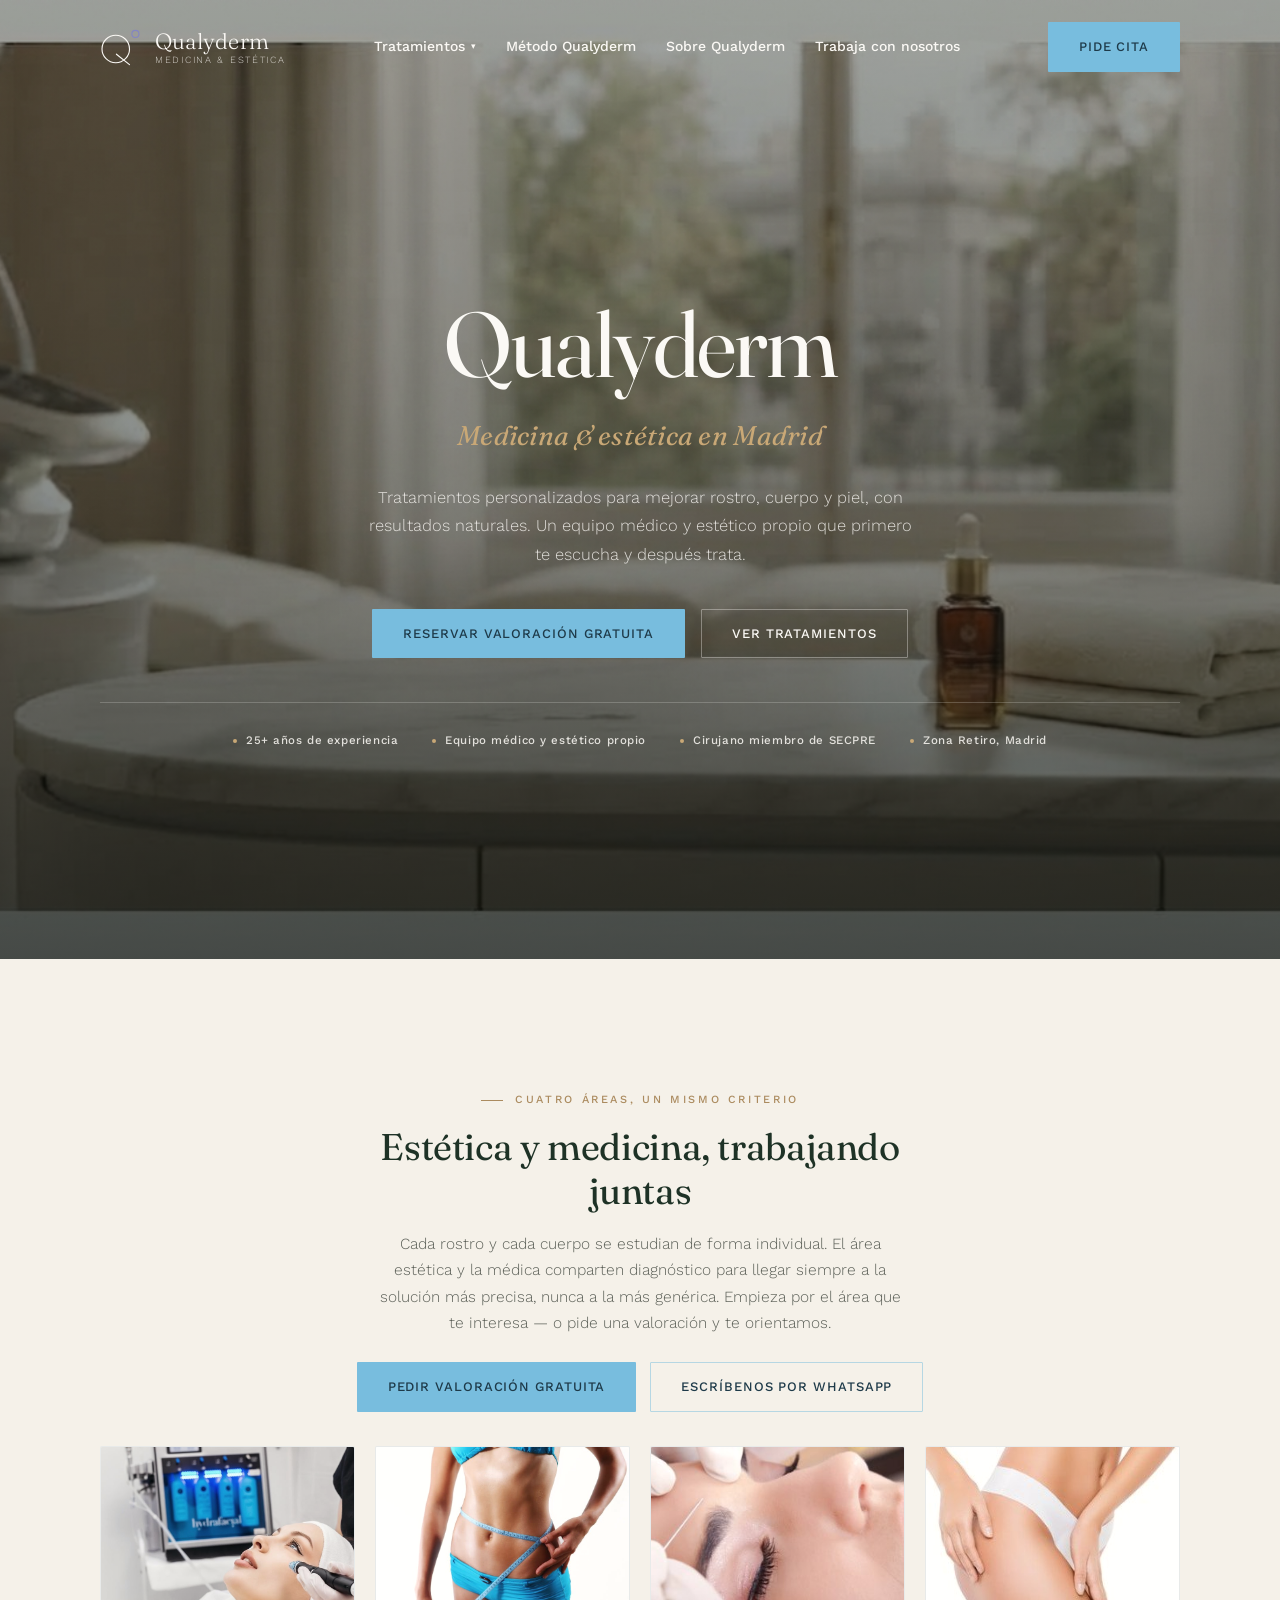
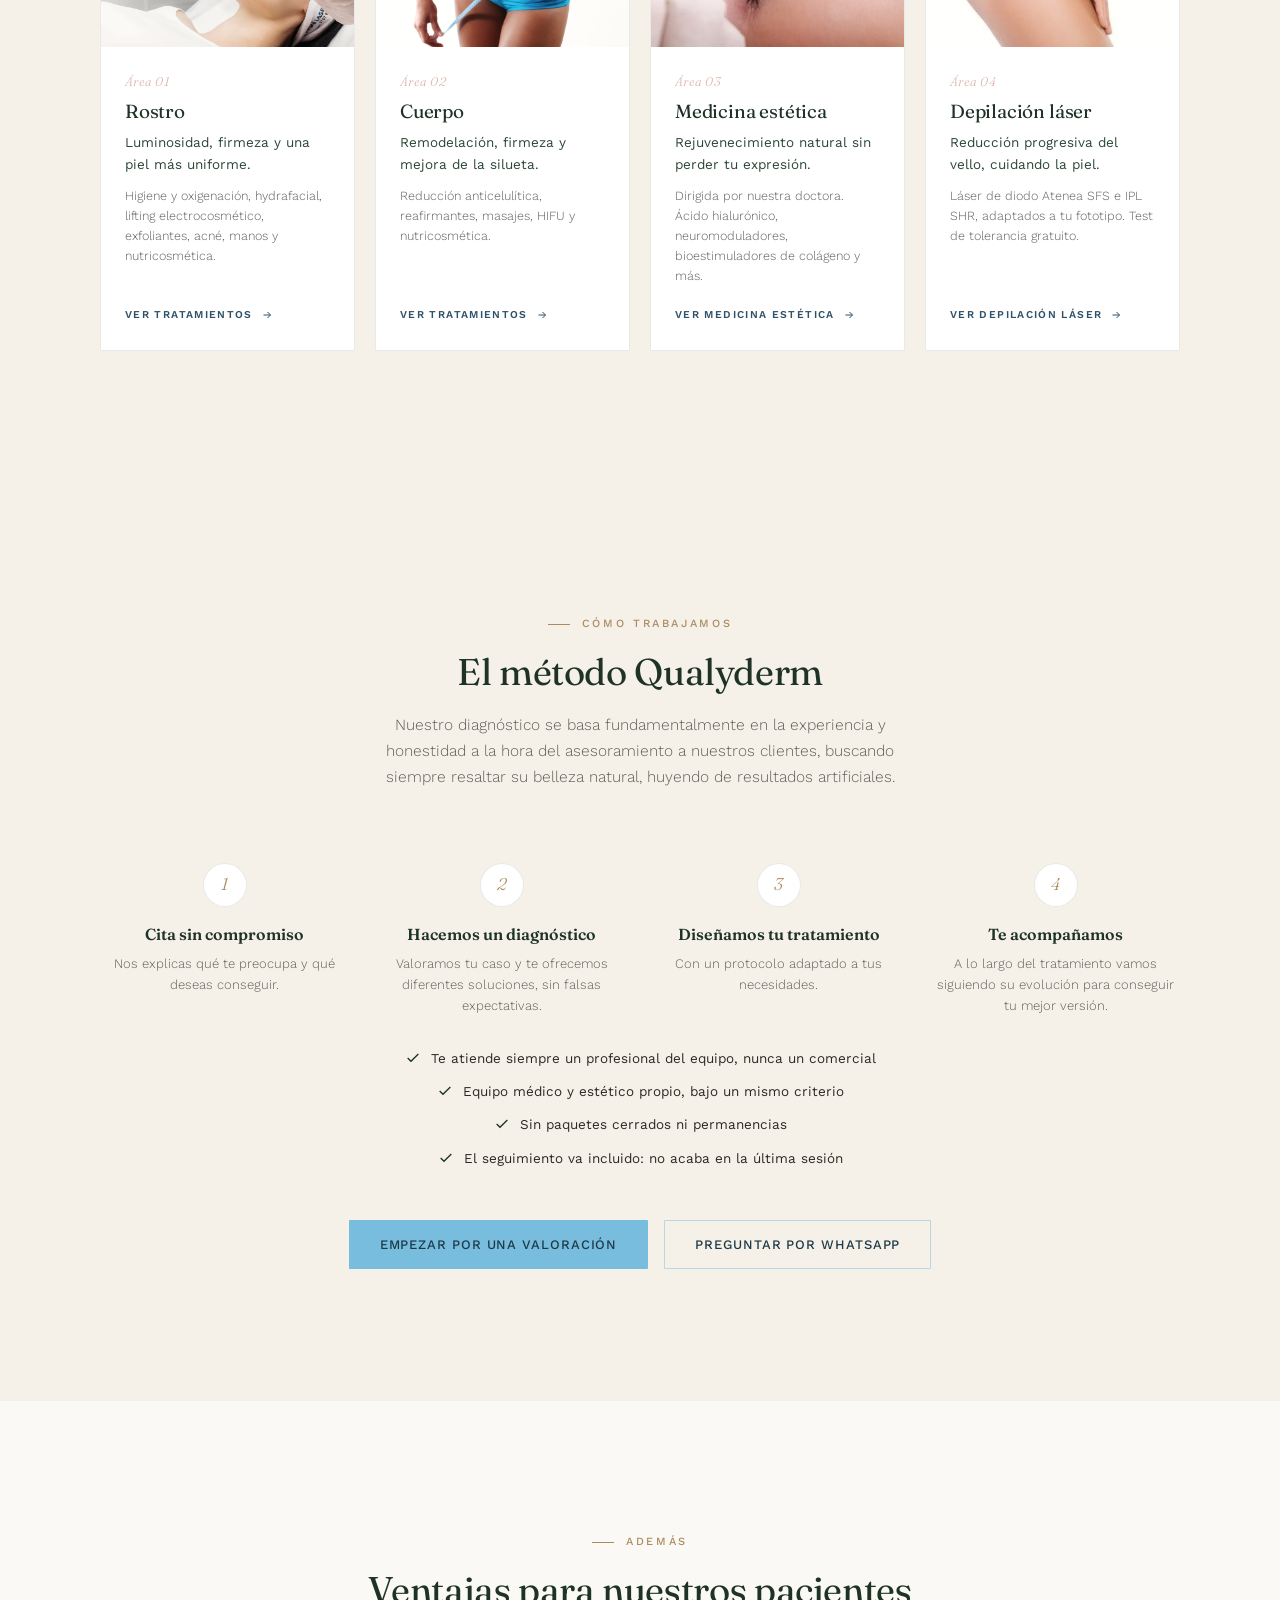
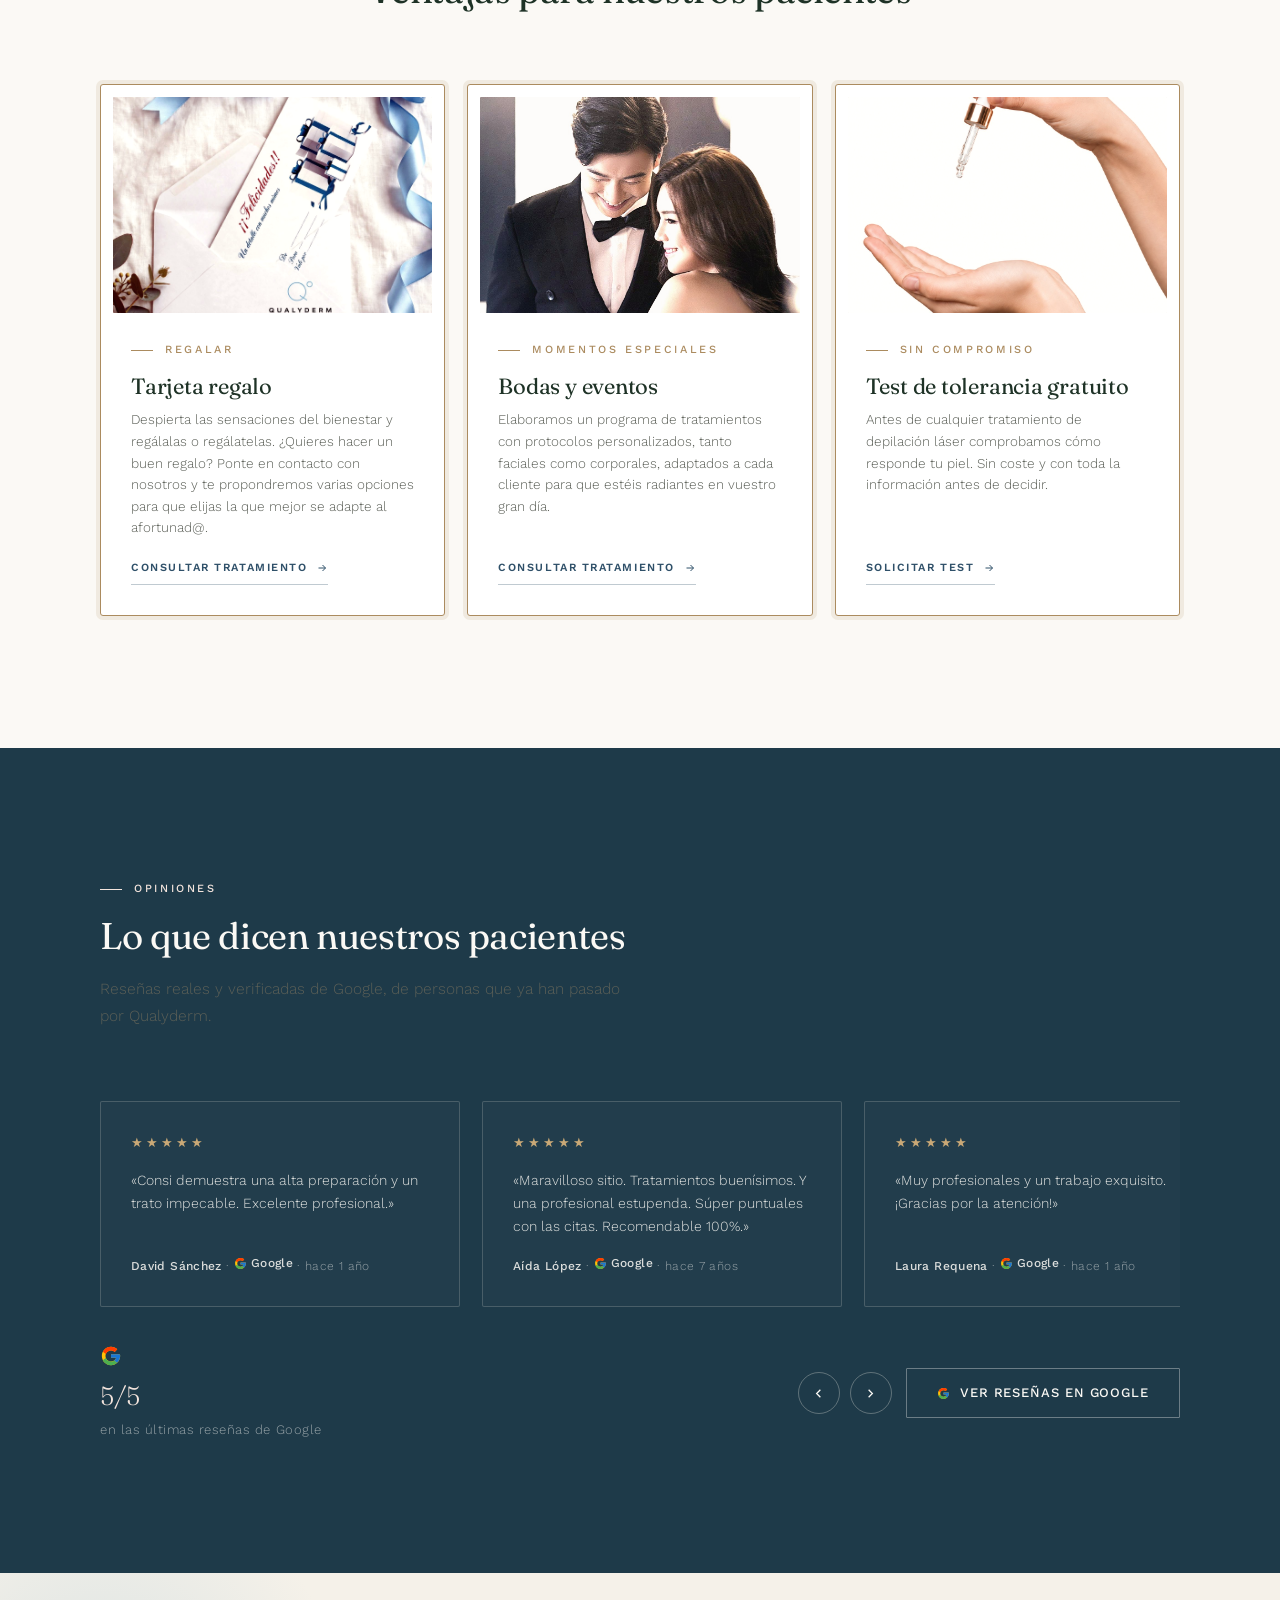
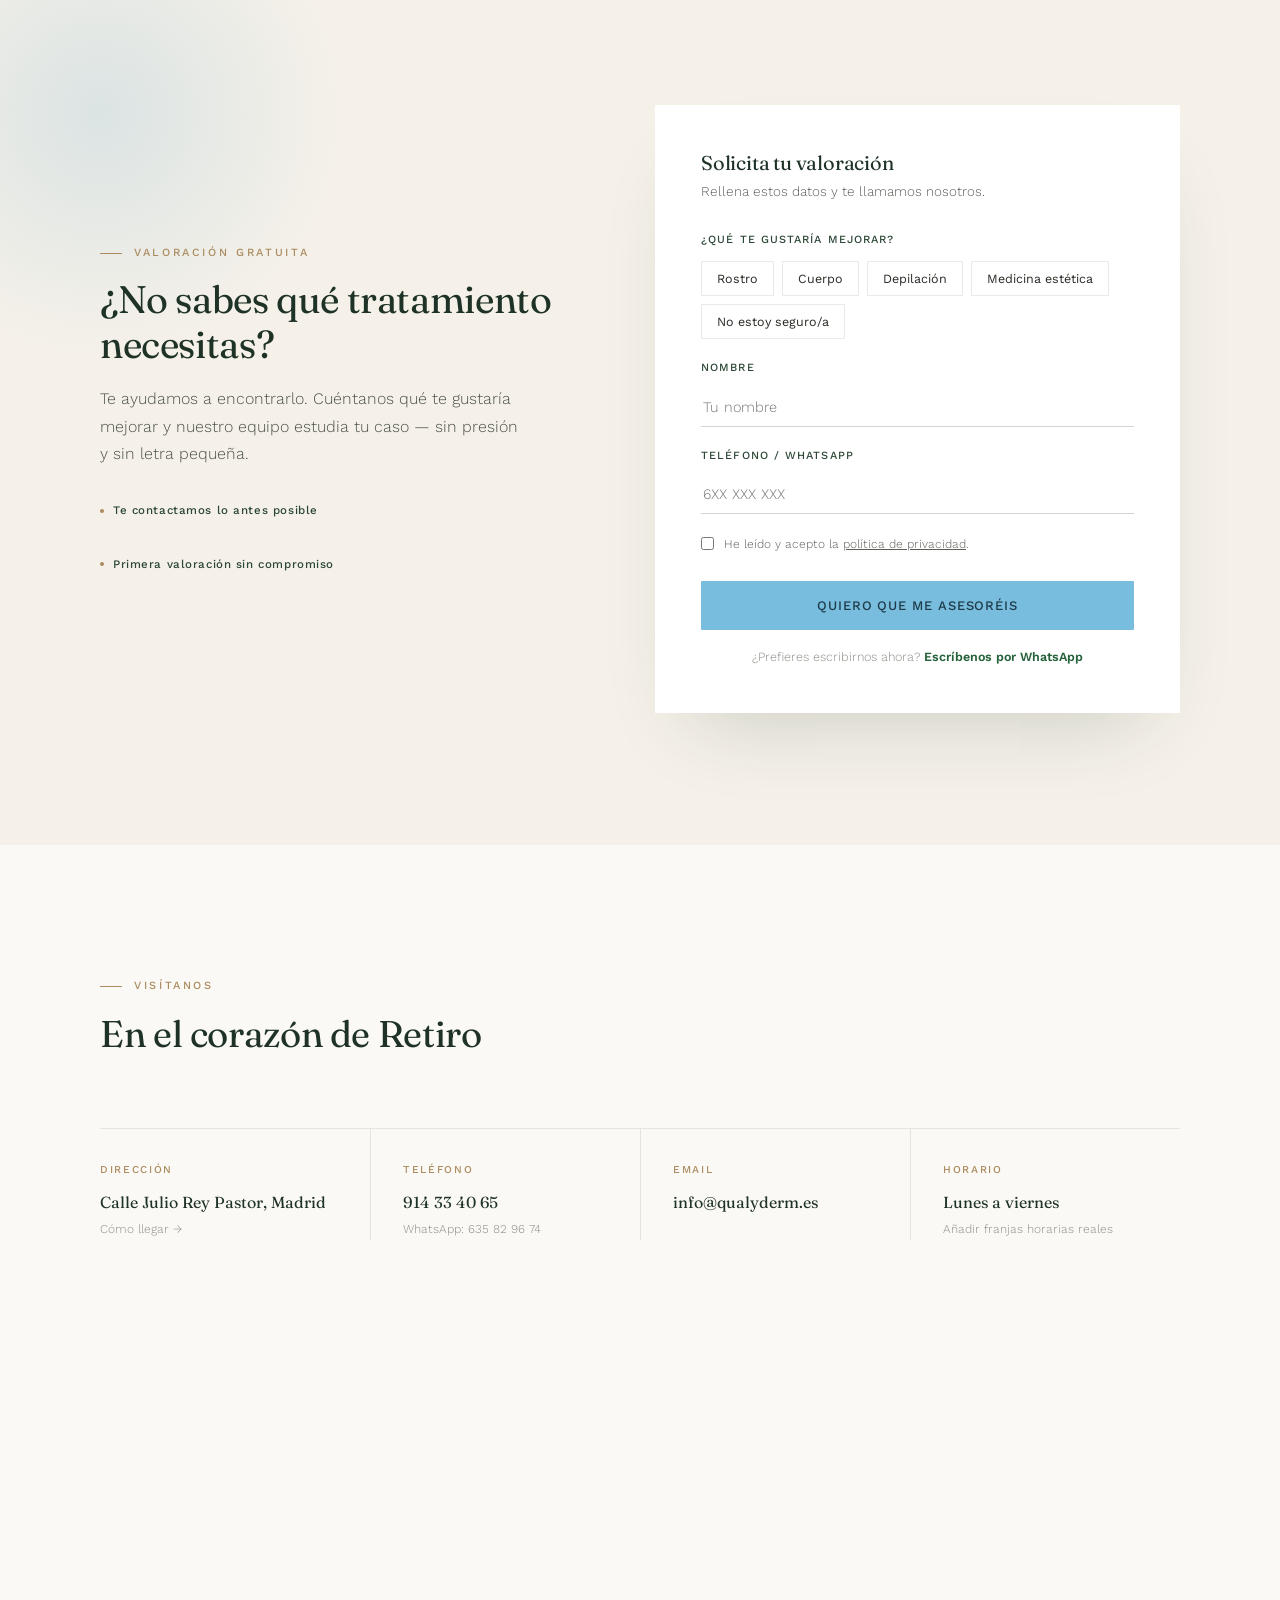
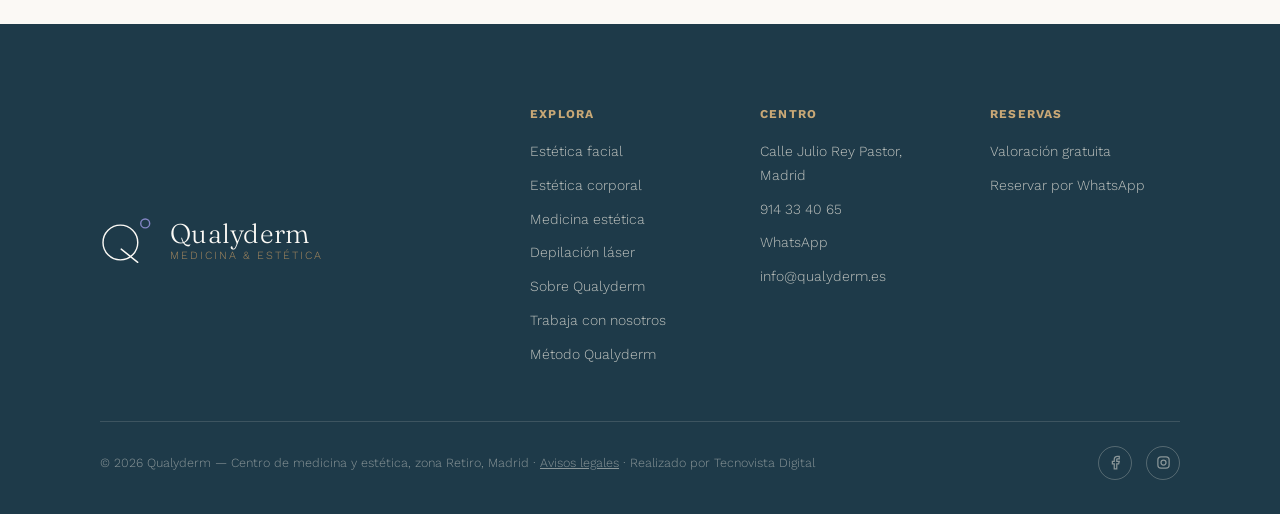
==== index.html @ 0b8c68cc "Botones en #78BDDE, cabeceras centradas y barra fija móvil en interiores - Quita el eyebrow "Área 0X" ====
<!DOCTYPE html>
<html lang="es">
<head>
<meta charset="UTF-8">
<meta name="viewport" content="width=device-width, initial-scale=1.0">
<title>Medicina estética y centro de estética en Retiro | Qualyderm</title>
<meta name="description" content="Qualyderm · centro de medicina estética y estética avanzada en la zona de Retiro, Madrid. Tratamientos personalizados de rostro, cuerpo, medicina estética y depilación láser, con un equipo médico y estético propio. Reserva tu valoración gratuita.">
<link rel="canonical" href="https://qualyderm.es/">
<meta property="og:title" content="Qualyderm — Medicina estética y estética avanzada en Retiro, Madrid">
<meta property="og:description" content="Tratamientos personalizados de rostro, cuerpo y piel con resultados naturales. Equipo médico y estético propio en la zona de Retiro.">
<meta property="og:type" content="website">
<meta property="og:locale" content="es_ES">
<link rel="preconnect" href="https://fonts.googleapis.com">
<link rel="preconnect" href="https://fonts.gstatic.com" crossorigin>
<link href="https://fonts.googleapis.com/css2?family=Fraunces:ital,opsz,wght@0,9..144,300;0,9..144,400;0,9..144,500;0,9..144,600;1,9..144,400;1,9..144,500&family=Work+Sans:wght@300;400;500;600;700&display=swap" rel="stylesheet">

<!-- ============================================================
     Google Analytics 4 — SUSTITUYE G-XXXXXXXXXX por tu ID real
     (Analytics > Administrar > Flujos de datos > ID de medición)
     Mientras el ID sea el de ejemplo, no se envía nada.
     ============================================================ -->
<script>
  window.GA_ID = 'G-XXXXXXXXXX';
  if (GA_ID && GA_ID.indexOf('XXXX') === -1) {
    var s = document.createElement('script');
    s.async = true;
    s.src = 'https://www.googletagmanager.com/gtag/js?id=' + GA_ID;
    document.head.appendChild(s);
    window.dataLayer = window.dataLayer || [];
    window.gtag = function () { dataLayer.push(arguments); };
    gtag('js', new Date());
    gtag('config', GA_ID);
  }
</script>

<!-- Datos estructurados: negocio local de medicina y estética -->
<script type="application/ld+json">
{
  "@context": "https://schema.org",
  "@type": ["MedicalBusiness", "HealthAndBeautyBusiness"],
  "name": "Qualyderm — Medicina & Estética",
  "url": "https://qualyderm.es",
  "image": "https://qualyderm.es/assets/img/hero-inicio.jpg",
  "telephone": "+34914334065",
  "email": "info@qualyderm.es",
  "priceRange": "€€",
  "address": {
    "@type": "PostalAddress",
    "streetAddress": "Calle Julio Rey Pastor",
    "addressLocality": "Madrid",
    "addressRegion": "Madrid",
    "addressCountry": "ES"
  },
  "areaServed": { "@type": "City", "name": "Madrid" },
  "sameAs": [
    "https://www.facebook.com/qualyderm.medicinaestetica"
  ]
  /* TODO: añadir "geo" (lat/long), "openingHoursSpecification" y "aggregateRating" cuando estén disponibles */
}
</script>

<style>

  :root{
    --verde: #1E3226;
    --verde-2: #2C4736;
    --verde-luz: #3E5C46;
    --marfil: #FBF9F5;
    --marfil-2: #F5F1E9;
    --rosa: #DBB3A6;
    --rosa-suave: #F3E4DD;
    --bronce: #AB8B5F;
    --bronce-luz: #C9A876;
    /* guiño al logo original (tonos previos al Pantone) */
    --celeste: #9FC4D6;
    --lavanda: #8385C4;
    /* azul de acción (botones) */
    --azul: #2F5069;
    --azul-2: #3A6183;
    --azul-oscuro: #1E3A49;
    --carbon: #2A2924;
    --linea: rgba(30,50,38,.10);
    --blanco: #FFFFFF;
    --sombra: 0 40px 80px -40px rgba(30,50,38,0.22);
  }

  *{margin:0;padding:0;box-sizing:border-box;}
  html{scroll-behavior:smooth;overflow-x:hidden;}
  body{
    font-family:'Work Sans',sans-serif;
    font-weight:300;
    background:var(--marfil);
    color:var(--carbon);
    line-height:1.7;
    overflow-x:hidden;
    -webkit-font-smoothing:antialiased;
  }
  img{max-width:100%;display:block;}
  a{text-decoration:none;color:inherit;}
  ul{list-style:none;}
  .wrap{max-width:1160px;margin:0 auto;padding:0 40px;}
  h1,h2,h3,h4{font-family:'Fraunces',serif;font-weight:400;line-height:1.18;color:var(--verde);letter-spacing:-.01em;}
  .sr-only{position:absolute;width:1px;height:1px;padding:0;margin:-1px;overflow:hidden;clip:rect(0 0 0 0);white-space:nowrap;border:0;}

  .eyebrow{
    font-family:'Work Sans',sans-serif;
    font-size:11px;letter-spacing:.24em;text-transform:uppercase;font-weight:500;
    color:var(--bronce);display:flex;align-items:center;gap:12px;flex-wrap:wrap;
  }
  .eyebrow::before{content:'';width:22px;height:1px;background:var(--bronce);flex-shrink:0;}

  .btn{
    display:inline-flex;align-items:center;justify-content:center;gap:10px;
    padding:15px 30px;border-radius:1px;font-family:'Work Sans',sans-serif;
    font-weight:500;font-size:13px;line-height:1.35;letter-spacing:.07em;text-transform:uppercase;cursor:pointer;
    border:1px solid transparent;transition:all .45s cubic-bezier(.4,0,.2,1);
    text-align:center;max-width:100%;
  }
  .btn-primary{background:#78BDDE;color:var(--azul-oscuro);}
  .btn-primary:hover{background:#4FAAD4;box-shadow:0 18px 34px -18px rgba(120,189,222,.5);}
  .btn-ghost{background:transparent;color:var(--azul-oscuro);border-color:rgba(120,189,222,.5);}
  .btn-ghost:hover{border-color:#78BDDE;}
  .btn-light{background:transparent;color:var(--marfil);border-color:rgba(251,249,245,.35);}
  .btn-light:hover{border-color:var(--marfil);}
  .btn-wa{background:#25623b;color:#fff;}
  .btn-wa:hover{background:#1f512f;}

  /* reveal-on-scroll — por defecto TODO visible; el efecto solo se activa con JS (.js) */
  [data-reveal]{opacity:1;transform:none;}
  .js [data-reveal]{opacity:0;transform:translateY(26px);transition:opacity .9s cubic-bezier(.16,1,.3,1),transform .9s cubic-bezier(.16,1,.3,1);}
  .js [data-reveal].is-visible{opacity:1;transform:translateY(0);}
  @media (prefers-reduced-motion: reduce){
    .js [data-reveal]{opacity:1!important;transform:none!important;transition:none!important;}
    html{scroll-behavior:auto;}
  }

  /* ---------- header ---------- */
  header{position:fixed;top:0;left:0;right:0;z-index:1000;padding:22px 0;transition:all .4s ease;}
  header.scrolled{padding:12px 0;background:rgba(246,241,231,.94);backdrop-filter:blur(14px);box-shadow:0 1px 0 rgba(31,51,40,.08);}
  header .wrap{display:flex;align-items:center;justify-content:space-between;position:relative;}
  .logo{display:flex;align-items:center;gap:13px;}
  .logo svg{width:42px;height:38px;flex-shrink:0;color:var(--verde);overflow:visible;}
  /* el punto del logo recupera el tono del logo original */
  .qmark circle:nth-of-type(2){stroke:var(--lavanda);}
  .logo-text{display:flex;flex-direction:column;line-height:1;}
  .logo-text .name{font-family:'Fraunces',serif;font-size:22px;color:var(--verde);letter-spacing:.01em;}
  .logo-text .tag{font-size:9.5px;letter-spacing:.18em;text-transform:uppercase;color:var(--bronce);margin-top:3px;}

  nav.mainnav{display:flex;align-items:center;gap:30px;}
  nav.mainnav a{font-size:14px;font-weight:500;color:var(--verde);position:relative;padding:4px 0;}
  nav.mainnav>a::after,.dropdown-toggle::after{content:'';position:absolute;left:0;bottom:0;width:0;height:1px;background:var(--bronce);transition:width .3s ease;}
  nav.mainnav>a:hover::after,.nav-dropdown:hover .dropdown-toggle::after{width:100%;}
  .nav-dropdown{position:relative;}
  .dropdown-toggle{display:flex;align-items:center;gap:6px;}
  .dropdown-toggle span{font-size:9px;transition:transform .25s ease;}
  .nav-dropdown:hover .dropdown-toggle span{transform:rotate(180deg);}
  .submenu{
    display:none;position:absolute;top:calc(100% + 14px);left:50%;transform:translateX(-50%);
    min-width:216px;background:var(--blanco);padding:8px;
    border:1px solid var(--linea);box-shadow:0 22px 44px -18px rgba(30,50,38,.30);
    z-index:1000;text-align:center;
  }
  .submenu::before{content:'';position:absolute;top:-16px;left:0;right:0;height:16px;}
  .submenu a{display:block;padding:11px 22px;white-space:nowrap;font-size:13px;font-weight:500;letter-spacing:.02em;color:var(--verde);transition:background .2s ease,color .2s ease;}
  .submenu a::after{display:none;}
  .submenu a:hover{background:var(--marfil-2);color:var(--bronce);}
  .nav-dropdown:hover .submenu{display:block;}
  .nav-reserva{display:none;}

  .header-right{display:flex;align-items:center;gap:20px;}
  .burger{display:none;flex-direction:column;gap:5px;cursor:pointer;background:none;border:none;padding:6px;}
  .burger span{width:24px;height:2px;background:var(--verde);transition:transform .3s ease,opacity .3s ease;}
  .burger.is-open span:nth-child(1){transform:translateY(7px) rotate(45deg);}
  .burger.is-open span:nth-child(2){opacity:0;}
  .burger.is-open span:nth-child(3){transform:translateY(-7px) rotate(-45deg);}

  /* header claro sobre el vídeo del hero, antes de hacer scroll (solo escritorio) */
  @media (min-width:981px){
    header.on-dark:not(.scrolled) .logo svg{color:var(--marfil);}
    header.on-dark:not(.scrolled) .logo-text .name{color:var(--marfil);}
    header.on-dark:not(.scrolled) .logo-text .tag{color:rgba(251,249,245,.8);}
    header.on-dark:not(.scrolled) nav.mainnav>a,
    header.on-dark:not(.scrolled) .dropdown-toggle{color:var(--marfil);}
  }

  /* ---------- hero (vídeo a pantalla completa) ---------- */
  .hero{position:relative;overflow:hidden;background:#16241d;}
  .hero-media{position:absolute;inset:0;z-index:0;}
  .hero-media video,.hero-media img{width:100%;height:100%;object-fit:cover;object-position:center;display:block;}
  .hero-scrim{position:absolute;inset:0;z-index:1;background:linear-gradient(180deg,rgba(15,23,18,.4) 0%,rgba(15,23,18,.5) 55%,rgba(11,17,14,.74) 100%);}
  .hero .wrap{position:relative;z-index:2;padding-top:158px;padding-bottom:76px;}
  .hero-copy{max-width:760px;margin:0 auto 40px;text-align:center;}
  .hero-copy h1{font-size:clamp(48px,8vw,92px);font-weight:400;letter-spacing:-.02em;margin:0 0 14px;color:var(--marfil);}
  .hero-copy .subtitle{font-family:'Fraunces',serif;font-style:italic;font-weight:400;font-size:clamp(19px,2.3vw,27px);color:var(--bronce-luz);letter-spacing:.01em;margin-bottom:26px;}
  .hero-copy .lede{font-size:16.5px;font-weight:300;color:rgba(251,249,245,.82);max-width:560px;margin:0 auto;}
  .hero-ctas{display:flex;gap:16px;flex-wrap:wrap;justify-content:center;margin-top:40px;}
  .hero .trust-row{border-top-color:rgba(251,249,245,.2);}
  .hero .trust-row div{color:rgba(251,249,245,.85);}
  .hero .trust-row div::before{background:var(--bronce-luz);}
  .trust-row{display:flex;gap:34px;flex-wrap:wrap;justify-content:center;border-top:1px solid var(--linea);padding-top:28px;margin-top:44px;}
  .trust-row div{font-size:11.5px;letter-spacing:.05em;color:var(--verde-2);font-weight:500;display:flex;align-items:center;gap:9px;}
  .trust-row div::before{content:'';width:4px;height:4px;border-radius:50%;background:var(--bronce);flex-shrink:0;}

  /* ---------- section shell ---------- */
  section{padding:132px 0;position:relative;}
  .section-head{max-width:620px;margin-bottom:72px;}
  .section-head.centered{margin-left:auto;margin-right:auto;text-align:center;}
  .section-head.centered .eyebrow{justify-content:center;}
  .section-head h2{font-size:clamp(28px,2.9vw,40px);margin-top:16px;font-weight:400;}
  .section-head p{color:#5b5f57;font-size:15.5px;font-weight:300;margin-top:18px;max-width:540px;}
  .section-head.centered p{margin-left:auto;margin-right:auto;}
  .sec-cta{margin-top:52px;display:flex;gap:16px;flex-wrap:wrap;}
  .sec-cta.centered{justify-content:center;}

  /* ---------- áreas / tratamientos ---------- */
  .tratamientos{background:var(--marfil-2);}
  .tratamientos .section-head{margin-bottom:34px;}
  .tratamientos .section-head p{margin-bottom:26px;}
  .areas-cta{display:flex;gap:14px;justify-content:center;flex-wrap:wrap;}
  .areas{display:grid;grid-template-columns:repeat(4,1fr);gap:20px;}
  .area-card{
    position:relative;overflow:hidden;display:flex;flex-direction:column;
    background:var(--blanco);border:1px solid var(--linea);border-radius:2px;
    transition:transform .45s cubic-bezier(.16,1,.3,1),box-shadow .45s ease,border-color .3s ease;
  }
  .area-card::before{
    content:'';position:absolute;left:0;top:0;height:2px;width:0;background:var(--bronce);z-index:2;
    transition:width .5s cubic-bezier(.16,1,.3,1);
  }
  .area-card:hover{transform:translateY(-6px);box-shadow:0 34px 54px -30px rgba(30,50,38,.30);border-color:rgba(30,50,38,.05);}
  .area-card:hover::before{width:100%;}
  .area-card .a-img{height:200px;overflow:hidden;background:var(--marfil-2);}
  .area-card .a-img img{width:100%;height:100%;object-fit:cover;filter:saturate(.92) sepia(4%);transition:transform .8s cubic-bezier(.16,1,.3,1);}
  .area-card:hover .a-img img{transform:scale(1.05);}
  .area-card .a-body{padding:24px 24px 26px;display:flex;flex-direction:column;flex:1;}
  .area-card .num{display:block;font-family:'Fraunces',serif;font-style:italic;font-size:12.5px;color:var(--rosa);letter-spacing:.02em;margin-bottom:8px;}
  .area-card h3{font-size:19px;font-weight:400;margin-bottom:8px;}
  .area-card .p-benefit{display:block;color:var(--verde-2);font-size:13.5px;font-weight:400;margin-bottom:10px;}
  .area-card p{color:#5b5f57;font-size:12.5px;font-weight:300;line-height:1.6;margin-bottom:20px;flex:1;}
  .area-card .a-link{font-size:10.5px;font-weight:600;letter-spacing:.13em;text-transform:uppercase;color:var(--azul);display:inline-flex;align-items:center;gap:8px;}
  .area-card .a-link svg{width:12px;height:12px;transition:transform .3s ease;}
  .area-card:hover .a-link svg{transform:translateX(5px);}

  /* ---------- resultados / qué esperar ---------- */
  .resultados{background:var(--marfil-2);}
  .expect-grid{display:grid;grid-template-columns:repeat(3,1fr);gap:1px;background:var(--linea);border:1px solid var(--linea);}
  .expect{background:var(--marfil);padding:34px 30px;display:flex;flex-direction:column;gap:14px;}
  .expect h3{font-size:17px;font-weight:500;}
  .expect .e-row{display:flex;justify-content:space-between;gap:12px;font-size:12.5px;border-top:1px solid var(--linea);padding-top:10px;}
  .expect .e-row span:first-child{color:#8a8d84;letter-spacing:.04em;text-transform:uppercase;font-size:10.5px;font-weight:600;}
  .expect .e-row span:last-child{color:var(--carbon);font-weight:500;text-align:right;}
  .resultados .disclaimer{margin-top:26px;font-size:12px;font-weight:300;color:#8a8d84;max-width:640px;}

  /* ---------- método qualyderm ---------- */
  .metodo{background:var(--marfil-2);}
  .metodo .steps{display:grid;grid-template-columns:repeat(4,1fr);gap:34px 28px;}
  .metodo .step{text-align:center;}
  .metodo .step .n{
    width:44px;height:44px;border-radius:50%;background:var(--blanco);border:1px solid var(--linea);
    display:flex;align-items:center;justify-content:center;
    font-family:'Fraunces',serif;font-size:17px;font-style:italic;color:var(--bronce);
    margin:0 auto 18px;
  }
  .metodo .step h3{font-size:16px;font-weight:600;margin:0 0 9px;letter-spacing:0;text-transform:none;}
  .metodo .step p{font-size:13px;font-weight:300;color:#5b5f57;line-height:1.62;max-width:260px;margin:0 auto;}
  .metodo-promesa{margin:64px auto 0;max-width:680px;padding:34px 40px;background:var(--blanco);border-top:2px solid var(--celeste);border-radius:2px;text-align:center;}
  .metodo-promesa p{font-family:'Fraunces',serif;font-style:italic;font-weight:400;font-size:18.5px;line-height:1.52;color:var(--verde);}
  .metodo-promesa .mp-firma{margin-top:14px;font-size:11px;letter-spacing:.14em;text-transform:uppercase;color:var(--bronce);font-weight:600;}
  .metodo-trust{display:flex;flex-direction:column;align-items:center;gap:13px;margin:32px auto 0;}
  .metodo-trust li{display:flex;align-items:flex-start;gap:10px;font-size:13.5px;font-weight:400;color:var(--carbon);line-height:1.5;}
  .metodo-trust li svg{width:16px;height:16px;flex-shrink:0;margin-top:2px;color:var(--verde);}

  /* ---------- testimonios ---------- */
  .testi{background:var(--azul-oscuro);color:var(--marfil);}
  .testi .eyebrow{color:var(--rosa-suave);}
  .testi .eyebrow::before{background:var(--rosa-suave);}
  .testi .section-head h2{color:var(--marfil);}
  .testi-carousel{position:relative;}
  .testi-track{display:flex;gap:22px;overflow-x:auto;scroll-snap-type:x mandatory;-webkit-overflow-scrolling:touch;scrollbar-width:none;padding-bottom:4px;}
  .testi-track::-webkit-scrollbar{display:none;}
  .testi-card{
    flex:0 0 min(360px,82vw);scroll-snap-align:start;
    border:1px solid rgba(246,241,231,.18);border-radius:2px;background:rgba(255,255,255,.02);
    padding:30px 30px;display:flex;flex-direction:column;gap:15px;
  }
  .testi-stars{color:var(--bronce-luz);letter-spacing:3px;font-size:13px;}
  .testi-card p{font-weight:300;font-size:14px;line-height:1.65;color:rgba(251,249,245,.88);flex:1;}
  .testi-card .who{font-size:12px;color:rgba(251,249,245,.55);letter-spacing:.03em;}
  .testi-card .who strong{color:rgba(251,249,245,.85);font-weight:500;}
  .g-badge{display:inline-flex;align-items:center;gap:4px;color:rgba(251,249,245,.85);font-weight:500;}
  .g-logo{width:13px;height:13px;flex-shrink:0;}
  .g-badge--lg{gap:0;margin-right:2px;vertical-align:-4px;}
  .g-badge--lg .g-logo{width:22px;height:22px;}
  .testi-foot{margin-top:34px;display:flex;align-items:center;justify-content:space-between;gap:18px 24px;flex-wrap:wrap;}
  .testi-score{font-family:'Fraunces',serif;font-size:26px;color:var(--rosa-suave);}
  .testi-score span{font-size:13px;font-family:'Work Sans',sans-serif;color:rgba(251,249,245,.55);display:block;letter-spacing:.04em;}
  .testi-actions{display:flex;align-items:center;gap:14px;flex-wrap:wrap;}
  .tc-nav{display:flex;gap:10px;}
  .tc-nav button{width:42px;height:42px;border-radius:50%;background:transparent;border:1px solid rgba(246,241,231,.3);color:var(--marfil);cursor:pointer;display:flex;align-items:center;justify-content:center;transition:border-color .3s ease,background .3s ease;}
  .tc-nav button:hover{border-color:var(--marfil);background:rgba(255,255,255,.06);}
  .tc-nav svg{width:15px;height:15px;}

  /* ---------- equipo / nosotros ---------- */
  .team-grid{display:grid;grid-template-columns:repeat(3,1fr);gap:0;}
  .team-card{background:transparent;padding:0 40px;border-left:1px solid var(--linea);}
  .team-card:first-child{border-left:none;padding-left:0;}
  .team-photo{width:100%;aspect-ratio:4/5;background:var(--marfil-2);border:1px solid var(--linea);margin-bottom:24px;overflow:hidden;display:flex;align-items:center;justify-content:center;}
  .team-photo img{width:100%;height:100%;object-fit:cover;}
  .team-photo .ph{font-size:11px;letter-spacing:.1em;text-transform:uppercase;color:#b3b3ac;text-align:center;padding:0 20px;}
  .team-card .area{font-size:10.5px;letter-spacing:.18em;text-transform:uppercase;color:var(--bronce);font-weight:500;margin-bottom:10px;}
  .team-card h4{font-size:19px;margin-bottom:12px;font-weight:400;}
  .team-card p{font-size:13.5px;font-weight:300;color:#5b5f57;}

  /* ---------- laser section (dark) ---------- */
  .laser{background:var(--azul-oscuro);color:var(--marfil);}
  .laser .eyebrow{color:var(--rosa-suave);}
  .laser .eyebrow::before{background:var(--rosa-suave);}
  .laser .section-head h2{color:var(--marfil);}
  .laser-grid{display:grid;grid-template-columns:.9fr 1.1fr;gap:70px;align-items:start;}
  .laser-visual{position:relative;aspect-ratio:4/5;border-radius:1px;overflow:hidden;display:flex;align-items:center;justify-content:center;}
  .laser-visual img{position:absolute;inset:0;width:100%;height:100%;object-fit:cover;filter:saturate(.8);}
  .laser-visual::before{content:'';position:absolute;inset:0;background:linear-gradient(155deg,rgba(30,50,38,.82),rgba(30,50,38,.5) 65%);}
  .laser-visual svg{position:relative;z-index:2;width:70%;height:70%;opacity:.85;}
  .laser-text p{color:rgba(251,249,245,.72);font-weight:300;font-size:15px;margin-bottom:28px;max-width:500px;}
  .laser-list{display:grid;grid-template-columns:1fr 1fr;gap:20px 28px;margin:8px 0 34px;}
  .laser-list li{display:flex;gap:13px;font-size:14px;font-weight:300;color:rgba(251,249,245,.88);align-items:flex-start;}
  .laser-list li svg{width:15px;height:15px;flex-shrink:0;margin-top:3px;color:var(--rosa-suave);}
  .laser-cta{display:flex;gap:14px;flex-wrap:wrap;}

  /* ---------- valoración / form ---------- */
  .valoracion{background:var(--marfil-2);position:relative;overflow:hidden;}
  .valoracion::before{content:'';position:absolute;top:-120px;left:-160px;width:520px;height:520px;border-radius:50%;background:radial-gradient(circle,rgba(159,196,214,.30),transparent 66%);pointer-events:none;}
  .valoracion .wrap{position:relative;z-index:1;}
  .valoracion-grid{display:grid;grid-template-columns:.95fr 1.05fr;gap:80px;align-items:center;}
  .valoracion-grid .intro h2{font-size:clamp(27px,3vw,40px);margin-top:14px;}
  .valoracion-grid .intro p{color:#4b5049;font-size:16px;margin-top:18px;max-width:420px;}
  .valoracion-grid .intro .trust-row{justify-content:flex-start;border-top:none;padding-top:0;margin-top:34px;}
  .form-card{background:var(--blanco);padding:46px;border-radius:1px;box-shadow:var(--sombra);}
  .form-card h3{font-size:20px;margin-bottom:6px;font-weight:400;}
  .form-card .sub{color:#5b5f57;font-weight:300;font-size:13.5px;margin-bottom:28px;}
  .field{margin-bottom:20px;}
  .field label{display:block;font-size:11px;letter-spacing:.1em;text-transform:uppercase;color:var(--verde-2);font-weight:500;margin-bottom:11px;}
  .field input{
    width:100%;border:none;border-bottom:1px solid rgba(30,50,38,.2);background:transparent;
    padding:10px 2px;font-family:'Work Sans',sans-serif;font-weight:300;font-size:14.5px;color:var(--carbon);
    transition:border-color .3s ease;
  }
  .field input:focus{outline:none;border-color:var(--bronce);}
  .chip-row{display:flex;flex-wrap:wrap;gap:8px;}
  .chip{font-family:'Work Sans',sans-serif;font-size:12.5px;font-weight:400;padding:9px 15px;border:1px solid var(--linea);background:transparent;color:var(--carbon);border-radius:1px;cursor:pointer;transition:all .25s ease;}
  .chip.is-active,.chip:hover{border-color:var(--azul);background:var(--azul);color:var(--marfil);}
  .field-check{display:flex;align-items:flex-start;gap:10px;font-size:12px;font-weight:300;color:#5b5f57;margin:6px 0 26px;}
  .field-check input{margin-top:3px;}
  .form-alt{margin-top:16px;text-align:center;font-size:12.5px;font-weight:300;color:#8a8d84;}
  .form-alt a{color:#25623b;font-weight:600;border-bottom:1px solid transparent;transition:border-color .3s ease;}
  .form-alt a:hover{border-color:currentColor;}
  .form-status{margin-top:14px;font-size:13px;font-weight:400;color:var(--verde-2);display:none;}
  .form-status.show{display:block;}

  /* ---------- reserva online (Velsy) ---------- */
  .reserva{background:var(--marfil);}
  .reserva-grid{display:grid;grid-template-columns:1fr 1fr;gap:70px;align-items:center;}
  .reserva h2{font-size:clamp(28px,2.9vw,40px);font-weight:400;margin-top:18px;}
  .reserva-grid .r-copy p{color:#5b5f57;font-weight:300;font-size:15.5px;margin-top:18px;max-width:420px;}
  .reserva-list{margin-top:24px;display:flex;flex-direction:column;gap:13px;}
  .reserva-list li{display:flex;gap:12px;font-size:14px;font-weight:300;color:var(--verde-2);align-items:flex-start;}
  .reserva-list li svg{width:15px;height:15px;flex-shrink:0;margin-top:3px;color:var(--bronce);}
  .powered-by{margin-top:22px;font-size:11.5px;letter-spacing:.04em;color:#8a8d84;}
  .powered-by a strong{color:var(--verde);font-weight:600;transition:border-color .3s ease;border-bottom:1px solid transparent;}
  .powered-by a:hover strong{border-color:currentColor;}
  .reserva-card{background:var(--azul-oscuro);color:var(--marfil);border-radius:1px;padding:48px 44px;box-shadow:var(--sombra);}
  .reserva-card .eyebrow{color:var(--rosa-suave);}
  .reserva-card .eyebrow::before{background:var(--rosa-suave);}
  .reserva-card h3{color:var(--marfil);font-size:24px;font-weight:400;margin:16px 0 12px;}
  .reserva-card p{font-size:14px;font-weight:300;color:rgba(251,249,245,.72);margin-bottom:28px;}
  .reserva-card ol{list-style:none;counter-reset:step;display:flex;flex-direction:column;gap:14px;margin-bottom:30px;}
  .reserva-card ol li{counter-increment:step;display:flex;gap:14px;font-size:13.5px;font-weight:300;color:rgba(251,249,245,.85);}
  .reserva-card ol li::before{content:counter(step);font-family:'Fraunces',serif;font-size:13px;color:var(--rosa-suave);border:1px solid rgba(246,241,231,.3);width:24px;height:24px;border-radius:50%;display:flex;align-items:center;justify-content:center;flex-shrink:0;}

  /* ---------- regalo + tolerancia strip ---------- */
  .strip{display:grid;grid-template-columns:repeat(3,1fr);gap:22px;}
  .strip-card{
    position:relative;overflow:hidden;border-radius:3px;display:flex;flex-direction:column;
    background:var(--blanco);border:1px solid var(--bronce);text-decoration:none;
    box-shadow:0 0 0 4px rgba(171,139,95,.14);
    transition:transform .45s cubic-bezier(.16,1,.3,1),box-shadow .45s ease,border-color .3s ease;
  }
  .strip-card:hover{transform:translateY(-7px);box-shadow:0 0 0 4px rgba(171,139,95,.2),0 34px 54px -30px rgba(30,50,38,.30);}
  .strip-card .sc-img{height:216px;overflow:hidden;background:var(--marfil-2);margin:12px 12px 0;border-radius:1px;}
  .strip-card .sc-img img{width:100%;height:100%;object-fit:cover;filter:saturate(.94) sepia(3%);transition:transform .8s cubic-bezier(.16,1,.3,1);}
  .strip-card:hover .sc-img img{transform:scale(1.06);}
  .strip-card .sc-body{position:relative;padding:28px 30px 30px;display:flex;flex-direction:column;flex:1;}
  .strip-card .eyebrow{color:var(--bronce);}
  .strip-card .eyebrow::before{background:var(--bronce);}
  .strip-card h3{color:var(--verde);font-size:22px;margin:14px 0 10px;font-weight:400;}
  .strip-card p{font-size:13.5px;font-weight:300;color:#5b5f57;margin-bottom:20px;line-height:1.6;flex:1;}
  .strip-card .sc-cta{font-size:11px;letter-spacing:.14em;text-transform:uppercase;font-weight:600;color:var(--azul);display:inline-flex;align-items:center;gap:9px;border-bottom:1px solid rgba(47,80,105,.3);padding-bottom:6px;transition:border-color .3s ease;align-self:flex-start;}
  .strip-card:hover .sc-cta{border-color:var(--azul);}
  .strip-card .sc-cta svg{width:12px;height:12px;transition:transform .3s ease;}
  .strip-card:hover .sc-cta svg{transform:translateX(5px);}

  /* ---------- contacto ---------- */
  .contact-info{display:grid;grid-template-columns:repeat(4,1fr);gap:0;margin-top:64px;border-top:1px solid var(--linea);}
  .contact-item{background:transparent;padding:32px 24px 0 0;border-left:1px solid var(--linea);padding-left:32px;}
  .contact-item:first-child{border-left:none;padding-left:0;}
  .contact-item .lbl{font-size:10.5px;letter-spacing:.16em;text-transform:uppercase;color:var(--bronce);font-weight:500;margin-bottom:12px;}
  .contact-item .val{font-family:'Fraunces',serif;font-size:16px;font-weight:400;color:var(--verde);line-height:1.4;}
  .contact-item .val a{border-bottom:1px solid transparent;transition:border-color .3s ease;}
  .contact-item .val a:hover{border-color:var(--bronce);}
  .contact-item small{display:block;font-family:'Work Sans',sans-serif;font-size:12px;font-weight:300;color:#8a8d84;margin-top:6px;}
  .map-embed{margin-top:64px;filter:sepia(6%) saturate(80%) opacity(.94);}
  .map-embed iframe{width:100%;height:320px;border:0;display:block;}

  /* ---------- footer ---------- */
  footer{background:var(--azul-oscuro);color:rgba(251,249,245,.65);padding:80px 0 34px;}
  .footer-top{display:flex;justify-content:space-between;flex-wrap:wrap;gap:40px;padding-bottom:44px;border-bottom:1px solid rgba(246,241,231,.14);}
  .footer-top .logo{gap:16px;}
  .footer-top .logo svg{width:54px;height:48px;color:var(--marfil);}
  .footer-top .logo-text .name{font-size:27px;color:var(--marfil);}
  .footer-top .logo-text .tag{font-size:11px;}
  footer .fcols{display:grid;grid-template-columns:repeat(3,minmax(130px,190px));gap:40px;}
  footer .fcol h5{font-size:12px;letter-spacing:.1em;text-transform:uppercase;color:var(--bronce-luz);margin-bottom:16px;}
  footer .fcol a{display:block;font-size:14px;color:rgba(246,241,231,.75);margin-bottom:10px;transition:color .3s ease;}
  footer .fcol a:hover{color:var(--marfil);}
  .footer-bottom{display:flex;justify-content:space-between;align-items:center;padding-top:24px;font-size:12.5px;color:rgba(246,241,231,.5);flex-wrap:wrap;gap:14px;}
  .socials{display:flex;gap:14px;}
  .socials a{width:34px;height:34px;border:1px solid rgba(246,241,231,.25);border-radius:50%;display:flex;align-items:center;justify-content:center;}
  .socials a:hover{border-color:var(--bronce-luz);color:var(--bronce-luz);}

  /* ---------- barra fija móvil ---------- */
  .mobilebar{display:none;}

  /* ---------- responsive ---------- */
  @media (max-width:1200px) and (min-width:981px){
    nav.mainnav{gap:20px;}
    nav.mainnav>a,.dropdown-toggle{font-size:13px;}
    .header-right{gap:16px;}
  }
  @media (max-width:1024px){
    .areas{grid-template-columns:1fr 1fr;}
  }
  @media (max-width:980px){
    .burger{display:flex;}
    nav.mainnav{
      display:none;position:absolute;top:calc(100% + 14px);left:0;right:0;
      flex-direction:column;align-items:center;gap:0;
      background:var(--marfil);border:1px solid var(--linea);
      padding:8px 14px 12px;box-shadow:0 24px 44px -20px rgba(30,50,38,.32);
    }
    nav.mainnav.is-open{display:flex;}
    nav.mainnav>a,.nav-dropdown{width:100%;text-align:center;}
    nav.mainnav>a{padding:12px 0;}
    nav.mainnav>a::after{display:none;}
    .nav-dropdown~a{border-top:1px solid var(--linea);}
    .dropdown-toggle{justify-content:center;padding:12px 0;}
    .dropdown-toggle span{display:none;}
    .submenu{display:block;position:static;transform:none;min-width:0;border:none;box-shadow:none;padding:2px 0 8px;background:transparent;}
    .submenu::before{display:none;}
    .submenu a{padding:9px 0;font-weight:400;color:var(--verde-2);}
    .nav-reserva{display:block;color:var(--bronce)!important;font-weight:600!important;letter-spacing:.08em;text-transform:uppercase;font-size:12px!important;}

    .hero .wrap{padding-top:132px;}
    .hero-ctas{margin-top:32px;}

    section{padding:88px 0;}
    .section-head{margin-bottom:52px;}
    .team-grid,.reserva-grid,.valoracion-grid,.laser-grid,.strip{grid-template-columns:1fr;}
    .areas,.expect-grid,.metodo .steps,.contact-info{grid-template-columns:1fr 1fr;}
    .team-card{border-left:none!important;padding-left:0!important;border-top:1px solid var(--linea);padding-top:38px;margin-top:38px;}
    .team-card:first-child{border-top:none;padding-top:0;margin-top:0;}
    .metodo .steps{gap:40px 28px;}
    .strip-card .sc-img{height:190px;}
    .strip-card .sc-body{padding:22px 22px 26px;}
    .laser-grid{gap:44px;}
    .laser-visual{aspect-ratio:16/9;}
    .laser-list{grid-template-columns:1fr;}
    .valoracion-grid{gap:44px;}
    .form-card{padding:34px 26px;}
    .reserva-grid{gap:40px;}
    .reserva-card{padding:38px 28px;}
    .section-head h2,.reserva h2,.valoracion-grid .intro h2{font-size:clamp(26px,5vw,34px);}

    .mobilebar{
      display:flex;position:fixed;left:0;right:0;bottom:0;z-index:900;
      box-shadow:0 -6px 24px -8px rgba(30,50,38,.28);
    }
    .mobilebar a{flex:1;display:flex;align-items:center;justify-content:center;gap:8px;padding:15px 0;font-size:12px;font-weight:600;letter-spacing:.08em;text-transform:uppercase;}
    .mobilebar .mb-wa{background:#25623b;color:#fff;}
    .mobilebar .mb-book{background:#78BDDE;color:var(--azul-oscuro);}
    .mobilebar svg{width:15px;height:15px;}
    footer{padding-bottom:88px;}
  }
  @media (max-width:600px){
    .wrap{padding:0 18px;}
    .header-right .btn{display:none;}
    section{padding:66px 0;}
    .section-head{margin-bottom:40px;}

    /* eyebrows: menos tracking y que puedan romper en 2 líneas */
    .eyebrow{font-size:10px;letter-spacing:.14em;gap:9px;}

    .hero .wrap{padding-top:118px;padding-bottom:56px;}
    .hero-copy{margin-bottom:30px;}
    .hero-copy h1{font-size:clamp(38px,13vw,52px);margin:0 0 10px;}
    .hero-copy .subtitle{font-size:16px;margin-bottom:16px;}
    .hero-copy .lede{font-size:14.5px;}

    /* botones: ocupan el ancho y su texto envuelve sin desbordar */
    .btn{padding:14px 18px;font-size:12px;letter-spacing:.05em;width:100%;}
    .hero-ctas,.sec-cta,.laser-cta,.areas-cta{flex-direction:column;gap:12px;width:100%;}
    .hero-ctas .btn,.sec-cta .btn,.laser-cta .btn,.areas-cta .btn,.testi-foot .btn{width:100%;}

    .areas,.expect-grid,.metodo .steps,.metodo-trust,.contact-info{grid-template-columns:1fr;}
    .strip-card .sc-img{height:200px;margin:9px 9px 0;}
    .strip-card .sc-body{padding:20px 18px 24px;}
    .metodo-promesa{padding:26px 24px;}
    .metodo-promesa p{font-size:17px;}
    .expect{padding:26px 22px;}
    .testi-card{padding:26px 24px;}
    .testi-foot{gap:16px;flex-direction:column;align-items:flex-start;}
    .form-card{padding:28px 20px;}
    .reserva-card{padding:32px 24px;}
    .valoracion-grid .intro .trust-row{margin-top:26px;}
    .trust-row{gap:10px 22px;}

    .contact-item{border-left:none;padding:28px 0 0;border-top:1px solid var(--linea);}
    .contact-item:first-child{border-top:none;padding-top:0;}
    footer .fcols{grid-template-columns:1fr;gap:28px;}
  }
</style>
</head>
<body>
<script>document.documentElement.classList.add('js');</script>

<!-- ================= HEADER ================= -->
<header id="siteHeader" class="on-dark">
  <div class="wrap">
    <a href="#" class="logo" aria-label="Qualyderm — inicio">
      <svg class="qmark" viewBox="0 0 64 58" fill="none" xmlns="http://www.w3.org/2000/svg" aria-hidden="true">
        <circle cx="24" cy="32" r="21" stroke="currentColor" stroke-width="1.7"/>
        <circle cx="54" cy="9" r="5.4" stroke="currentColor" stroke-width="1.7"/>
        <line x1="25" y1="40" x2="45" y2="56" stroke="currentColor" stroke-width="1.7" stroke-linecap="round"/>
      </svg>
      <span class="logo-text">
        <span class="name">Qualyderm</span>
        <span class="tag">Medicina &amp; Estética</span>
      </span>
    </a>
    <nav class="mainnav" id="mainnav">
      <div class="nav-dropdown">
        <a href="#tratamientos" class="dropdown-toggle">Tratamientos <span>▾</span></a>
        <div class="submenu">
          <a href="paginas/estetica-facial.html">Estética facial</a>
          <a href="paginas/estetica-corporal.html">Estética corporal</a>
          <a href="paginas/medicina-estetica.html">Medicina estética</a>
          <a href="paginas/depilacion-laser.html">Depilación láser</a>
        </div>
      </div>
      <a href="#metodo">Método Qualyderm</a>
      <a href="paginas/la-clinica.html">Sobre Qualyderm</a>
      <a href="paginas/trabaja-con-nosotros.html" data-ga="trabaja_menu">Trabaja con nosotros</a>
      <a href="https://wa.me/34635829674?text=Hola%2C%20me%20gustar%C3%ADa%20reservar%20una%20cita%20en%20Qualyderm" target="_blank" rel="noopener" class="nav-reserva" data-ga="reservar_menu_movil">Pide cita</a>
    </nav>
    <div class="header-right">
      <a href="https://wa.me/34635829674?text=Hola%2C%20me%20gustar%C3%ADa%20reservar%20una%20cita%20en%20Qualyderm" class="btn btn-primary" target="_blank" rel="noopener" data-ga="reservar_header">Pide cita</a>
      <button class="burger" id="burger" aria-label="Menú" aria-expanded="false"><span></span><span></span><span></span></button>
    </div>
  </div>
</header>

<!-- ================= HERO ================= -->
<section class="hero">
  <div class="hero-media">
    <video autoplay muted loop playsinline preload="auto" poster="assets/img/hero-inicio.jpg" aria-hidden="true">
      <source src="assets/video/qualyderm.mp4" type="video/mp4">
    </video>
  </div>
  <div class="hero-scrim"></div>
  <div class="wrap">
    <div class="hero-copy" data-reveal>
      <h1>Qualyderm</h1>
      <p class="subtitle">Medicina &amp; estética en Madrid</p>
      <p class="lede">Tratamientos personalizados para mejorar rostro, cuerpo y piel, con resultados naturales. Un equipo médico y estético propio que primero te escucha y después trata.</p>
    </div>

    <div class="hero-ctas" data-reveal style="transition-delay:.1s">
      <a href="#valoracion" class="btn btn-primary" data-ga="valoracion_hero">Reservar valoración gratuita</a>
      <a href="#tratamientos" class="btn btn-light">Ver tratamientos</a>
    </div>

    <div class="trust-row" data-reveal style="transition-delay:.18s">
      <div>25+ años de experiencia</div>
      <div>Equipo médico y estético propio</div>
      <div>Cirujano miembro de SECPRE</div>
      <div>Zona Retiro, Madrid</div>
    </div>
  </div>
</section>

<!-- ================= TRATAMIENTOS (4 áreas) ================= -->
<section id="tratamientos" class="tratamientos">
  <div class="wrap">
    <div class="section-head centered" data-reveal>
      <div class="eyebrow">Cuatro áreas, un mismo criterio</div>
      <h2>Estética y medicina, trabajando juntas</h2>
      <p>Cada rostro y cada cuerpo se estudian de forma individual. El área estética y la médica comparten diagnóstico para llegar siempre a la solución más precisa, nunca a la más genérica. Empieza por el área que te interesa — o pide una valoración y te orientamos.</p>
      <div class="areas-cta">
        <a href="#valoracion" class="btn btn-primary" data-ga="valoracion_areas">Pedir valoración gratuita</a>
        <a href="https://wa.me/34635829674?text=Hola%2C%20me%20gustar%C3%ADa%20una%20valoraci%C3%B3n%20en%20Qualyderm" target="_blank" rel="noopener" class="btn btn-ghost" data-ga="whatsapp_areas">Escríbenos por WhatsApp</a>
      </div>
    </div>
    <div class="areas" data-reveal>
      <a class="area-card" href="paginas/estetica-facial.html" data-ga="ver_rostro">
        <div class="a-img"><img src="assets/img/facial/02-hydrafacial.jpg" alt="Tratamiento facial en Qualyderm" loading="lazy"></div>
        <div class="a-body">
          <span class="num">Área 01</span>
          <h3>Rostro</h3>
          <span class="p-benefit">Luminosidad, firmeza y una piel más uniforme.</span>
          <p>Higiene y oxigenación, hydrafacial, lifting electrocosmético, exfoliantes, acné, manos y nutricosmética.</p>
          <span class="a-link">Ver tratamientos <svg viewBox="0 0 24 24" fill="none" stroke="currentColor" stroke-width="2"><path d="M5 12h14M13 6l6 6-6 6"/></svg></span>
        </div>
      </a>
      <a class="area-card" href="paginas/estetica-corporal.html" data-ga="ver_cuerpo">
        <div class="a-img"><img src="assets/img/corporal/01-anticelulitico.jpg" alt="Tratamiento de estética corporal en Qualyderm" loading="lazy"></div>
        <div class="a-body">
          <span class="num">Área 02</span>
          <h3>Cuerpo</h3>
          <span class="p-benefit">Remodelación, firmeza y mejora de la silueta.</span>
          <p>Reducción anticelulítica, reafirmantes, masajes, HIFU y nutricosmética.</p>
          <span class="a-link">Ver tratamientos <svg viewBox="0 0 24 24" fill="none" stroke="currentColor" stroke-width="2"><path d="M5 12h14M13 6l6 6-6 6"/></svg></span>
        </div>
      </a>
      <a class="area-card" href="paginas/medicina-estetica.html" data-ga="ver_medicina">
        <div class="a-img"><img src="assets/img/medicina-acido-hialuronico.jpg" alt="Medicina estética en Qualyderm" loading="lazy"></div>
        <div class="a-body">
          <span class="num">Área 03</span>
          <h3>Medicina estética</h3>
          <span class="p-benefit">Rejuvenecimiento natural sin perder tu expresión.</span>
          <p>Dirigida por nuestra doctora. Ácido hialurónico, neuromoduladores, bioestimuladores de colágeno y más.</p>
          <span class="a-link">Ver medicina estética <svg viewBox="0 0 24 24" fill="none" stroke="currentColor" stroke-width="2"><path d="M5 12h14M13 6l6 6-6 6"/></svg></span>
        </div>
      </a>
      <a class="area-card" href="paginas/depilacion-laser.html" data-ga="ver_depilacion">
        <div class="a-img"><img src="assets/img/depilacion/q2-zonas-corporales.jpg" alt="Depilación láser en Qualyderm" loading="lazy"></div>
        <div class="a-body">
          <span class="num">Área 04</span>
          <h3>Depilación láser</h3>
          <span class="p-benefit">Reducción progresiva del vello, cuidando la piel.</span>
          <p>Láser de diodo Atenea SFS e IPL SHR, adaptados a tu fototipo. Test de tolerancia gratuito.</p>
          <span class="a-link">Ver depilación láser <svg viewBox="0 0 24 24" fill="none" stroke="currentColor" stroke-width="2"><path d="M5 12h14M13 6l6 6-6 6"/></svg></span>
        </div>
      </a>
    </div>
  </div>
</section>

<!-- ================= MÉTODO QUALYDERM ================= -->
<section id="metodo" class="metodo">
  <div class="wrap">
    <div class="section-head centered" data-reveal>
      <div class="eyebrow">Cómo trabajamos</div>
      <h2>El método Qualyderm</h2>
      <p>Nuestro diagnóstico se basa fundamentalmente en la experiencia y honestidad a la hora del asesoramiento a nuestros clientes, buscando siempre resaltar su belleza natural, huyendo de resultados artificiales.</p>
    </div>
    <div class="steps">
      <div class="step" data-reveal>
        <div class="n">1</div>
        <h3>Cita sin compromiso</h3>
        <p>Nos explicas qué te preocupa y qué deseas conseguir.</p>
      </div>
      <div class="step" data-reveal style="transition-delay:.08s">
        <div class="n">2</div>
        <h3>Hacemos un diagnóstico</h3>
        <p>Valoramos tu caso y te ofrecemos diferentes soluciones, sin falsas expectativas.</p>
      </div>
      <div class="step" data-reveal style="transition-delay:.16s">
        <div class="n">3</div>
        <h3>Diseñamos tu tratamiento</h3>
        <p>Con un protocolo adaptado a tus necesidades.</p>
      </div>
      <div class="step" data-reveal style="transition-delay:.24s">
        <div class="n">4</div>
        <h3>Te acompañamos</h3>
        <p>A lo largo del tratamiento vamos siguiendo su evolución para conseguir tu mejor versión.</p>
      </div>
    </div>

    <ul class="metodo-trust" data-reveal>
      <li><svg viewBox="0 0 24 24" fill="none" stroke="currentColor" stroke-width="2"><path d="M20 6L9 17l-5-5"/></svg>Te atiende siempre un profesional del equipo, nunca un comercial</li>
      <li><svg viewBox="0 0 24 24" fill="none" stroke="currentColor" stroke-width="2"><path d="M20 6L9 17l-5-5"/></svg>Equipo médico y estético propio, bajo un mismo criterio</li>
      <li><svg viewBox="0 0 24 24" fill="none" stroke="currentColor" stroke-width="2"><path d="M20 6L9 17l-5-5"/></svg>Sin paquetes cerrados ni permanencias</li>
      <li><svg viewBox="0 0 24 24" fill="none" stroke="currentColor" stroke-width="2"><path d="M20 6L9 17l-5-5"/></svg>El seguimiento va incluido: no acaba en la última sesión</li>
    </ul>

    <div class="sec-cta centered" data-reveal>
      <a href="#valoracion" class="btn btn-primary" data-ga="valoracion_metodo">Empezar por una valoración</a>
      <a href="https://wa.me/34635829674?text=Hola%2C%20me%20gustar%C3%ADa%20que%20me%20orient%C3%A9is%20sobre%20un%20tratamiento%20en%20Qualyderm" target="_blank" rel="noopener" class="btn btn-ghost" data-ga="whatsapp_metodo">Preguntar por WhatsApp</a>
    </div>
  </div>
</section>

<!-- ================= REGALO + TOLERANCIA ================= -->
<section>
  <div class="wrap">
    <div class="section-head centered" data-reveal>
      <div class="eyebrow">Además</div>
      <h2>Ventajas para nuestros pacientes</h2>
    </div>
    <div class="strip">
      <a class="strip-card gift" href="https://wa.me/34635829674?text=Hola%2C%20me%20gustar%C3%ADa%20informaci%C3%B3n%20sobre%20la%20tarjeta%20regalo%20de%20Qualyderm" target="_blank" rel="noopener" data-reveal data-ga="tarjeta_regalo">
        <div class="sc-img"><img src="assets/img/home/tarjeta-regalo.jpg" alt="Tarjeta regalo de Qualyderm" loading="lazy"></div>
        <div class="sc-body">
          <div class="eyebrow">Regalar</div>
          <h3>Tarjeta regalo</h3>
          <p>Despierta las sensaciones del bienestar y regálalas o regálatelas. ¿Quieres hacer un buen regalo? Ponte en contacto con nosotros y te propondremos varias opciones para que elijas la que mejor se adapte al afortunad@.</p>
          <span class="sc-cta">Consultar tratamiento <svg viewBox="0 0 24 24" fill="none" stroke="currentColor" stroke-width="2"><path d="M5 12h14M13 6l6 6-6 6"/></svg></span>
        </div>
      </a>
      <a class="strip-card wedding" href="https://wa.me/34635829674?text=Hola%2C%20me%20gustar%C3%ADa%20informaci%C3%B3n%20sobre%20tratamientos%20para%20bodas%20y%20eventos%20en%20Qualyderm" target="_blank" rel="noopener" data-reveal style="transition-delay:.06s" data-ga="bodas_eventos">
        <div class="sc-img"><img src="assets/img/home/bodas-eventos.jpg" alt="Pareja preparada para su boda tras tratamientos Qualyderm" loading="lazy"></div>
        <div class="sc-body">
          <div class="eyebrow">Momentos especiales</div>
          <h3>Bodas y eventos</h3>
          <p>Elaboramos un programa de tratamientos con protocolos personalizados, tanto faciales como corporales, adaptados a cada cliente para que estéis radiantes en vuestro gran día.</p>
          <span class="sc-cta">Consultar tratamiento <svg viewBox="0 0 24 24" fill="none" stroke="currentColor" stroke-width="2"><path d="M5 12h14M13 6l6 6-6 6"/></svg></span>
        </div>
      </a>
      <a class="strip-card tolerance" href="#valoracion" data-reveal style="transition-delay:.12s" data-ga="test_tolerancia">
        <div class="sc-img"><img src="assets/img/home/test-tolerancia.jpg" alt="Comprobación de la piel antes de la depilación láser" loading="lazy"></div>
        <div class="sc-body">
          <div class="eyebrow">Sin compromiso</div>
          <h3>Test de tolerancia gratuito</h3>
          <p>Antes de cualquier tratamiento de depilación láser comprobamos cómo responde tu piel. Sin coste y con toda la información antes de decidir.</p>
          <span class="sc-cta">Solicitar test <svg viewBox="0 0 24 24" fill="none" stroke="currentColor" stroke-width="2"><path d="M5 12h14M13 6l6 6-6 6"/></svg></span>
        </div>
      </a>
    </div>
  </div>
</section>

<!-- ================= TESTIMONIOS ================= -->
<!-- Reseñas reales de Google (verbatim). Actualizar la puntuación media y el
     enlace del botón con la ficha real de Google del centro cuando la tengáis. -->
<section id="opiniones" class="testi">
  <div class="wrap">
    <div class="section-head" data-reveal>
      <div class="eyebrow">Opiniones</div>
      <h2>Lo que dicen nuestros pacientes</h2>
      <p>Reseñas reales y verificadas de Google, de personas que ya han pasado por Qualyderm.</p>
    </div>

    <div class="testi-carousel" data-reveal>
      <div class="testi-track" id="testiTrack">
        <div class="testi-card">
          <div class="testi-stars" aria-label="5 de 5">★★★★★</div>
          <p>«Consi demuestra una alta preparación y un trato impecable. Excelente profesional.»</p>
          <div class="who"><strong>David Sánchez</strong> · <span class="g-badge"><svg class="g-logo" viewBox="0 0 48 48" aria-hidden="true"><path fill="#FFC107" d="M43.6 20.5H42V20H24v8h11.3C33.6 32.9 29.2 36 24 36c-6.6 0-12-5.4-12-12s5.4-12 12-12c3.1 0 5.9 1.2 8 3.1l5.7-5.7C34.5 6.1 29.5 4 24 4 12.9 4 4 12.9 4 24s8.9 20 20 20 20-8.9 20-20c0-1.3-.1-2.7-.4-3.5z"/><path fill="#FF3D00" d="M6.3 14.7l6.6 4.8C14.5 15.1 18.9 12 24 12c3.1 0 5.9 1.2 8 3.1l5.7-5.7C34.5 6.1 29.5 4 24 4c-7.7 0-14.3 4.3-17.7 10.7z"/><path fill="#4CAF50" d="M24 44c5.2 0 9.9-2 13.4-5.2l-6.2-5.2C29.2 35.6 26.7 36 24 36c-5.2 0-9.6-3.1-11.3-7.9l-6.5 5C9.5 39.6 16.2 44 24 44z"/><path fill="#1976D2" d="M43.6 20.5H42V20H24v8h11.3c-.8 2.3-2.3 4.3-4.3 5.6l6.2 5.2C39.9 36.9 44 31 44 24c0-1.3-.1-2.7-.4-3.5z"/></svg>Google</span> · hace 1 año</div>
        </div>
        <div class="testi-card">
          <div class="testi-stars" aria-label="5 de 5">★★★★★</div>
          <p>«Maravilloso sitio. Tratamientos buenísimos. Y una profesional estupenda. Súper puntuales con las citas. Recomendable 100%.»</p>
          <div class="who"><strong>Aída López</strong> · <span class="g-badge"><svg class="g-logo" viewBox="0 0 48 48" aria-hidden="true"><path fill="#FFC107" d="M43.6 20.5H42V20H24v8h11.3C33.6 32.9 29.2 36 24 36c-6.6 0-12-5.4-12-12s5.4-12 12-12c3.1 0 5.9 1.2 8 3.1l5.7-5.7C34.5 6.1 29.5 4 24 4 12.9 4 4 12.9 4 24s8.9 20 20 20 20-8.9 20-20c0-1.3-.1-2.7-.4-3.5z"/><path fill="#FF3D00" d="M6.3 14.7l6.6 4.8C14.5 15.1 18.9 12 24 12c3.1 0 5.9 1.2 8 3.1l5.7-5.7C34.5 6.1 29.5 4 24 4c-7.7 0-14.3 4.3-17.7 10.7z"/><path fill="#4CAF50" d="M24 44c5.2 0 9.9-2 13.4-5.2l-6.2-5.2C29.2 35.6 26.7 36 24 36c-5.2 0-9.6-3.1-11.3-7.9l-6.5 5C9.5 39.6 16.2 44 24 44z"/><path fill="#1976D2" d="M43.6 20.5H42V20H24v8h11.3c-.8 2.3-2.3 4.3-4.3 5.6l6.2 5.2C39.9 36.9 44 31 44 24c0-1.3-.1-2.7-.4-3.5z"/></svg>Google</span> · hace 7 años</div>
        </div>
        <div class="testi-card">
          <div class="testi-stars" aria-label="5 de 5">★★★★★</div>
          <p>«Muy profesionales y un trabajo exquisito. ¡Gracias por la atención!»</p>
          <div class="who"><strong>Laura Requena</strong> · <span class="g-badge"><svg class="g-logo" viewBox="0 0 48 48" aria-hidden="true"><path fill="#FFC107" d="M43.6 20.5H42V20H24v8h11.3C33.6 32.9 29.2 36 24 36c-6.6 0-12-5.4-12-12s5.4-12 12-12c3.1 0 5.9 1.2 8 3.1l5.7-5.7C34.5 6.1 29.5 4 24 4 12.9 4 4 12.9 4 24s8.9 20 20 20 20-8.9 20-20c0-1.3-.1-2.7-.4-3.5z"/><path fill="#FF3D00" d="M6.3 14.7l6.6 4.8C14.5 15.1 18.9 12 24 12c3.1 0 5.9 1.2 8 3.1l5.7-5.7C34.5 6.1 29.5 4 24 4c-7.7 0-14.3 4.3-17.7 10.7z"/><path fill="#4CAF50" d="M24 44c5.2 0 9.9-2 13.4-5.2l-6.2-5.2C29.2 35.6 26.7 36 24 36c-5.2 0-9.6-3.1-11.3-7.9l-6.5 5C9.5 39.6 16.2 44 24 44z"/><path fill="#1976D2" d="M43.6 20.5H42V20H24v8h11.3c-.8 2.3-2.3 4.3-4.3 5.6l6.2 5.2C39.9 36.9 44 31 44 24c0-1.3-.1-2.7-.4-3.5z"/></svg>Google</span> · hace 1 año</div>
        </div>
        <div class="testi-card">
          <div class="testi-stars" aria-label="5 de 5">★★★★★</div>
          <p>«Es una gran profesional y tiene un buen trato con los clientes. ¡Estoy encantada!»</p>
          <div class="who"><strong>Raquel Miguel Serrano</strong> · <span class="g-badge"><svg class="g-logo" viewBox="0 0 48 48" aria-hidden="true"><path fill="#FFC107" d="M43.6 20.5H42V20H24v8h11.3C33.6 32.9 29.2 36 24 36c-6.6 0-12-5.4-12-12s5.4-12 12-12c3.1 0 5.9 1.2 8 3.1l5.7-5.7C34.5 6.1 29.5 4 24 4 12.9 4 4 12.9 4 24s8.9 20 20 20 20-8.9 20-20c0-1.3-.1-2.7-.4-3.5z"/><path fill="#FF3D00" d="M6.3 14.7l6.6 4.8C14.5 15.1 18.9 12 24 12c3.1 0 5.9 1.2 8 3.1l5.7-5.7C34.5 6.1 29.5 4 24 4c-7.7 0-14.3 4.3-17.7 10.7z"/><path fill="#4CAF50" d="M24 44c5.2 0 9.9-2 13.4-5.2l-6.2-5.2C29.2 35.6 26.7 36 24 36c-5.2 0-9.6-3.1-11.3-7.9l-6.5 5C9.5 39.6 16.2 44 24 44z"/><path fill="#1976D2" d="M43.6 20.5H42V20H24v8h11.3c-.8 2.3-2.3 4.3-4.3 5.6l6.2 5.2C39.9 36.9 44 31 44 24c0-1.3-.1-2.7-.4-3.5z"/></svg>Google</span> · hace 4 años</div>
        </div>
        <div class="testi-card">
          <div class="testi-stars" aria-label="5 de 5">★★★★★</div>
          <p>«Excelente calidad y trato excepcional. Muy recomendable.»</p>
          <div class="who"><strong>Antonio Gracia Rubio</strong> · <span class="g-badge"><svg class="g-logo" viewBox="0 0 48 48" aria-hidden="true"><path fill="#FFC107" d="M43.6 20.5H42V20H24v8h11.3C33.6 32.9 29.2 36 24 36c-6.6 0-12-5.4-12-12s5.4-12 12-12c3.1 0 5.9 1.2 8 3.1l5.7-5.7C34.5 6.1 29.5 4 24 4 12.9 4 4 12.9 4 24s8.9 20 20 20 20-8.9 20-20c0-1.3-.1-2.7-.4-3.5z"/><path fill="#FF3D00" d="M6.3 14.7l6.6 4.8C14.5 15.1 18.9 12 24 12c3.1 0 5.9 1.2 8 3.1l5.7-5.7C34.5 6.1 29.5 4 24 4c-7.7 0-14.3 4.3-17.7 10.7z"/><path fill="#4CAF50" d="M24 44c5.2 0 9.9-2 13.4-5.2l-6.2-5.2C29.2 35.6 26.7 36 24 36c-5.2 0-9.6-3.1-11.3-7.9l-6.5 5C9.5 39.6 16.2 44 24 44z"/><path fill="#1976D2" d="M43.6 20.5H42V20H24v8h11.3c-.8 2.3-2.3 4.3-4.3 5.6l6.2 5.2C39.9 36.9 44 31 44 24c0-1.3-.1-2.7-.4-3.5z"/></svg>Google</span> · hace 3 años</div>
        </div>
        <div class="testi-card">
          <div class="testi-stars" aria-label="5 de 5">★★★★★</div>
          <p>«Un trato excelente y una muy buena profesional.»</p>
          <div class="who"><strong>Laura Rodríguez Perea</strong> · <span class="g-badge"><svg class="g-logo" viewBox="0 0 48 48" aria-hidden="true"><path fill="#FFC107" d="M43.6 20.5H42V20H24v8h11.3C33.6 32.9 29.2 36 24 36c-6.6 0-12-5.4-12-12s5.4-12 12-12c3.1 0 5.9 1.2 8 3.1l5.7-5.7C34.5 6.1 29.5 4 24 4 12.9 4 4 12.9 4 24s8.9 20 20 20 20-8.9 20-20c0-1.3-.1-2.7-.4-3.5z"/><path fill="#FF3D00" d="M6.3 14.7l6.6 4.8C14.5 15.1 18.9 12 24 12c3.1 0 5.9 1.2 8 3.1l5.7-5.7C34.5 6.1 29.5 4 24 4c-7.7 0-14.3 4.3-17.7 10.7z"/><path fill="#4CAF50" d="M24 44c5.2 0 9.9-2 13.4-5.2l-6.2-5.2C29.2 35.6 26.7 36 24 36c-5.2 0-9.6-3.1-11.3-7.9l-6.5 5C9.5 39.6 16.2 44 24 44z"/><path fill="#1976D2" d="M43.6 20.5H42V20H24v8h11.3c-.8 2.3-2.3 4.3-4.3 5.6l6.2 5.2C39.9 36.9 44 31 44 24c0-1.3-.1-2.7-.4-3.5z"/></svg>Google</span> · hace 3 años</div>
        </div>
        <div class="testi-card">
          <div class="testi-stars" aria-label="5 de 5">★★★★★</div>
          <p>«Estupenda profesional. Trato amable. Muy aconsejable.»</p>
          <div class="who"><strong>Jesús Castillo</strong> · <span class="g-badge"><svg class="g-logo" viewBox="0 0 48 48" aria-hidden="true"><path fill="#FFC107" d="M43.6 20.5H42V20H24v8h11.3C33.6 32.9 29.2 36 24 36c-6.6 0-12-5.4-12-12s5.4-12 12-12c3.1 0 5.9 1.2 8 3.1l5.7-5.7C34.5 6.1 29.5 4 24 4 12.9 4 4 12.9 4 24s8.9 20 20 20 20-8.9 20-20c0-1.3-.1-2.7-.4-3.5z"/><path fill="#FF3D00" d="M6.3 14.7l6.6 4.8C14.5 15.1 18.9 12 24 12c3.1 0 5.9 1.2 8 3.1l5.7-5.7C34.5 6.1 29.5 4 24 4c-7.7 0-14.3 4.3-17.7 10.7z"/><path fill="#4CAF50" d="M24 44c5.2 0 9.9-2 13.4-5.2l-6.2-5.2C29.2 35.6 26.7 36 24 36c-5.2 0-9.6-3.1-11.3-7.9l-6.5 5C9.5 39.6 16.2 44 24 44z"/><path fill="#1976D2" d="M43.6 20.5H42V20H24v8h11.3c-.8 2.3-2.3 4.3-4.3 5.6l6.2 5.2C39.9 36.9 44 31 44 24c0-1.3-.1-2.7-.4-3.5z"/></svg>Google</span> · hace 7 años</div>
        </div>
        <div class="testi-card">
          <div class="testi-stars" aria-label="5 de 5">★★★★★</div>
          <p>«Trato muy cercano y profesional.»</p>
          <div class="who"><strong>Javier Gómez</strong> · <span class="g-badge"><svg class="g-logo" viewBox="0 0 48 48" aria-hidden="true"><path fill="#FFC107" d="M43.6 20.5H42V20H24v8h11.3C33.6 32.9 29.2 36 24 36c-6.6 0-12-5.4-12-12s5.4-12 12-12c3.1 0 5.9 1.2 8 3.1l5.7-5.7C34.5 6.1 29.5 4 24 4 12.9 4 4 12.9 4 24s8.9 20 20 20 20-8.9 20-20c0-1.3-.1-2.7-.4-3.5z"/><path fill="#FF3D00" d="M6.3 14.7l6.6 4.8C14.5 15.1 18.9 12 24 12c3.1 0 5.9 1.2 8 3.1l5.7-5.7C34.5 6.1 29.5 4 24 4c-7.7 0-14.3 4.3-17.7 10.7z"/><path fill="#4CAF50" d="M24 44c5.2 0 9.9-2 13.4-5.2l-6.2-5.2C29.2 35.6 26.7 36 24 36c-5.2 0-9.6-3.1-11.3-7.9l-6.5 5C9.5 39.6 16.2 44 24 44z"/><path fill="#1976D2" d="M43.6 20.5H42V20H24v8h11.3c-.8 2.3-2.3 4.3-4.3 5.6l6.2 5.2C39.9 36.9 44 31 44 24c0-1.3-.1-2.7-.4-3.5z"/></svg>Google</span> · hace 1 año</div>
        </div>
        <div class="testi-card">
          <div class="testi-stars" aria-label="5 de 5">★★★★★</div>
          <p>«Muy buena atención.»</p>
          <div class="who"><strong>Gema Massohernández</strong> · <span class="g-badge"><svg class="g-logo" viewBox="0 0 48 48" aria-hidden="true"><path fill="#FFC107" d="M43.6 20.5H42V20H24v8h11.3C33.6 32.9 29.2 36 24 36c-6.6 0-12-5.4-12-12s5.4-12 12-12c3.1 0 5.9 1.2 8 3.1l5.7-5.7C34.5 6.1 29.5 4 24 4 12.9 4 4 12.9 4 24s8.9 20 20 20 20-8.9 20-20c0-1.3-.1-2.7-.4-3.5z"/><path fill="#FF3D00" d="M6.3 14.7l6.6 4.8C14.5 15.1 18.9 12 24 12c3.1 0 5.9 1.2 8 3.1l5.7-5.7C34.5 6.1 29.5 4 24 4c-7.7 0-14.3 4.3-17.7 10.7z"/><path fill="#4CAF50" d="M24 44c5.2 0 9.9-2 13.4-5.2l-6.2-5.2C29.2 35.6 26.7 36 24 36c-5.2 0-9.6-3.1-11.3-7.9l-6.5 5C9.5 39.6 16.2 44 24 44z"/><path fill="#1976D2" d="M43.6 20.5H42V20H24v8h11.3c-.8 2.3-2.3 4.3-4.3 5.6l6.2 5.2C39.9 36.9 44 31 44 24c0-1.3-.1-2.7-.4-3.5z"/></svg>Google</span> · hace 3 años</div>
        </div>
      </div>
    </div>

    <div class="testi-foot" data-reveal>
      <div class="testi-score"><span class="g-badge g-badge--lg"><svg class="g-logo" viewBox="0 0 48 48" aria-hidden="true"><path fill="#FFC107" d="M43.6 20.5H42V20H24v8h11.3C33.6 32.9 29.2 36 24 36c-6.6 0-12-5.4-12-12s5.4-12 12-12c3.1 0 5.9 1.2 8 3.1l5.7-5.7C34.5 6.1 29.5 4 24 4 12.9 4 4 12.9 4 24s8.9 20 20 20 20-8.9 20-20c0-1.3-.1-2.7-.4-3.5z"/><path fill="#FF3D00" d="M6.3 14.7l6.6 4.8C14.5 15.1 18.9 12 24 12c3.1 0 5.9 1.2 8 3.1l5.7-5.7C34.5 6.1 29.5 4 24 4c-7.7 0-14.3 4.3-17.7 10.7z"/><path fill="#4CAF50" d="M24 44c5.2 0 9.9-2 13.4-5.2l-6.2-5.2C29.2 35.6 26.7 36 24 36c-5.2 0-9.6-3.1-11.3-7.9l-6.5 5C9.5 39.6 16.2 44 24 44z"/><path fill="#1976D2" d="M43.6 20.5H42V20H24v8h11.3c-.8 2.3-2.3 4.3-4.3 5.6l6.2 5.2C39.9 36.9 44 31 44 24c0-1.3-.1-2.7-.4-3.5z"/></svg></span> 5/5 <span>en las últimas reseñas de Google</span></div>
      <div class="testi-actions">
        <div class="tc-nav">
          <button type="button" class="tc-prev" aria-label="Reseña anterior"><svg viewBox="0 0 24 24" fill="none" stroke="currentColor" stroke-width="2"><path d="M15 6l-6 6 6 6"/></svg></button>
          <button type="button" class="tc-next" aria-label="Siguiente reseña"><svg viewBox="0 0 24 24" fill="none" stroke="currentColor" stroke-width="2"><path d="M9 6l6 6-6 6"/></svg></button>
        </div>
        <a href="https://www.google.com/search?q=Qualyderm+medicina+estetica+opiniones" target="_blank" rel="noopener" class="btn btn-light" data-ga="ver_google"><svg class="g-logo" viewBox="0 0 48 48" aria-hidden="true"><path fill="#FFC107" d="M43.6 20.5H42V20H24v8h11.3C33.6 32.9 29.2 36 24 36c-6.6 0-12-5.4-12-12s5.4-12 12-12c3.1 0 5.9 1.2 8 3.1l5.7-5.7C34.5 6.1 29.5 4 24 4 12.9 4 4 12.9 4 24s8.9 20 20 20 20-8.9 20-20c0-1.3-.1-2.7-.4-3.5z"/><path fill="#FF3D00" d="M6.3 14.7l6.6 4.8C14.5 15.1 18.9 12 24 12c3.1 0 5.9 1.2 8 3.1l5.7-5.7C34.5 6.1 29.5 4 24 4c-7.7 0-14.3 4.3-17.7 10.7z"/><path fill="#4CAF50" d="M24 44c5.2 0 9.9-2 13.4-5.2l-6.2-5.2C29.2 35.6 26.7 36 24 36c-5.2 0-9.6-3.1-11.3-7.9l-6.5 5C9.5 39.6 16.2 44 24 44z"/><path fill="#1976D2" d="M43.6 20.5H42V20H24v8h11.3c-.8 2.3-2.3 4.3-4.3 5.6l6.2 5.2C39.9 36.9 44 31 44 24c0-1.3-.1-2.7-.4-3.5z"/></svg> Ver reseñas en Google</a>
      </div>
    </div>
  </div>
</section>

<!-- ================= VALORACIÓN GRATUITA (FORM) ================= -->
<section id="valoracion" class="valoracion">
  <div class="wrap">
    <div class="valoracion-grid">
      <div class="intro" data-reveal>
        <div class="eyebrow">Valoración gratuita</div>
        <h2>¿No sabes qué tratamiento necesitas?</h2>
        <p>Te ayudamos a encontrarlo. Cuéntanos qué te gustaría mejorar y nuestro equipo estudia tu caso — sin presión y sin letra pequeña.</p>
        <div class="trust-row">
          <div>Te contactamos lo antes posible</div>
          <div>Primera valoración sin compromiso</div>
        </div>
      </div>
      <div class="form-card" data-reveal style="transition-delay:.1s">
        <h3>Solicita tu valoración</h3>
        <div class="sub">Rellena estos datos y te llamamos nosotros.</div>
        <form id="leadForm" novalidate>
          <div class="field">
            <label>¿Qué te gustaría mejorar?</label>
            <div class="chip-row" id="prefChips">
              <button type="button" class="chip">Rostro</button>
              <button type="button" class="chip">Cuerpo</button>
              <button type="button" class="chip">Depilación</button>
              <button type="button" class="chip">Medicina estética</button>
              <button type="button" class="chip">No estoy seguro/a</button>
            </div>
          </div>
          <div class="field"><label>Nombre</label><input type="text" name="nombre" required placeholder="Tu nombre"></div>
          <div class="field"><label>Teléfono / WhatsApp</label><input type="tel" name="telefono" required placeholder="6XX XXX XXX"></div>
          <div class="field-check"><input type="checkbox" name="privacidad" required><span>He leído y acepto la <a href="paginas/aviso-legal.html" style="text-decoration:underline;">política de privacidad</a>.</span></div>
          <button type="submit" class="btn btn-primary" style="width:100%;" data-ga="form_submit">Quiero que me asesoréis</button>
          <div class="form-status" id="formStatus"></div>
          <div class="form-alt">¿Prefieres escribirnos ahora? <a href="https://wa.me/34635829674?text=Hola%2C%20me%20gustar%C3%ADa%20una%20valoraci%C3%B3n%20en%20Qualyderm" target="_blank" rel="noopener" data-ga="whatsapp_form">Escríbenos por WhatsApp</a></div>
        </form>
      </div>
    </div>
  </div>
</section>

<!-- ================= RESERVA ONLINE (VELSY REAL) — DESACTIVADA =====================
     Sección oculta temporalmente: NO se publica todavía. NO BORRAR.
     Para reactivarla: eliminar esta línea de apertura de comentario y la de cierre
     que hay justo tras el </section> (marcada "FIN RESERVA ONLINE DESACTIVADA").
<section id="reserva" class="reserva">
  <div class="wrap">
    <div class="reserva-grid">
      <div class="r-copy" data-reveal>
        <div class="eyebrow">Ya sé lo que quiero</div>
        <h2>Reserva tu cita online</h2>
        <p>Si ya tienes claro tu tratamiento, elige profesional, día y hora en nuestro sistema de reservas. Confirmación al instante y recordatorio antes de la cita.</p>
        <ul class="reserva-list">
          <li><svg viewBox="0 0 24 24" fill="none" stroke="currentColor" stroke-width="2"><path d="M20 6L9 17l-5-5"/></svg>Disponible 24 horas, también fuera de horario</li>
          <li><svg viewBox="0 0 24 24" fill="none" stroke="currentColor" stroke-width="2"><path d="M20 6L9 17l-5-5"/></svg>Recordatorio automático por SMS o email</li>
          <li><svg viewBox="0 0 24 24" fill="none" stroke="currentColor" stroke-width="2"><path d="M20 6L9 17l-5-5"/></svg>Cambia o cancela tu cita en un clic</li>
        </ul>
        <div class="powered-by">Sistema de reservas online por <a href="https://velsy.es" target="_blank" rel="noopener"><strong>Velsy</strong></a></div>
      </div>

      <div class="reserva-card" data-reveal style="transition-delay:.12s">
        <div class="eyebrow">Reservar cita</div>
        <h3>En menos de un minuto</h3>
        <p>Te abrimos la agenda de Qualyderm en una pestaña nueva.</p>
        <ol>
          <li>Elige el tratamiento</li>
          <li>Elige profesional, día y hora</li>
          <li>Confirma con tus datos</li>
        </ol>
        <a href="https://app.velsy.es/book/ba762658-797d-455d-8800-3e0662242338" class="btn btn-light" target="_blank" rel="noopener" style="width:100%;" data-ga="reservar_seccion">Ver horarios disponibles</a>
      </div>
    </div>
  </div>
</section>
================= FIN RESERVA ONLINE DESACTIVADA ============================== -->

<!-- ================= CONTACTO ================= -->
<section id="contacto" style="padding-bottom:0;">
  <div class="wrap">
    <div class="section-head" data-reveal>
      <div class="eyebrow">Visítanos</div>
      <h2>En el corazón de Retiro</h2>
    </div>
    <div class="contact-info" data-reveal>
      <div class="contact-item">
        <div class="lbl">Dirección</div>
        <div class="val">Calle Julio Rey Pastor, Madrid</div>
        <small><a href="https://www.google.com/maps/dir/?api=1&destination=Qualyderm+Calle+Julio+Rey+Pastor+Madrid" target="_blank" rel="noopener" data-ga="como_llegar">Cómo llegar →</a></small>
      </div>
      <div class="contact-item">
        <div class="lbl">Teléfono</div>
        <div class="val"><a href="tel:+34914334065">914 33 40 65</a></div>
        <small><a href="https://wa.me/34635829674" target="_blank" rel="noopener" data-ga="whatsapp_contacto">WhatsApp: 635 82 96 74</a></small>
      </div>
      <div class="contact-item">
        <div class="lbl">Email</div>
        <div class="val"><a href="mailto:info@qualyderm.es">info@qualyderm.es</a></div>
      </div>
      <div class="contact-item">
        <div class="lbl">Horario</div>
        <div class="val">Lunes a viernes</div>
        <small>Añadir franjas horarias reales</small>
      </div>
    </div>
  </div>
  <div class="map-embed">
    <iframe src="https://www.google.com/maps/embed?pb=!1m18!1m12!1m3!1d1277.3407978082305!2d-3.677033951950564!3d40.40784214059288!2m3!1f0!2f0!3f0!3m2!1i1024!2i768!4f13.1!3m3!1m2!1s0x0%3A0xd3b2bd8ff80e8b80!2sQualyderm!5e0!3m2!1ses!2ses!4v1554232898763!5m2!1ses!2ses" loading="lazy" title="Ubicación de Qualyderm en Madrid"></iframe>
  </div>
</section>

<!-- ================= FOOTER ================= -->
<footer>
  <div class="wrap">
    <div class="footer-top">
      <a href="#" class="logo" aria-label="Qualyderm — inicio">
        <svg class="qmark" viewBox="0 0 64 58" fill="none" xmlns="http://www.w3.org/2000/svg" aria-hidden="true">
          <circle cx="24" cy="32" r="21" stroke="currentColor" stroke-width="1.7"/>
          <circle cx="54" cy="9" r="5.4" stroke="currentColor" stroke-width="1.7"/>
          <line x1="25" y1="40" x2="45" y2="56" stroke="currentColor" stroke-width="1.7" stroke-linecap="round"/>
        </svg>
        <span class="logo-text">
          <span class="name">Qualyderm</span>
          <span class="tag">Medicina &amp; Estética</span>
        </span>
      </a>
      <div class="fcols">
        <div class="fcol">
          <h5>Explora</h5>
          <a href="paginas/estetica-facial.html">Estética facial</a>
          <a href="paginas/estetica-corporal.html">Estética corporal</a>
          <a href="paginas/medicina-estetica.html">Medicina estética</a>
          <a href="paginas/depilacion-laser.html">Depilación láser</a>
          <a href="paginas/la-clinica.html">Sobre Qualyderm</a>
          <a href="paginas/trabaja-con-nosotros.html">Trabaja con nosotros</a>
          <a href="#metodo">Método Qualyderm</a>
        </div>
        <div class="fcol">
          <h5>Centro</h5>
          <a href="#contacto">Calle Julio Rey Pastor, Madrid</a>
          <a href="tel:+34914334065">914 33 40 65</a>
          <a href="https://wa.me/34635829674" target="_blank" rel="noopener">WhatsApp</a>
          <a href="mailto:info@qualyderm.es">info@qualyderm.es</a>
        </div>
        <div class="fcol">
          <h5>Reservas</h5>
          <a href="#valoracion">Valoración gratuita</a>
          <a href="https://wa.me/34635829674?text=Hola%2C%20me%20gustar%C3%ADa%20reservar%20una%20cita%20en%20Qualyderm" target="_blank" rel="noopener">Reservar por WhatsApp</a>
        </div>
      </div>
    </div>
    <div class="footer-bottom">
      <div>© 2026 Qualyderm — Centro de medicina y estética, zona Retiro, Madrid ·
        <a href="paginas/aviso-legal.html" style="text-decoration:underline;">Avisos legales</a> · Realizado por <a href="https://www.tecnovistadigital.com" target="_blank" rel="noopener">Tecnovista Digital</a></div>
      <div class="socials">
        <a href="https://www.facebook.com/qualyderm.medicinaestetica" target="_blank" rel="noopener" aria-label="Facebook"><svg width="15" height="15" viewBox="0 0 24 24" fill="none" stroke="currentColor" stroke-width="2"><path d="M18 2h-3a5 5 0 0 0-5 5v3H7v4h3v8h4v-8h3l1-4h-4V7a1 1 0 0 1 1-1h3z"/></svg></a>
        <a href="https://www.instagram.com/qualyderm.madrid" target="_blank" rel="noopener" aria-label="Instagram"><svg width="15" height="15" viewBox="0 0 24 24" fill="none" stroke="currentColor" stroke-width="2"><rect x="3" y="3" width="18" height="18" rx="5"/><circle cx="12" cy="12" r="4"/><circle cx="17.5" cy="6.5" r="0.6" fill="currentColor" stroke="none"/></svg></a>
      </div>
    </div>
  </div>
</footer>

<!-- ================= BARRA FIJA MÓVIL ================= -->
<div class="mobilebar">
  <a href="https://wa.me/34635829674?text=Hola%2C%20me%20gustar%C3%ADa%20informaci%C3%B3n%20sobre%20un%20tratamiento%20en%20Qualyderm" target="_blank" rel="noopener" class="mb-wa" data-ga="whatsapp_barra">
    <svg viewBox="0 0 24 24" fill="currentColor"><path d="M12 2a10 10 0 0 0-8.6 15l-1.4 5 5.2-1.4A10 10 0 1 0 12 2zm5.5 14.2c-.2.6-1.3 1.2-1.8 1.2-.5.1-1 .2-3.3-.7-2.7-1.1-4.4-3.9-4.6-4.1-.1-.2-1-1.4-1-2.6s.6-1.8.9-2.1c.2-.2.5-.3.7-.3h.5c.2 0 .4 0 .6.5l.8 2c.1.2.1.3 0 .5l-.4.5-.3.3c-.1.2-.3.3-.1.6.2.3.8 1.3 1.7 2.1 1.2 1 2.1 1.4 2.4 1.5.3.1.5.1.7-.1l.9-1c.2-.3.4-.2.7-.1l2 .9c.3.2.5.2.6.4.1.1.1.7-.1 1.3z"/></svg>
    WhatsApp
  </a>
  <a href="https://wa.me/34635829674?text=Hola%2C%20me%20gustar%C3%ADa%20reservar%20una%20cita%20en%20Qualyderm" target="_blank" rel="noopener" class="mb-book" data-ga="reservar_barra">
    <svg viewBox="0 0 24 24" fill="none" stroke="currentColor" stroke-width="2"><rect x="3" y="5" width="18" height="16" rx="1"/><path d="M3 9h18M8 3v4M16 3v4"/></svg>
    Reservar
  </a>
</div>

<script>
  var WA = '34635829674';
  // Endpoint del formulario (Formspree / Getform / webhook). Vacío = solo WhatsApp.
  var FORM_ENDPOINT = '';

  // ---- analítica: envía evento si gtag está cargado ----
  function track(name, params){
    if (typeof window.gtag === 'function') window.gtag('event', name, params || {});
  }
  document.querySelectorAll('[data-ga]').forEach(function(el){
    el.addEventListener('click', function(){ track(el.getAttribute('data-ga')); });
  });

  // ---- vídeo del hero: respeta "reduce motion" ----
  var heroVideo = document.querySelector('.hero-media video');
  if (heroVideo && window.matchMedia('(prefers-reduced-motion: reduce)').matches) {
    heroVideo.removeAttribute('autoplay');
    heroVideo.pause();
  }

  // ---- header scroll ----
  var header = document.getElementById('siteHeader');
  var onScroll = function(){ header.classList.toggle('scrolled', window.scrollY > 40); };
  window.addEventListener('scroll', onScroll, {passive:true});
  onScroll();

  // ---- reveal on scroll ----
  var revealEls = document.querySelectorAll('[data-reveal]');
  if ('IntersectionObserver' in window) {
    var io = new IntersectionObserver(function(entries){
      entries.forEach(function(e){ if(e.isIntersecting){ e.target.classList.add('is-visible'); io.unobserve(e.target); } });
    }, {threshold:.12});
    revealEls.forEach(function(el){ io.observe(el); });
  } else {
    revealEls.forEach(function(el){ el.classList.add('is-visible'); });
  }

  // ---- menú móvil ----
  var burger = document.getElementById('burger');
  var mainnav = document.getElementById('mainnav');
  if (burger && mainnav) {
    var closeNav = function(){
      mainnav.classList.remove('is-open');
      burger.classList.remove('is-open');
      burger.setAttribute('aria-expanded','false');
    };
    burger.addEventListener('click', function(){
      var open = mainnav.classList.toggle('is-open');
      burger.classList.toggle('is-open', open);
      burger.setAttribute('aria-expanded', open ? 'true' : 'false');
    });
    mainnav.querySelectorAll('a').forEach(function(a){ a.addEventListener('click', closeNav); });
  }

  // ---- chips "¿qué te gustaría mejorar?" (selección única) ----
  var prefChips = document.getElementById('prefChips');
  if (prefChips) {
    prefChips.querySelectorAll('.chip').forEach(function(btn){
      btn.addEventListener('click', function(){
        prefChips.querySelectorAll('.chip').forEach(function(b){ b.classList.remove('is-active'); });
        btn.classList.add('is-active');
      });
    });
  }

  // ---- formulario de valoración: envía al endpoint (si hay) + abre WhatsApp ----
  var form = document.getElementById('leadForm');
  if (form) {
    form.addEventListener('submit', function(e){
      e.preventDefault();
      var status = document.getElementById('formStatus');
      var nombre = form.nombre.value.trim();
      var telefono = form.telefono.value.trim();
      var acepta = form.privacidad.checked;
      var pref = prefChips && prefChips.querySelector('.chip.is-active');
      pref = pref ? pref.textContent.trim() : 'Sin especificar';

      if (!nombre || !telefono || !acepta) {
        status.textContent = 'Completa nombre, teléfono y acepta la política de privacidad.';
        status.classList.add('show');
        return;
      }

      track('generate_lead', { area: pref });

      // 1) Enviar al endpoint si está configurado
      if (FORM_ENDPOINT) {
        fetch(FORM_ENDPOINT, {
          method: 'POST',
          headers: { 'Accept': 'application/json', 'Content-Type': 'application/json' },
          body: JSON.stringify({ nombre: nombre, telefono: telefono, area: pref, origen: 'web qualyderm' })
        }).catch(function(){});
      }

      // 2) Abrir WhatsApp con el resumen (llega siempre)
      var msg = 'Hola, soy ' + nombre + '. Me gustaría una valoración en Qualyderm.\n'
              + 'Área de interés: ' + pref + '\n'
              + 'Teléfono: ' + telefono;
      window.open('https://wa.me/' + WA + '?text=' + encodeURIComponent(msg), '_blank', 'noopener');

      form.reset();
      prefChips && prefChips.querySelectorAll('.chip').forEach(function(b){ b.classList.remove('is-active'); });
      status.textContent = '¡Gracias! Te hemos abierto WhatsApp para terminar. Si no, te llamamos nosotros.';
      status.classList.add('show');
    });
  }

  // ---- carrusel de reseñas ----
  var testiTrack = document.getElementById('testiTrack');
  if (testiTrack) {
    var tcStep = function(){
      var card = testiTrack.querySelector('.testi-card');
      var gap = 22;
      return card ? card.getBoundingClientRect().width + gap : 360;
    };
    var tcPrev = document.querySelector('.tc-prev');
    var tcNext = document.querySelector('.tc-next');
    tcPrev && tcPrev.addEventListener('click', function(){ testiTrack.scrollBy({ left: -tcStep(), behavior: 'smooth' }); });
    tcNext && tcNext.addEventListener('click', function(){ testiTrack.scrollBy({ left: tcStep(), behavior: 'smooth' }); });
  }
</script>

</body>
</html>
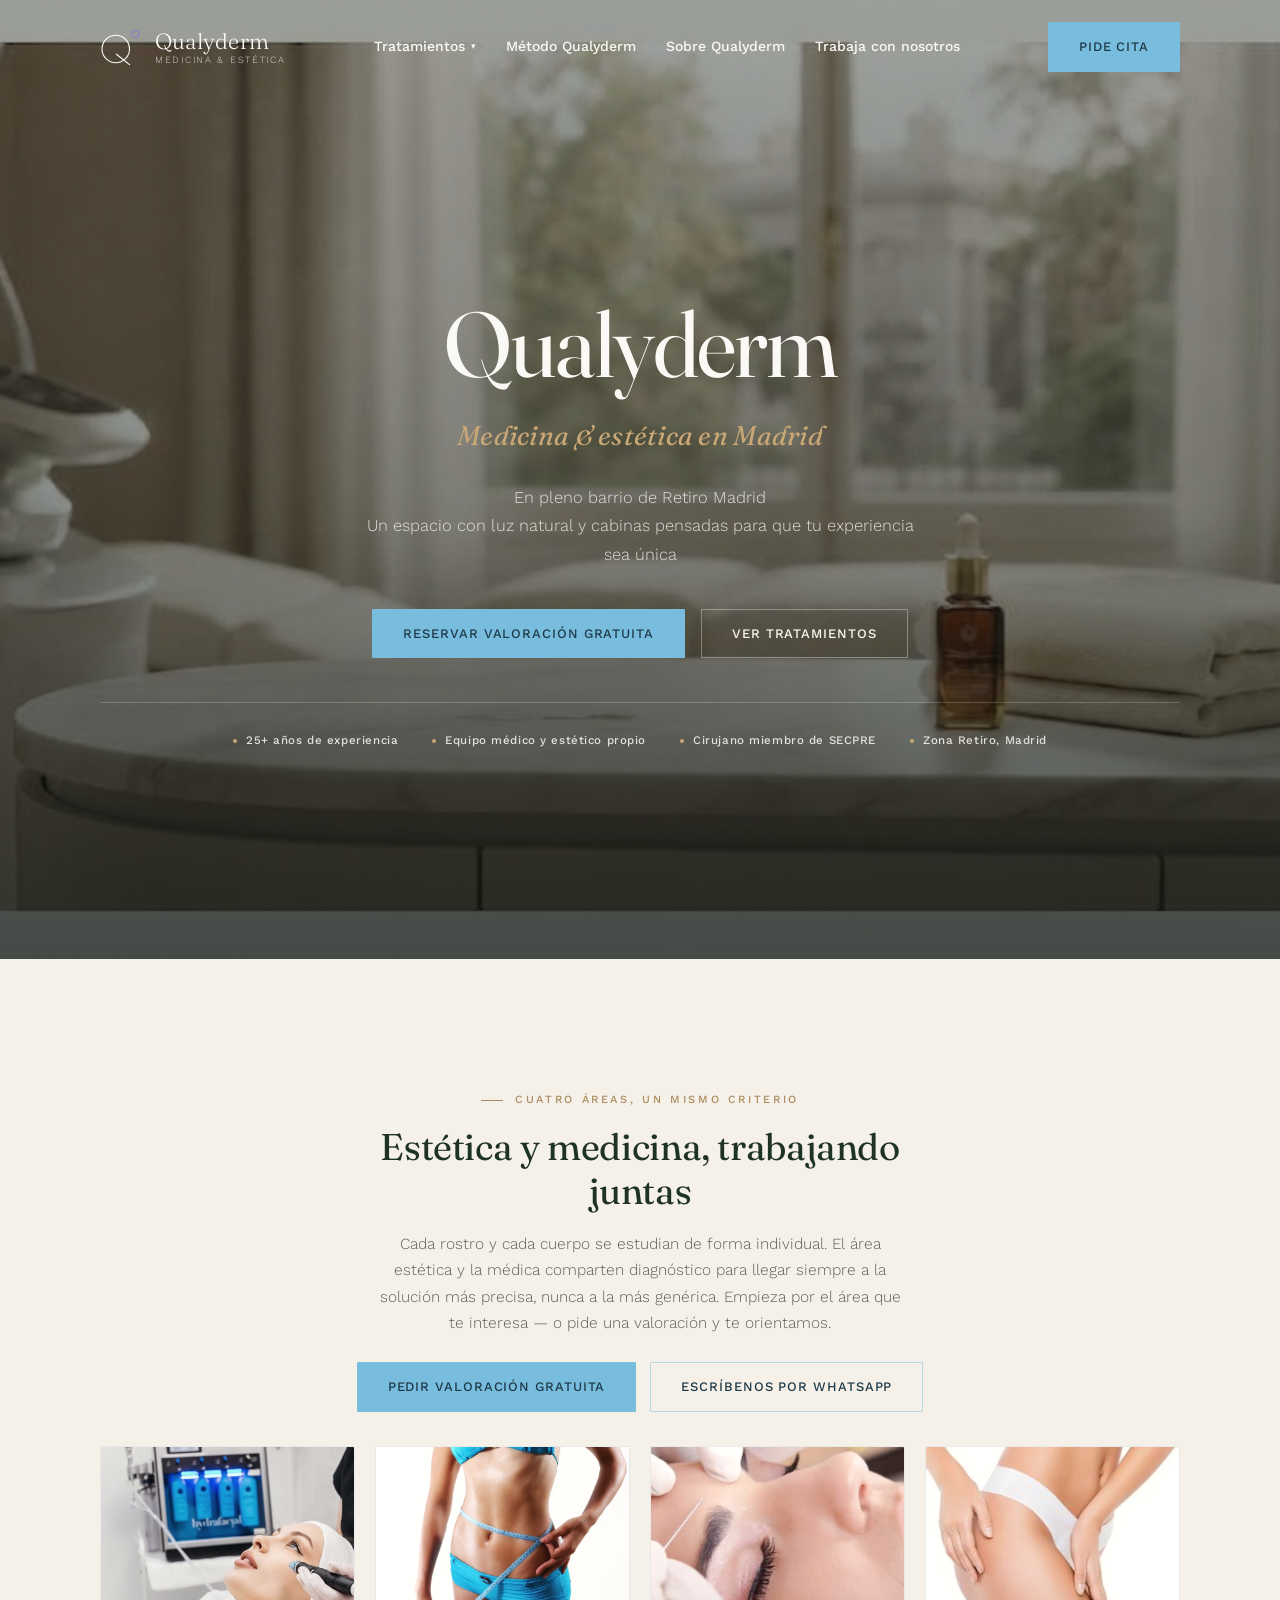
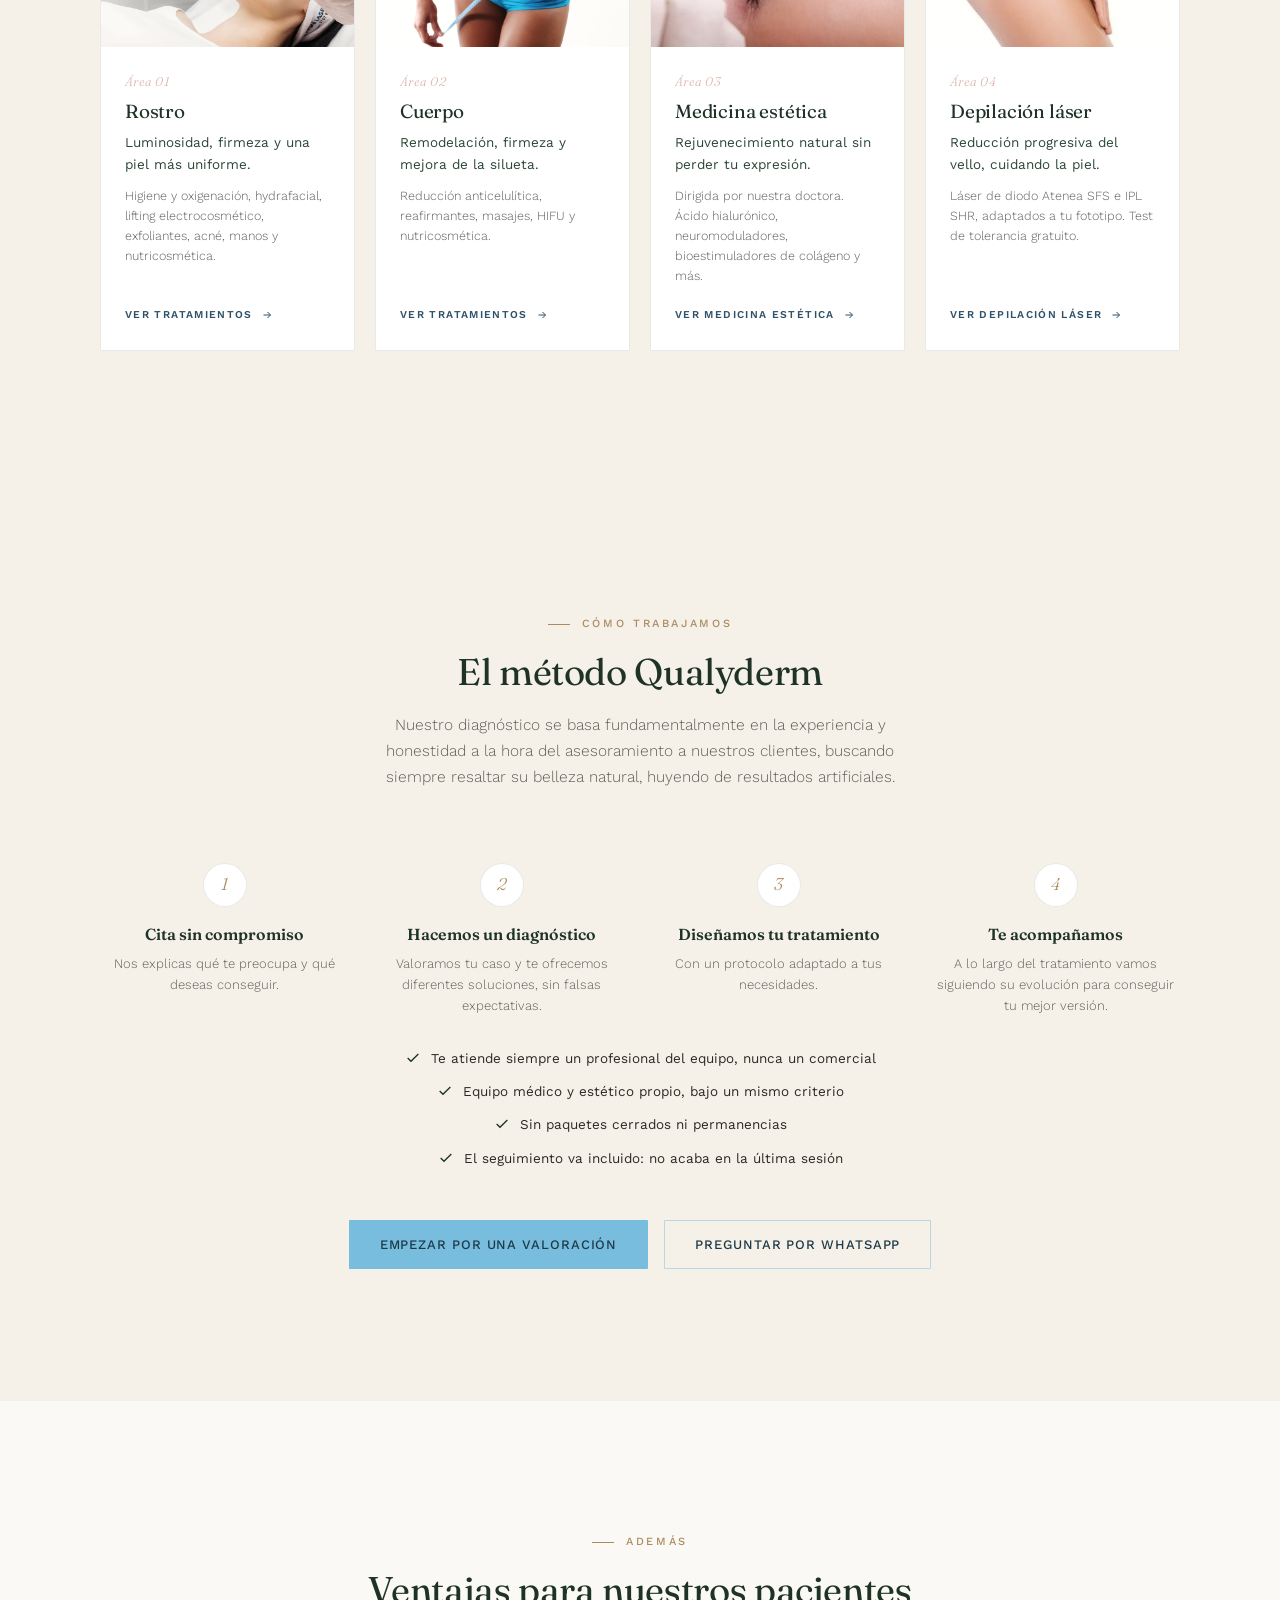
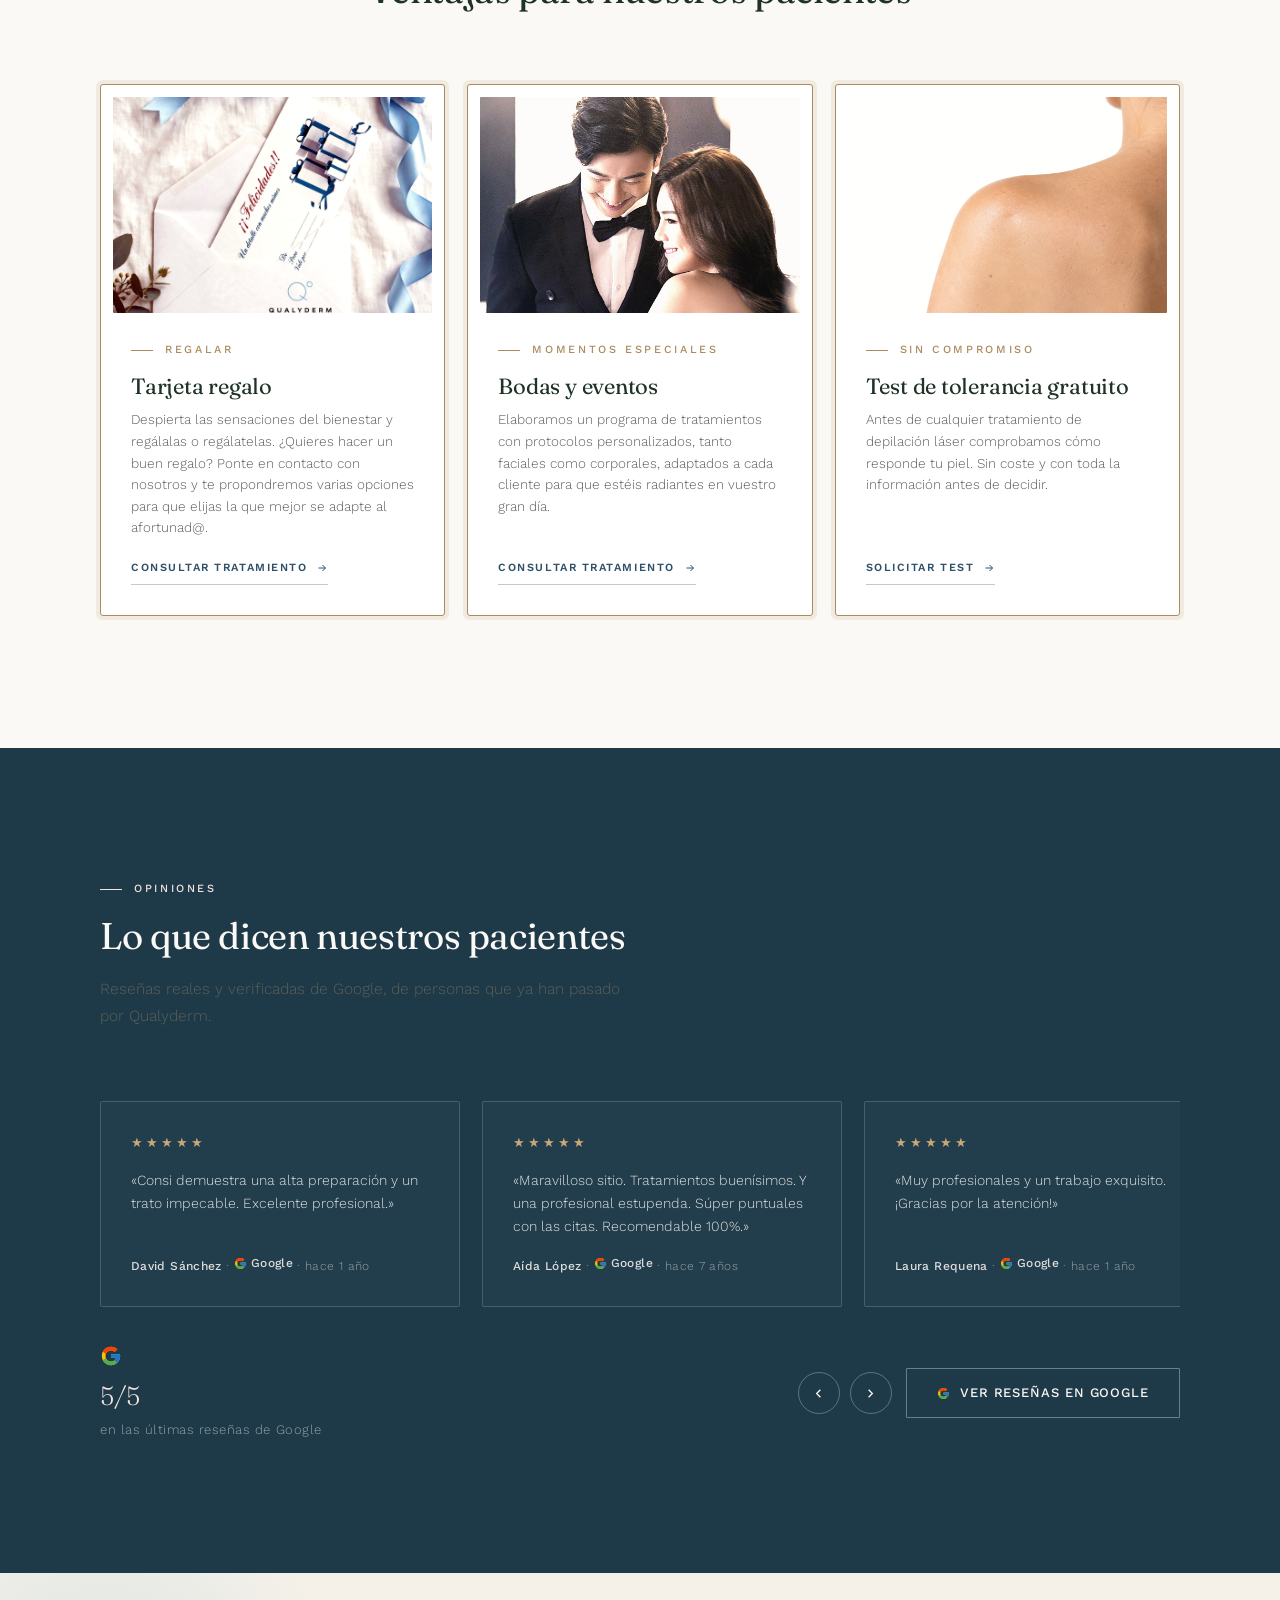
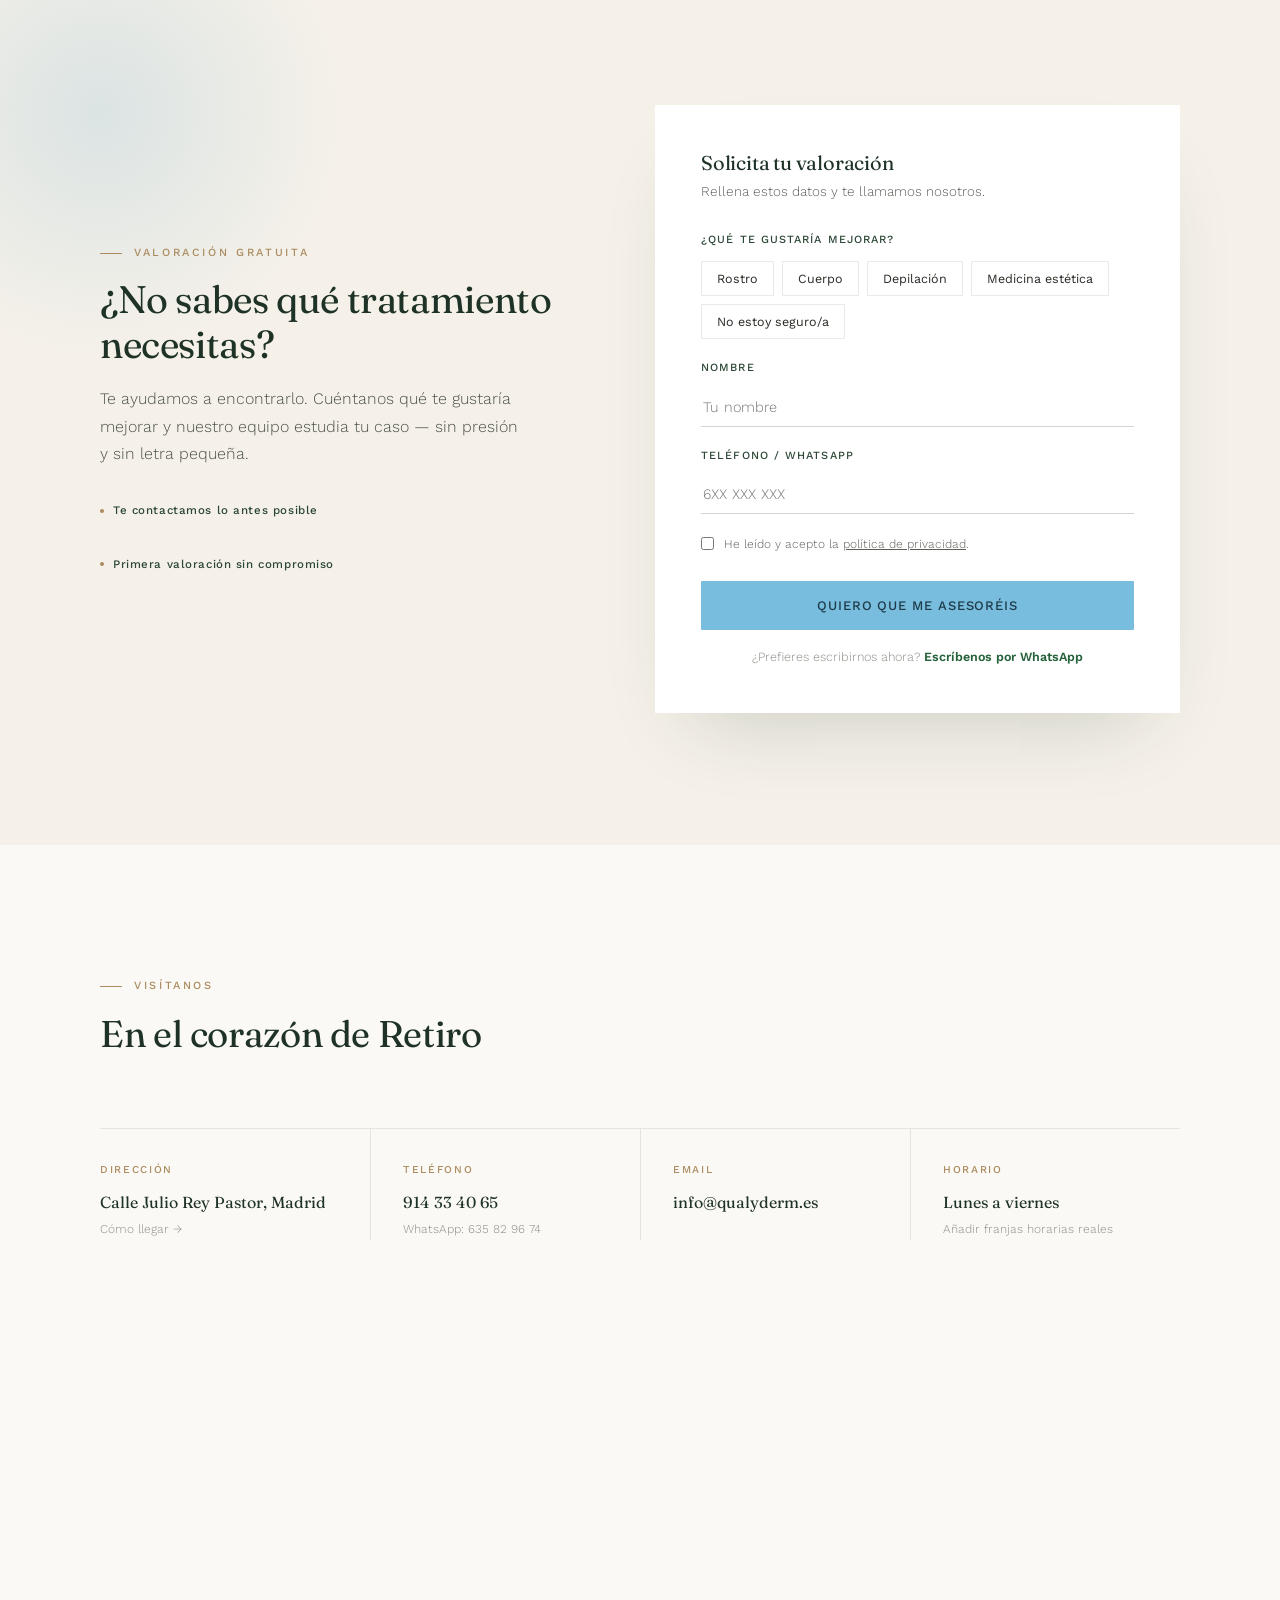
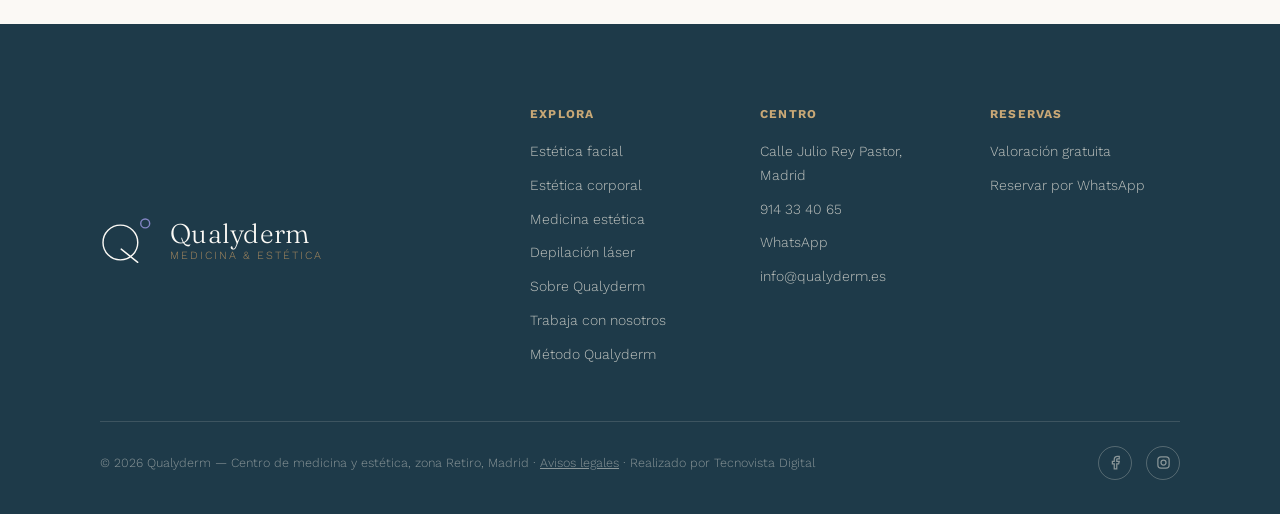
==== commit 0f9190fc: "Cambia el texto del hero de la portada (barrio de Retiro, luz natural y cabinas) Co-Authored-By: Cla" ====
--- a/index.html
+++ b/index.html
@@ -580,7 +580,7 @@
     <div class="hero-copy" data-reveal>
       <h1>Qualyderm</h1>
       <p class="subtitle">Medicina &amp; estética en Madrid</p>
-      <p class="lede">Tratamientos personalizados para mejorar rostro, cuerpo y piel, con resultados naturales. Un equipo médico y estético propio que primero te escucha y después trata.</p>
+      <p class="lede">En pleno barrio de Retiro Madrid<br>Un espacio con luz natural y cabinas pensadas para que tu experiencia sea única</p>
     </div>
 
     <div class="hero-ctas" data-reveal style="transition-delay:.1s">
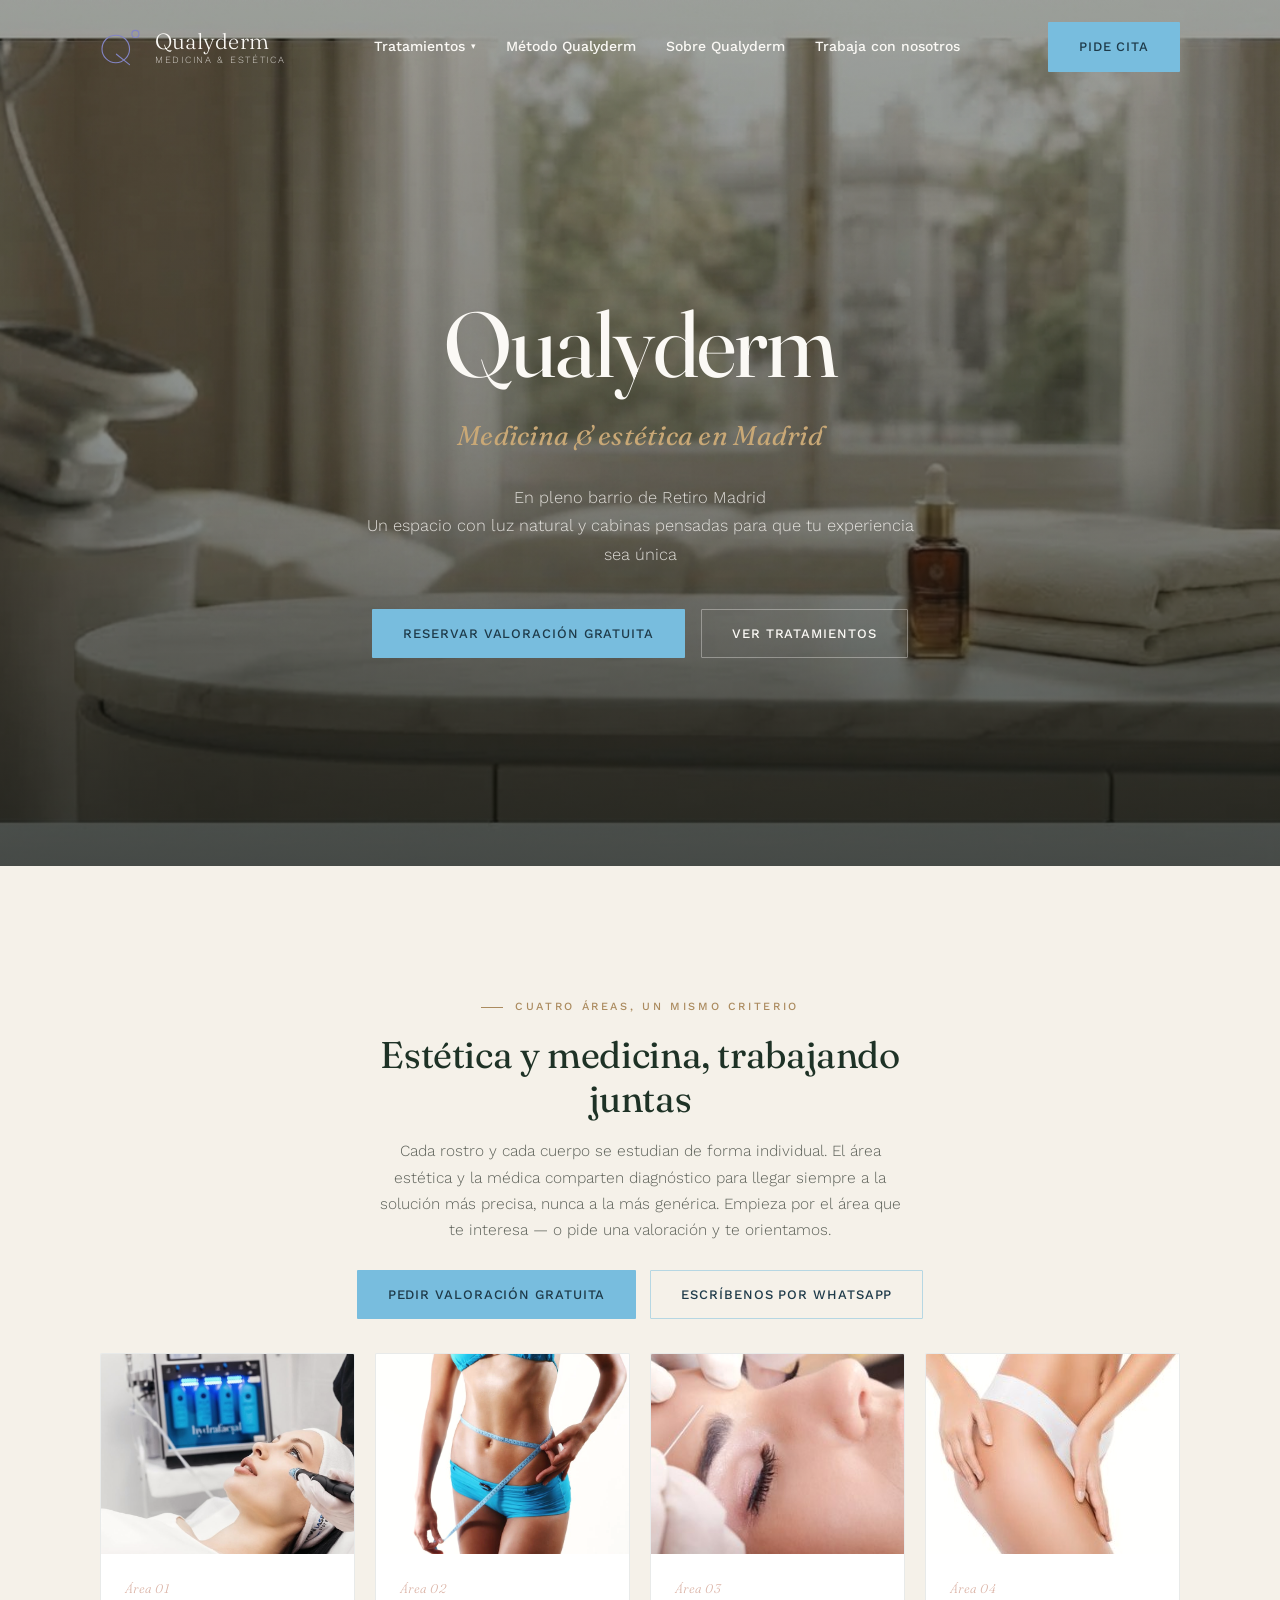
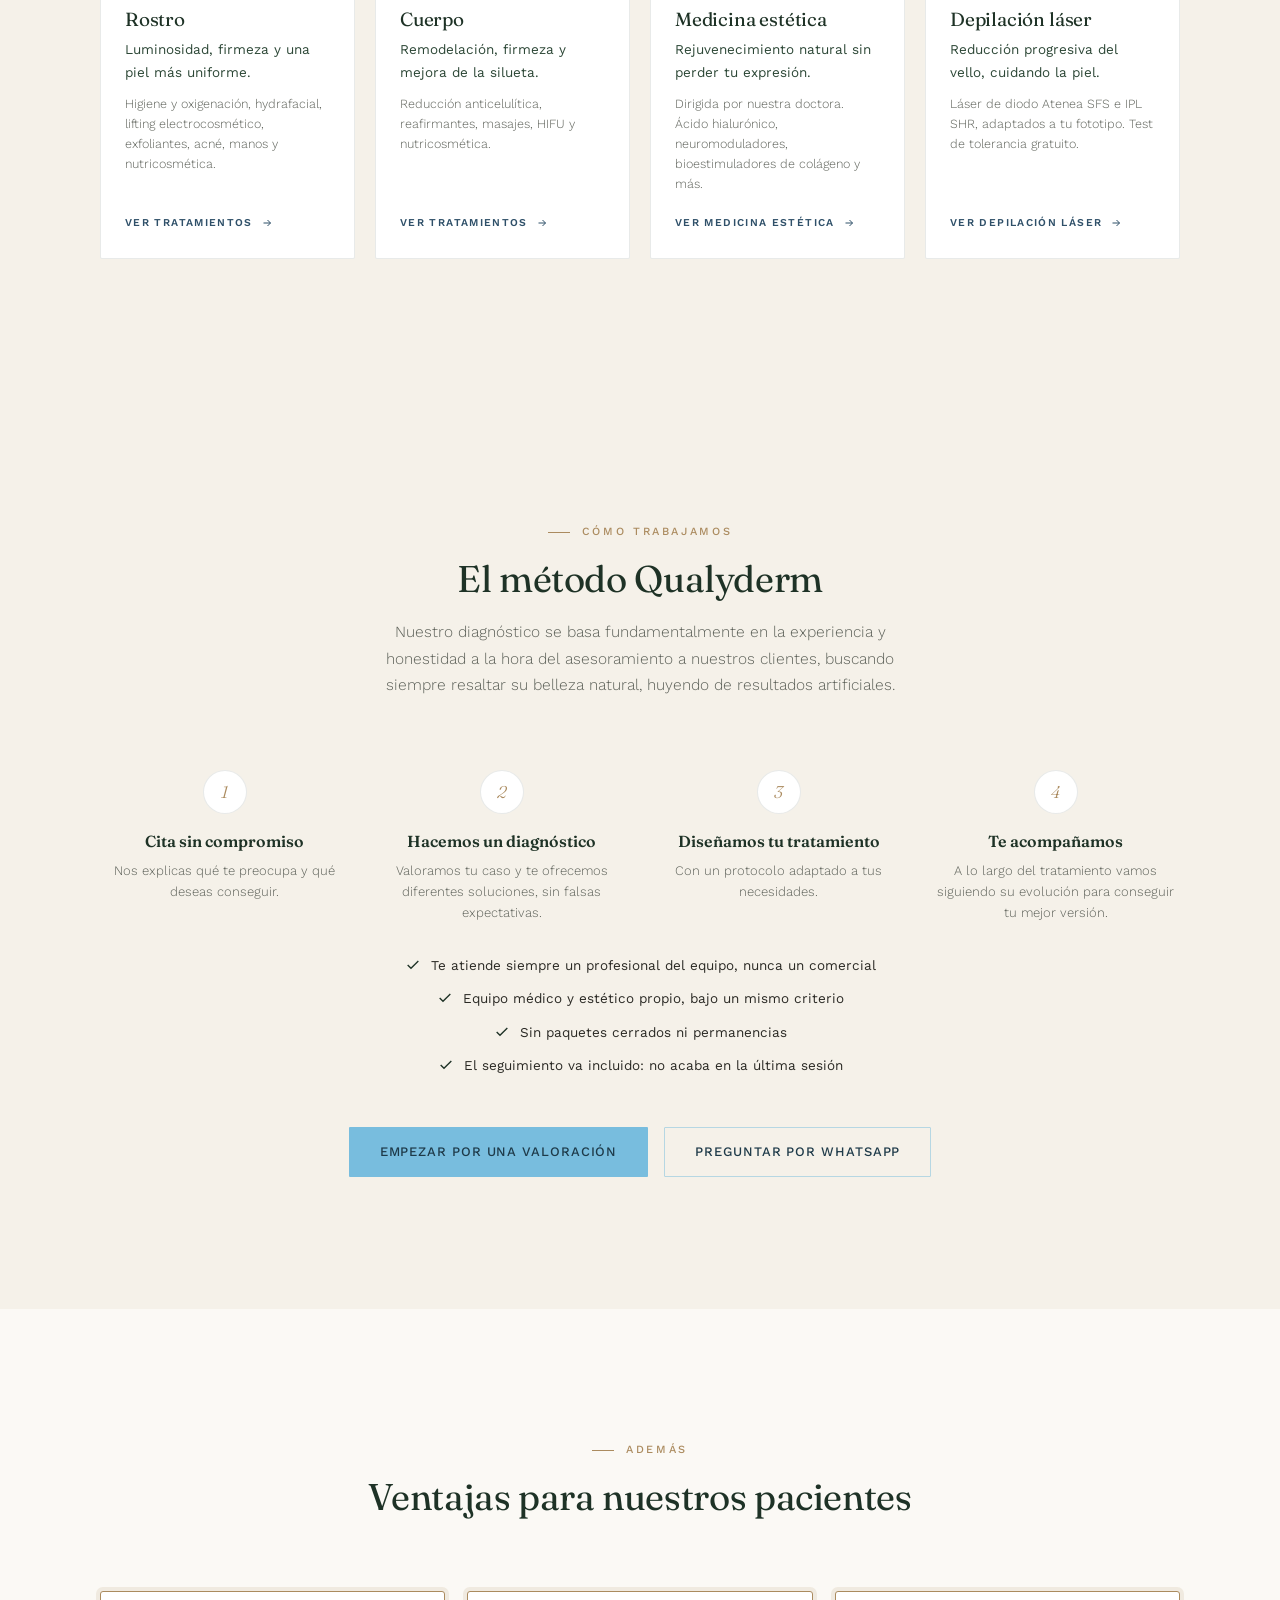
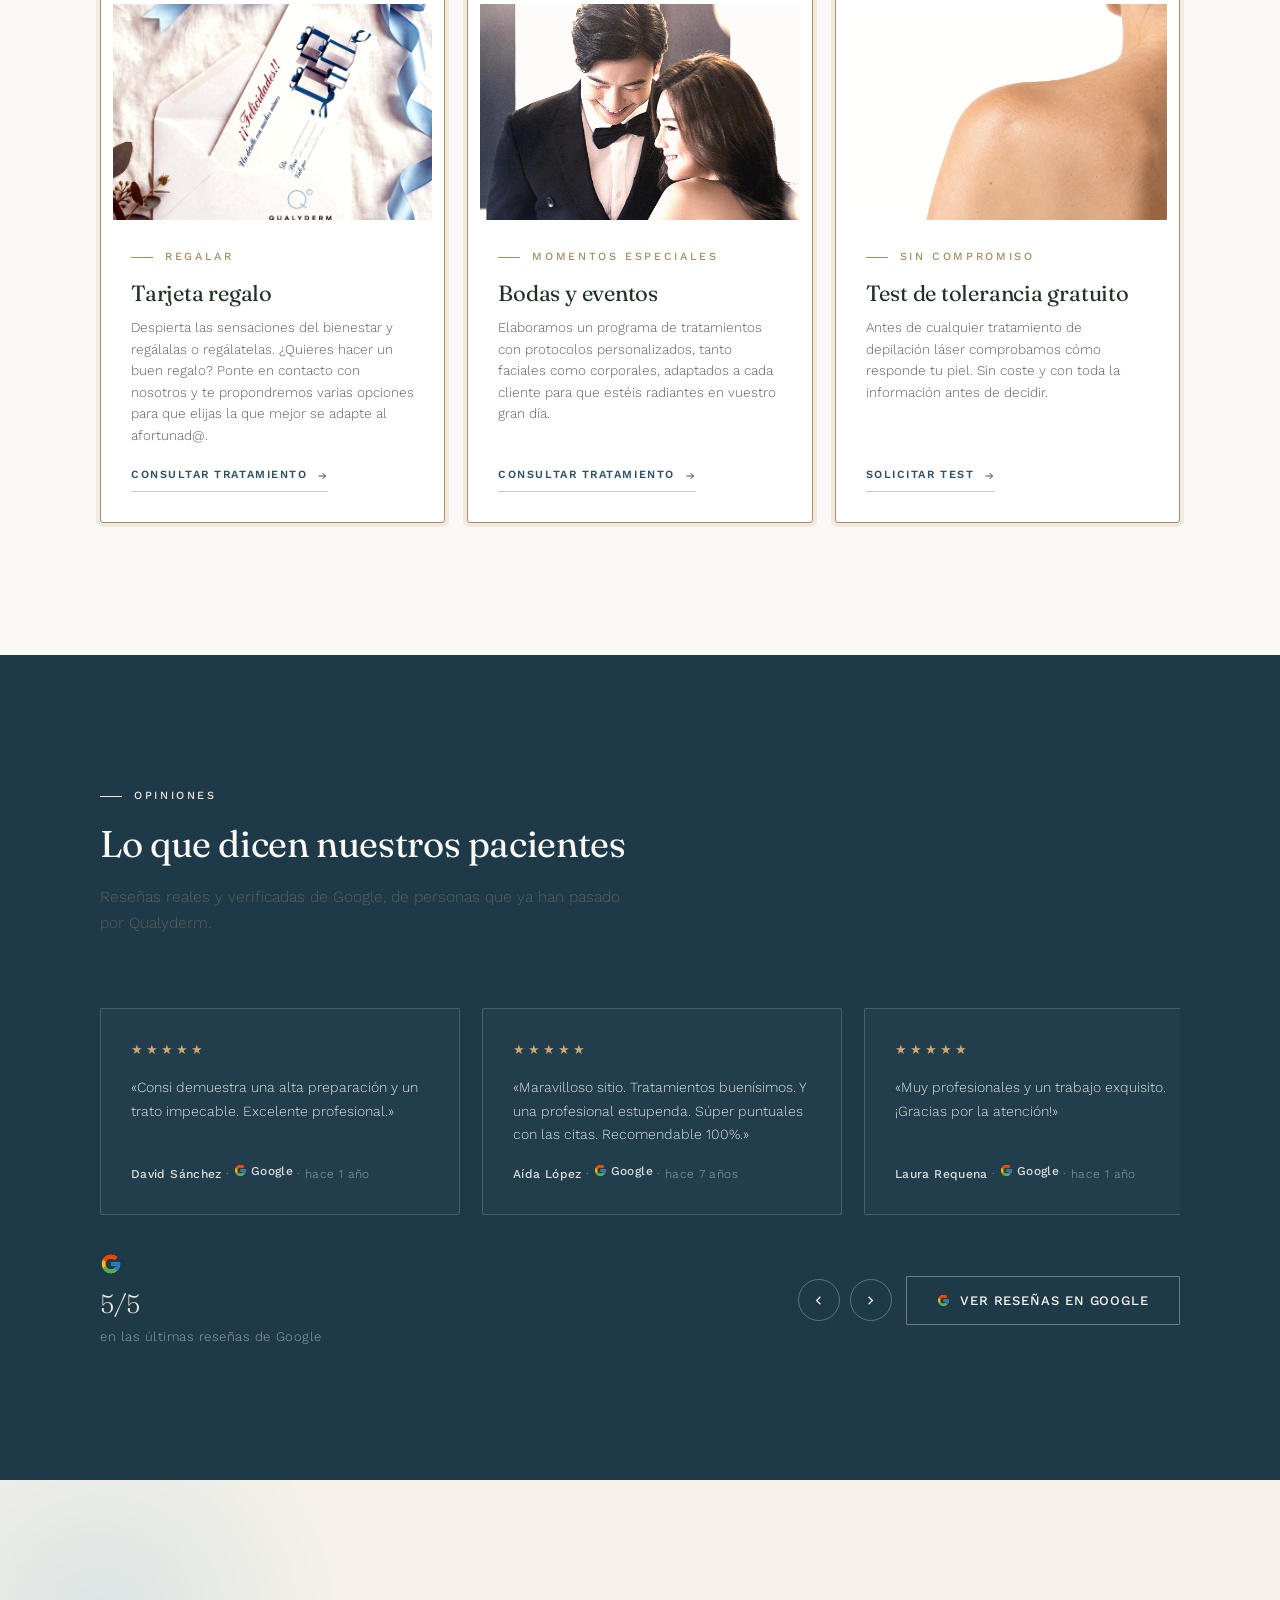
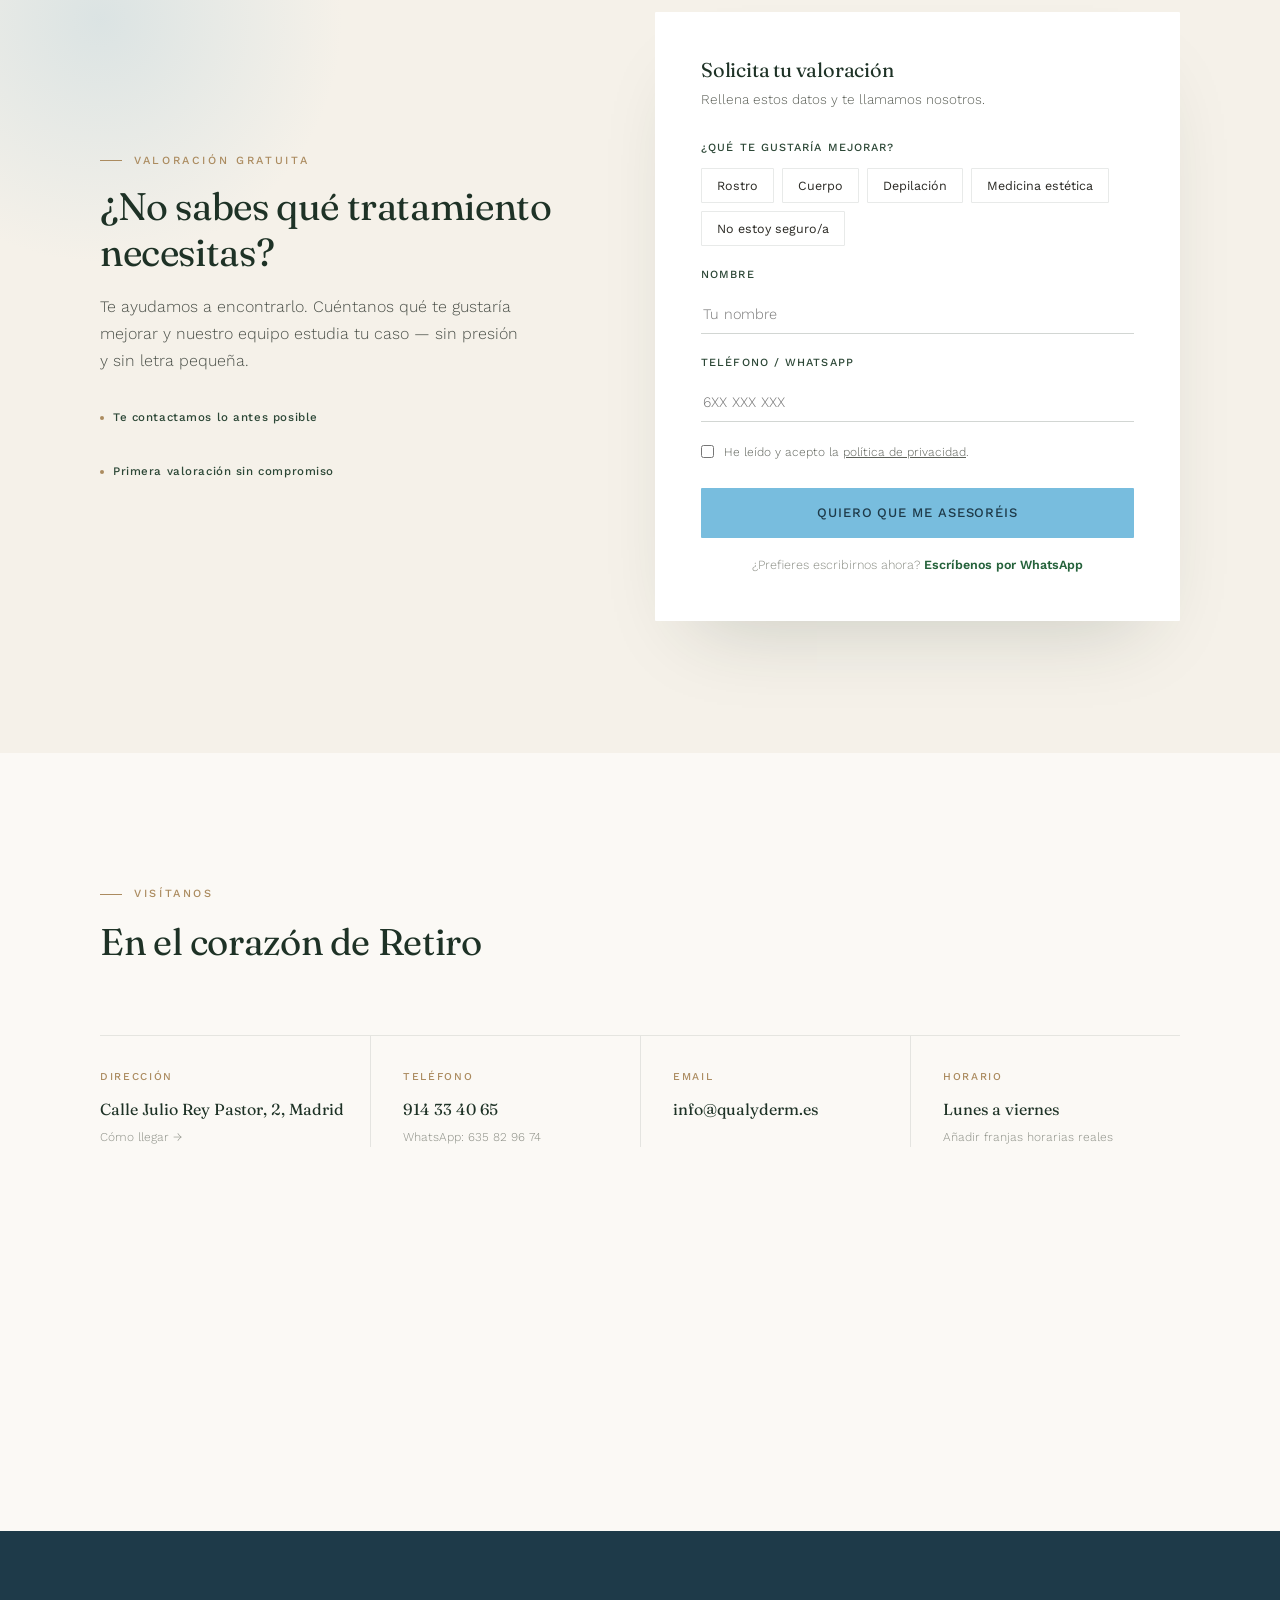
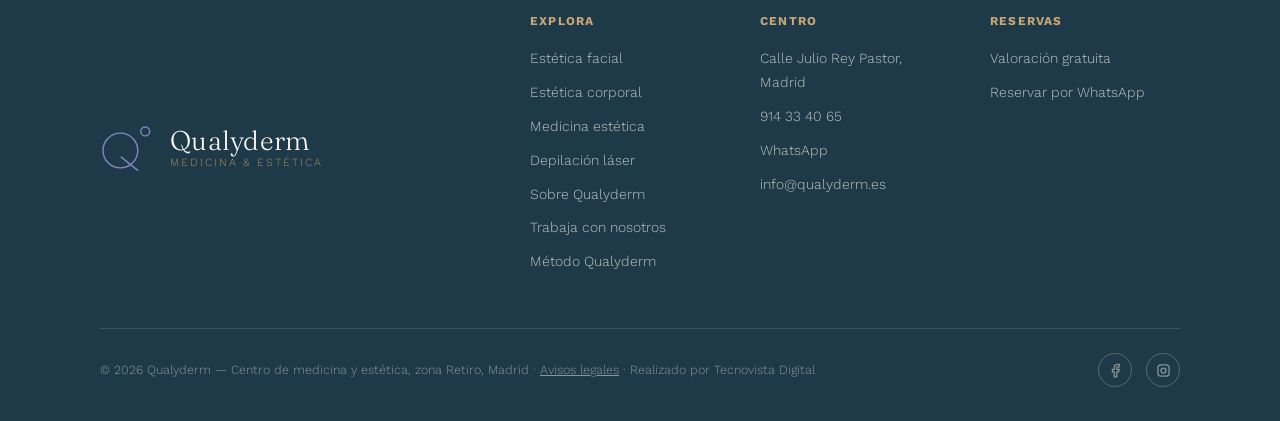
==== commit 7b6cb1f1: "Logo en un solo tono, limpia hero y unifica cabeceras de tratamientos - Logo: los dos círculos y la " ====
--- a/index.html
+++ b/index.html
@@ -140,8 +140,8 @@
   header .wrap{display:flex;align-items:center;justify-content:space-between;position:relative;}
   .logo{display:flex;align-items:center;gap:13px;}
   .logo svg{width:42px;height:38px;flex-shrink:0;color:var(--verde);overflow:visible;}
-  /* el punto del logo recupera el tono del logo original */
-  .qmark circle:nth-of-type(2){stroke:var(--lavanda);}
+  /* los dos círculos y la línea del logo recuperan el tono del logo original */
+  .qmark circle,.qmark line{stroke:var(--lavanda);}
   .logo-text{display:flex;flex-direction:column;line-height:1;}
   .logo-text .name{font-family:'Fraunces',serif;font-size:22px;color:var(--verde);letter-spacing:.01em;}
   .logo-text .tag{font-size:9.5px;letter-spacing:.18em;text-transform:uppercase;color:var(--bronce);margin-top:3px;}
@@ -587,13 +587,6 @@
       <a href="#valoracion" class="btn btn-primary" data-ga="valoracion_hero">Reservar valoración gratuita</a>
       <a href="#tratamientos" class="btn btn-light">Ver tratamientos</a>
     </div>
-
-    <div class="trust-row" data-reveal style="transition-delay:.18s">
-      <div>25+ años de experiencia</div>
-      <div>Equipo médico y estético propio</div>
-      <div>Cirujano miembro de SECPRE</div>
-      <div>Zona Retiro, Madrid</div>
-    </div>
   </div>
 </section>
 
@@ -896,7 +889,7 @@
     <div class="contact-info" data-reveal>
       <div class="contact-item">
         <div class="lbl">Dirección</div>
-        <div class="val">Calle Julio Rey Pastor, Madrid</div>
+        <div class="val">Calle Julio Rey Pastor, 2, Madrid</div>
         <small><a href="https://www.google.com/maps/dir/?api=1&destination=Qualyderm+Calle+Julio+Rey+Pastor+Madrid" target="_blank" rel="noopener" data-ga="como_llegar">Cómo llegar →</a></small>
       </div>
       <div class="contact-item">
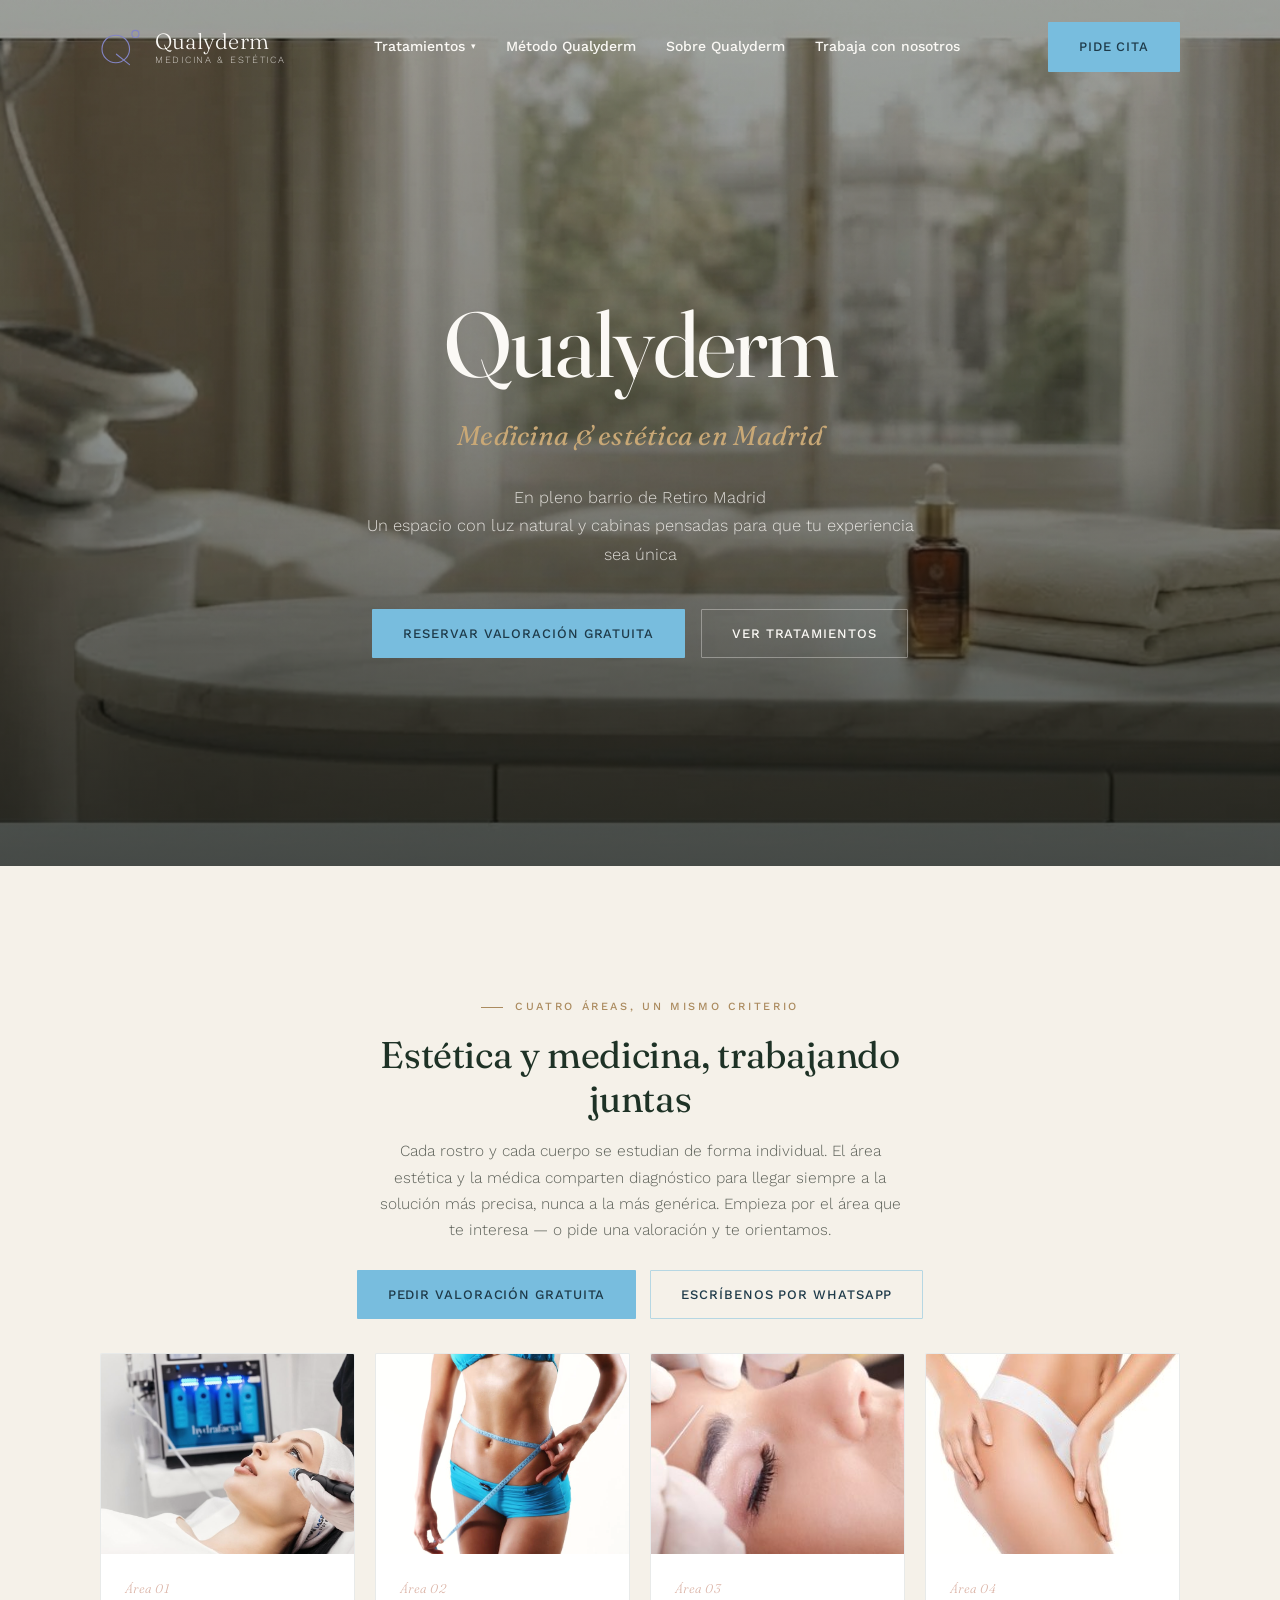
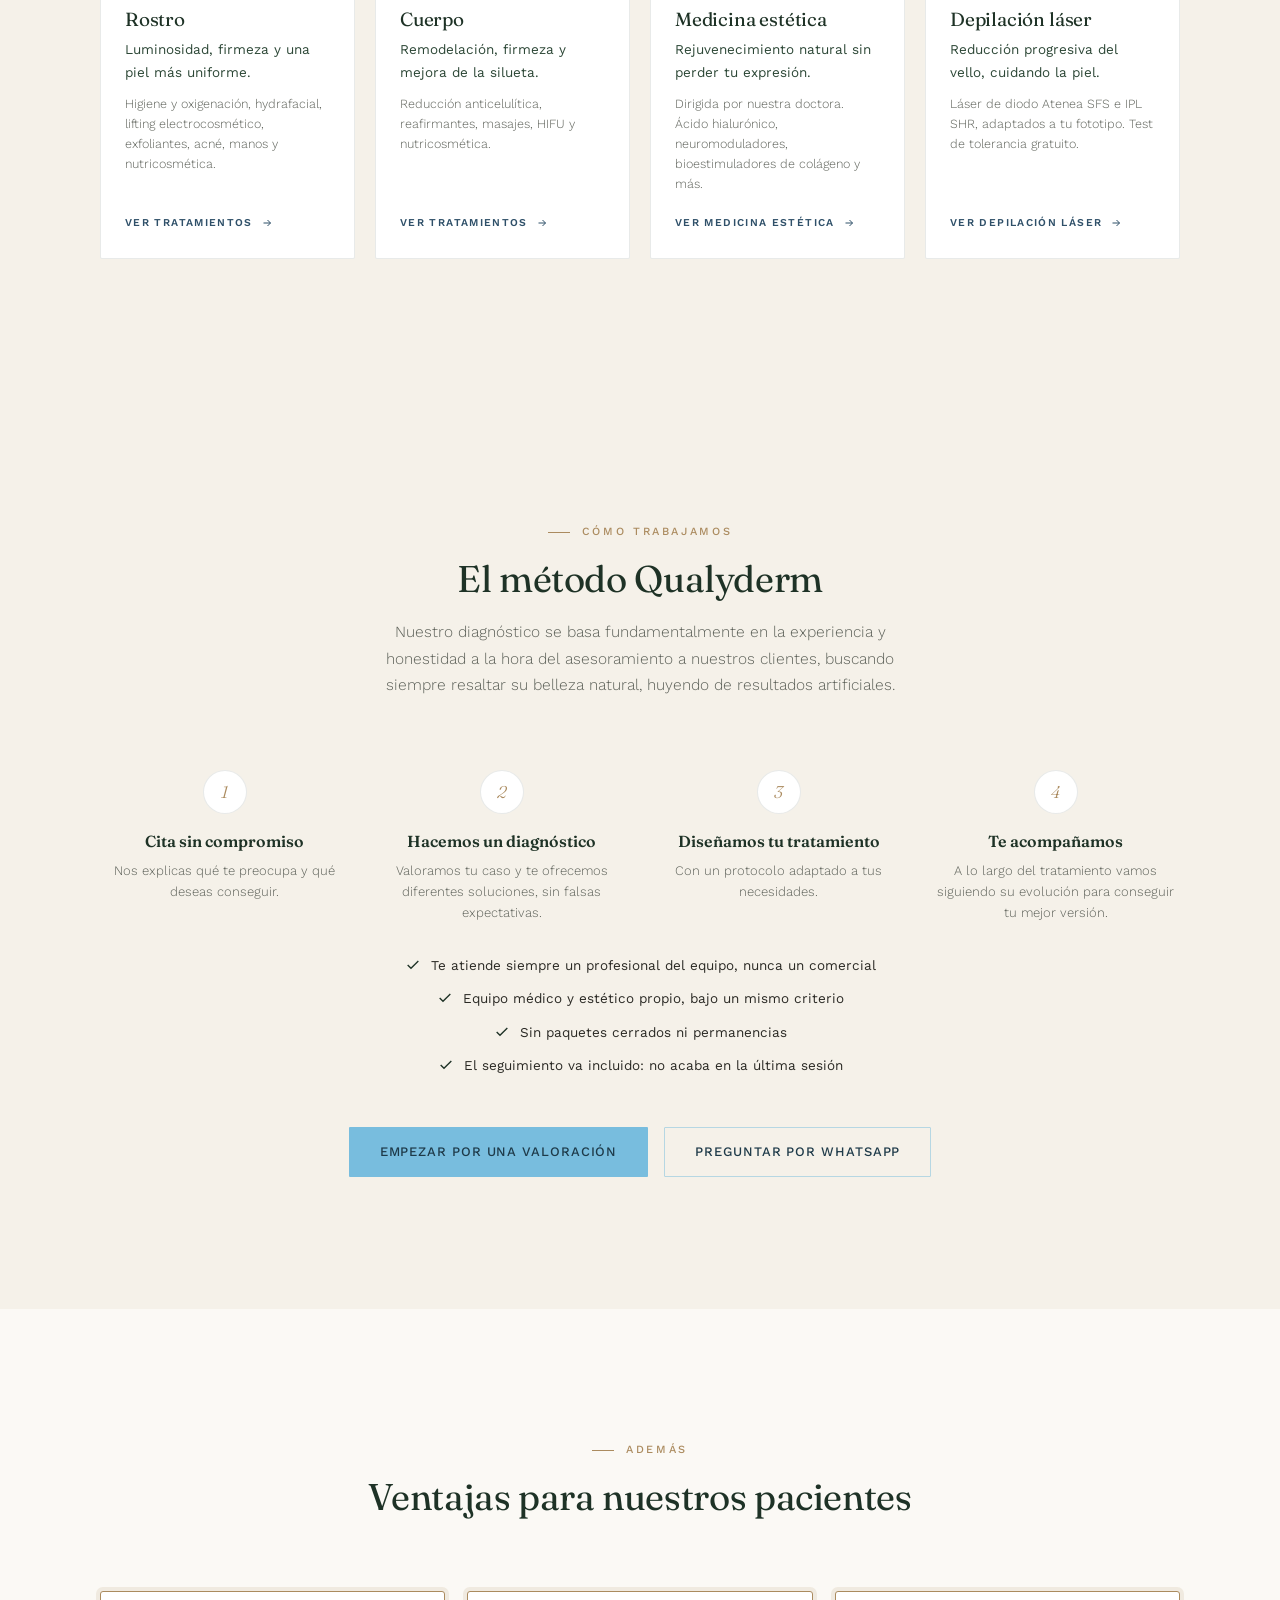
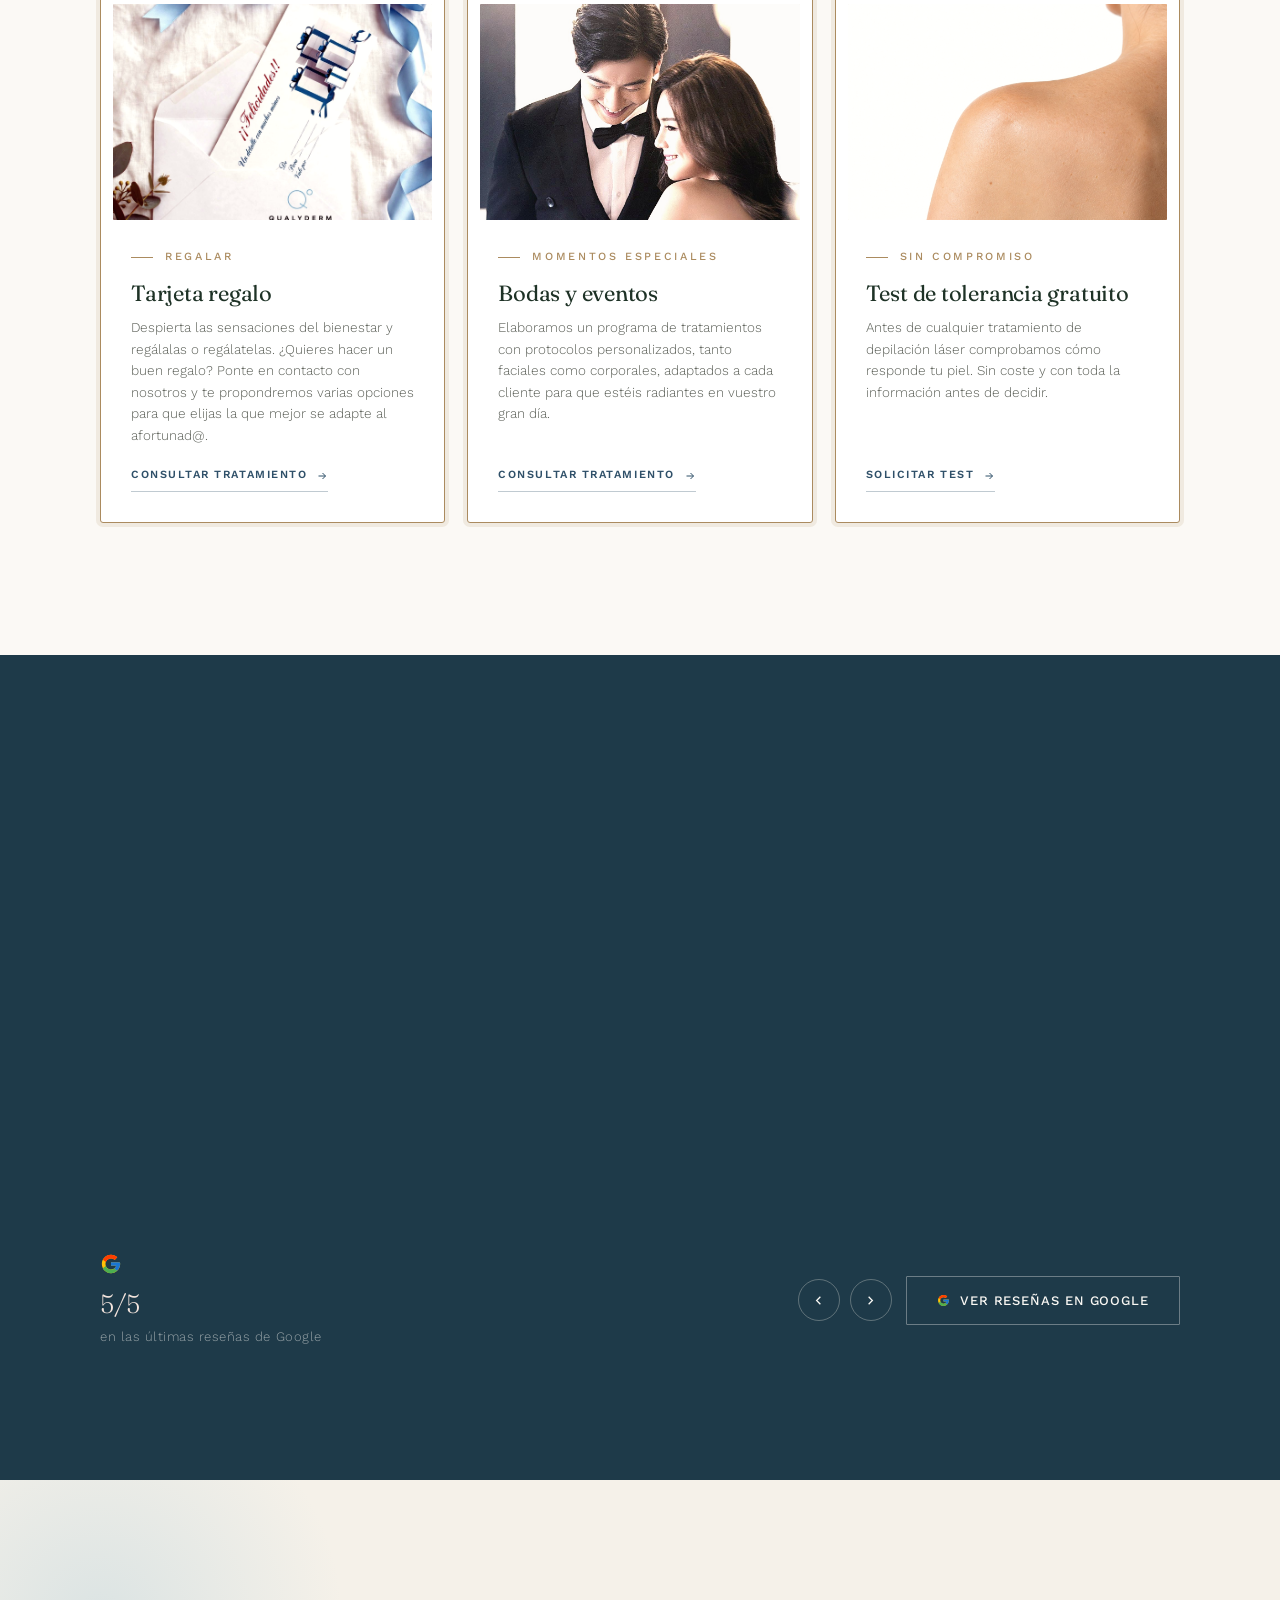
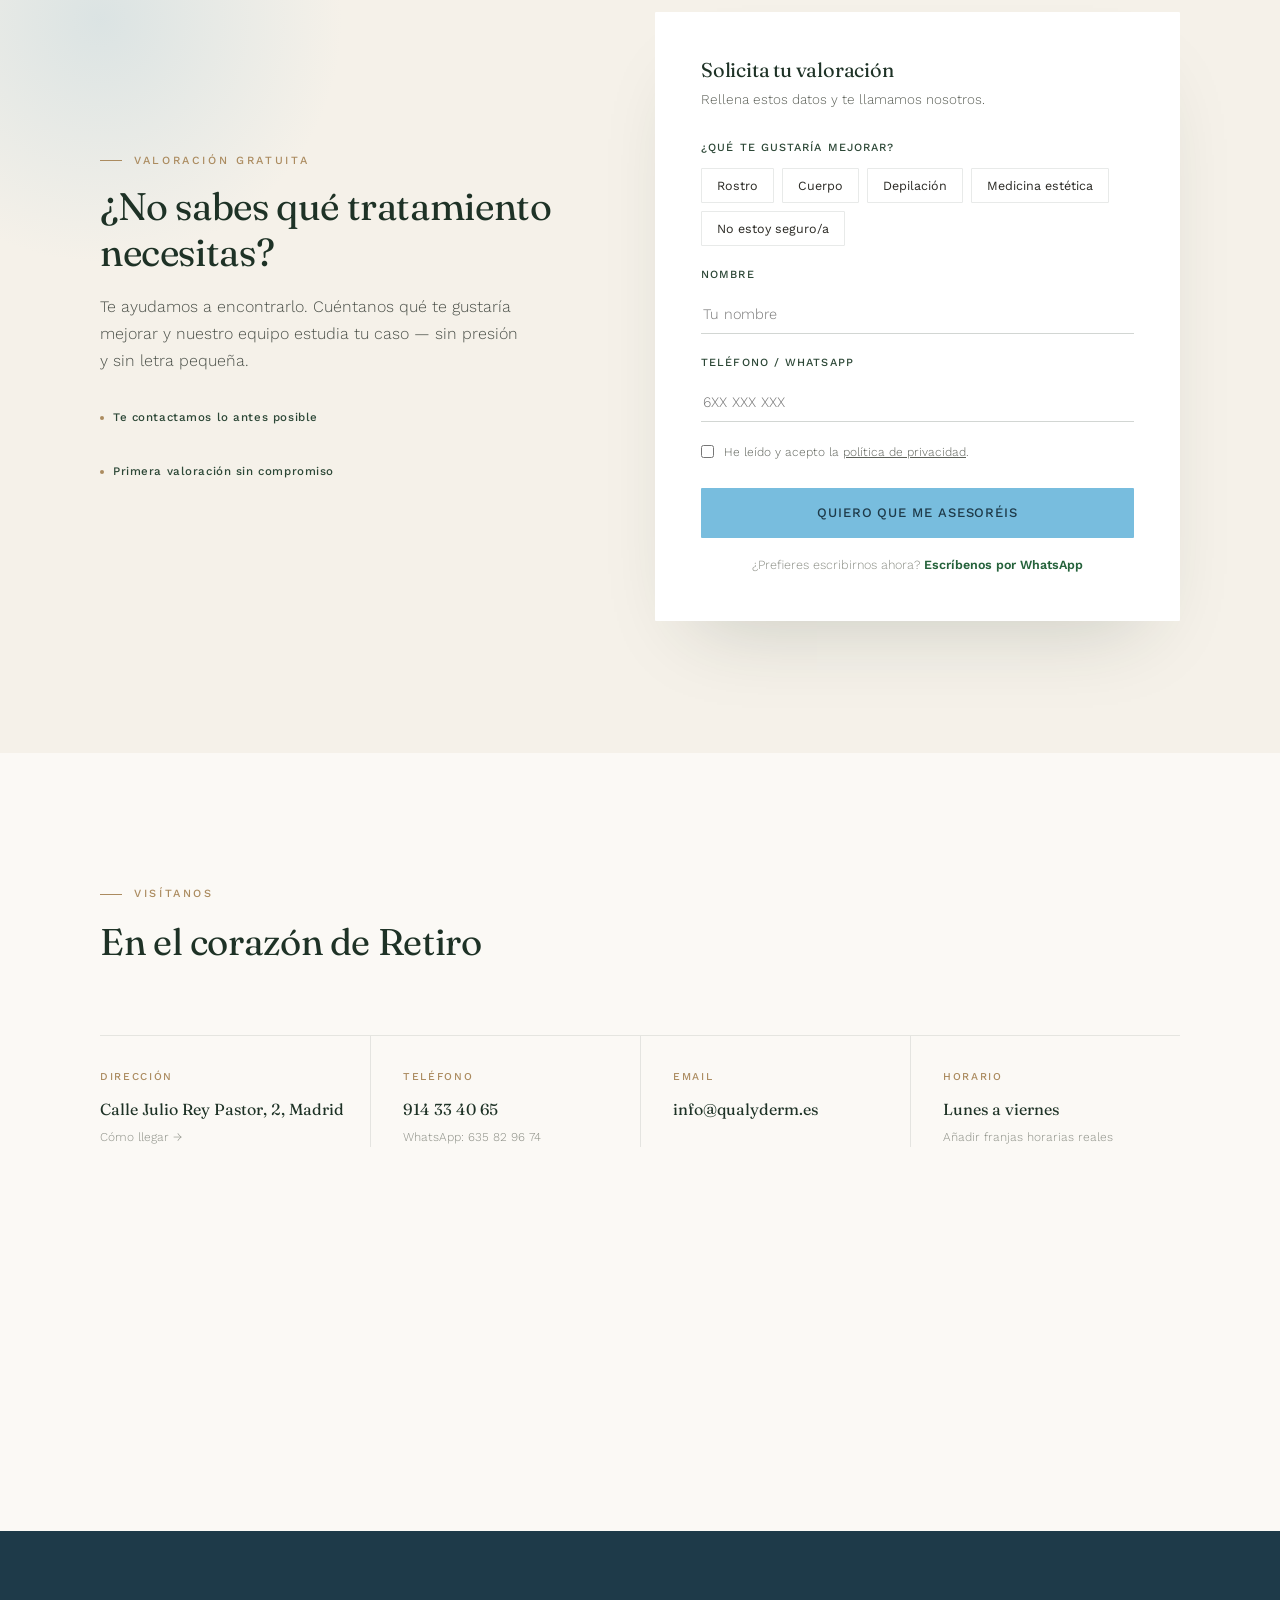
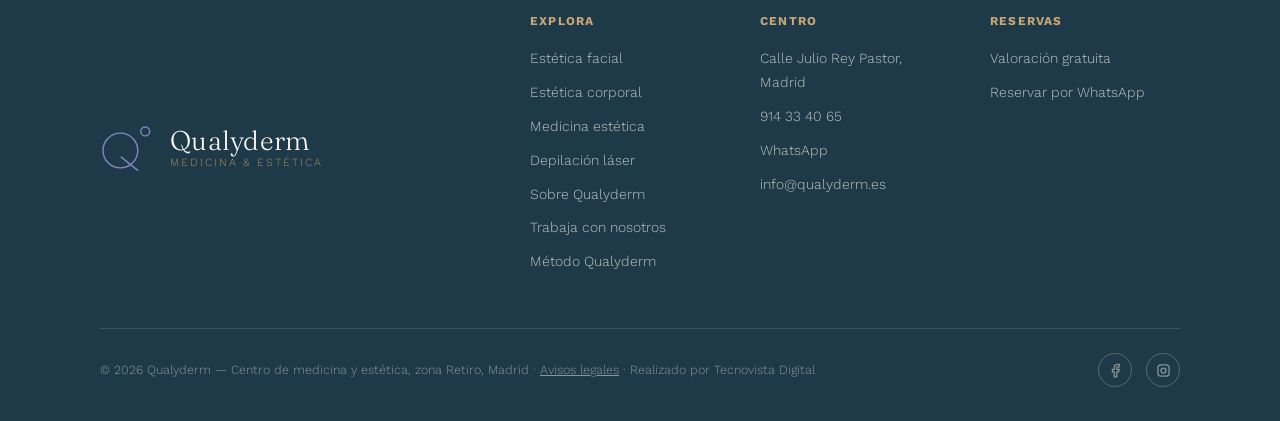
==== commit 2d13fff6: "Reorganiza los tratamientos de estética facial y corporal - Facial: 13 tratamientos en el orden de l" ====
--- a/index.html
+++ b/index.html
@@ -604,7 +604,7 @@
     </div>
     <div class="areas" data-reveal>
       <a class="area-card" href="paginas/estetica-facial.html" data-ga="ver_rostro">
-        <div class="a-img"><img src="assets/img/facial/02-hydrafacial.jpg" alt="Tratamiento facial en Qualyderm" loading="lazy"></div>
+        <div class="a-img"><img src="assets/img/facial/05-hydrafacial.jpg" alt="Tratamiento facial en Qualyderm" loading="lazy"></div>
         <div class="a-body">
           <span class="num">Área 01</span>
           <h3>Rostro</h3>
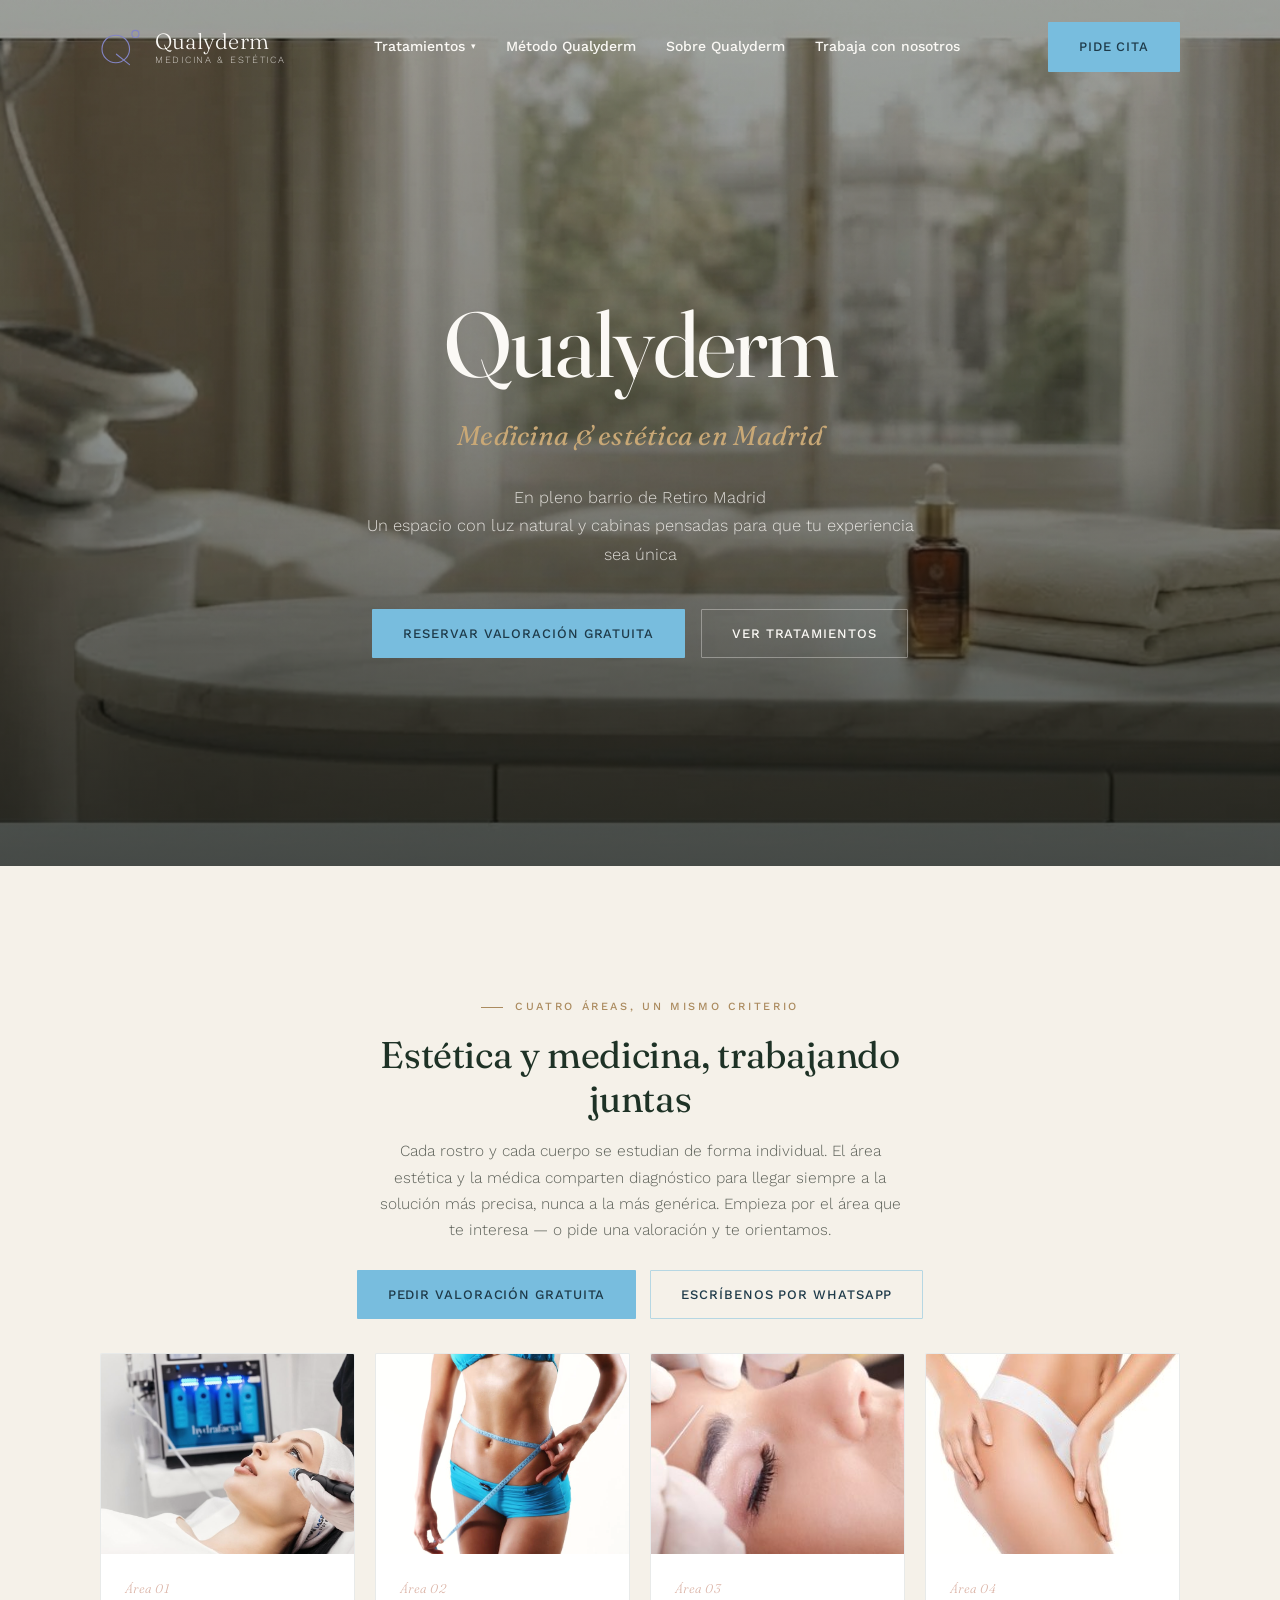
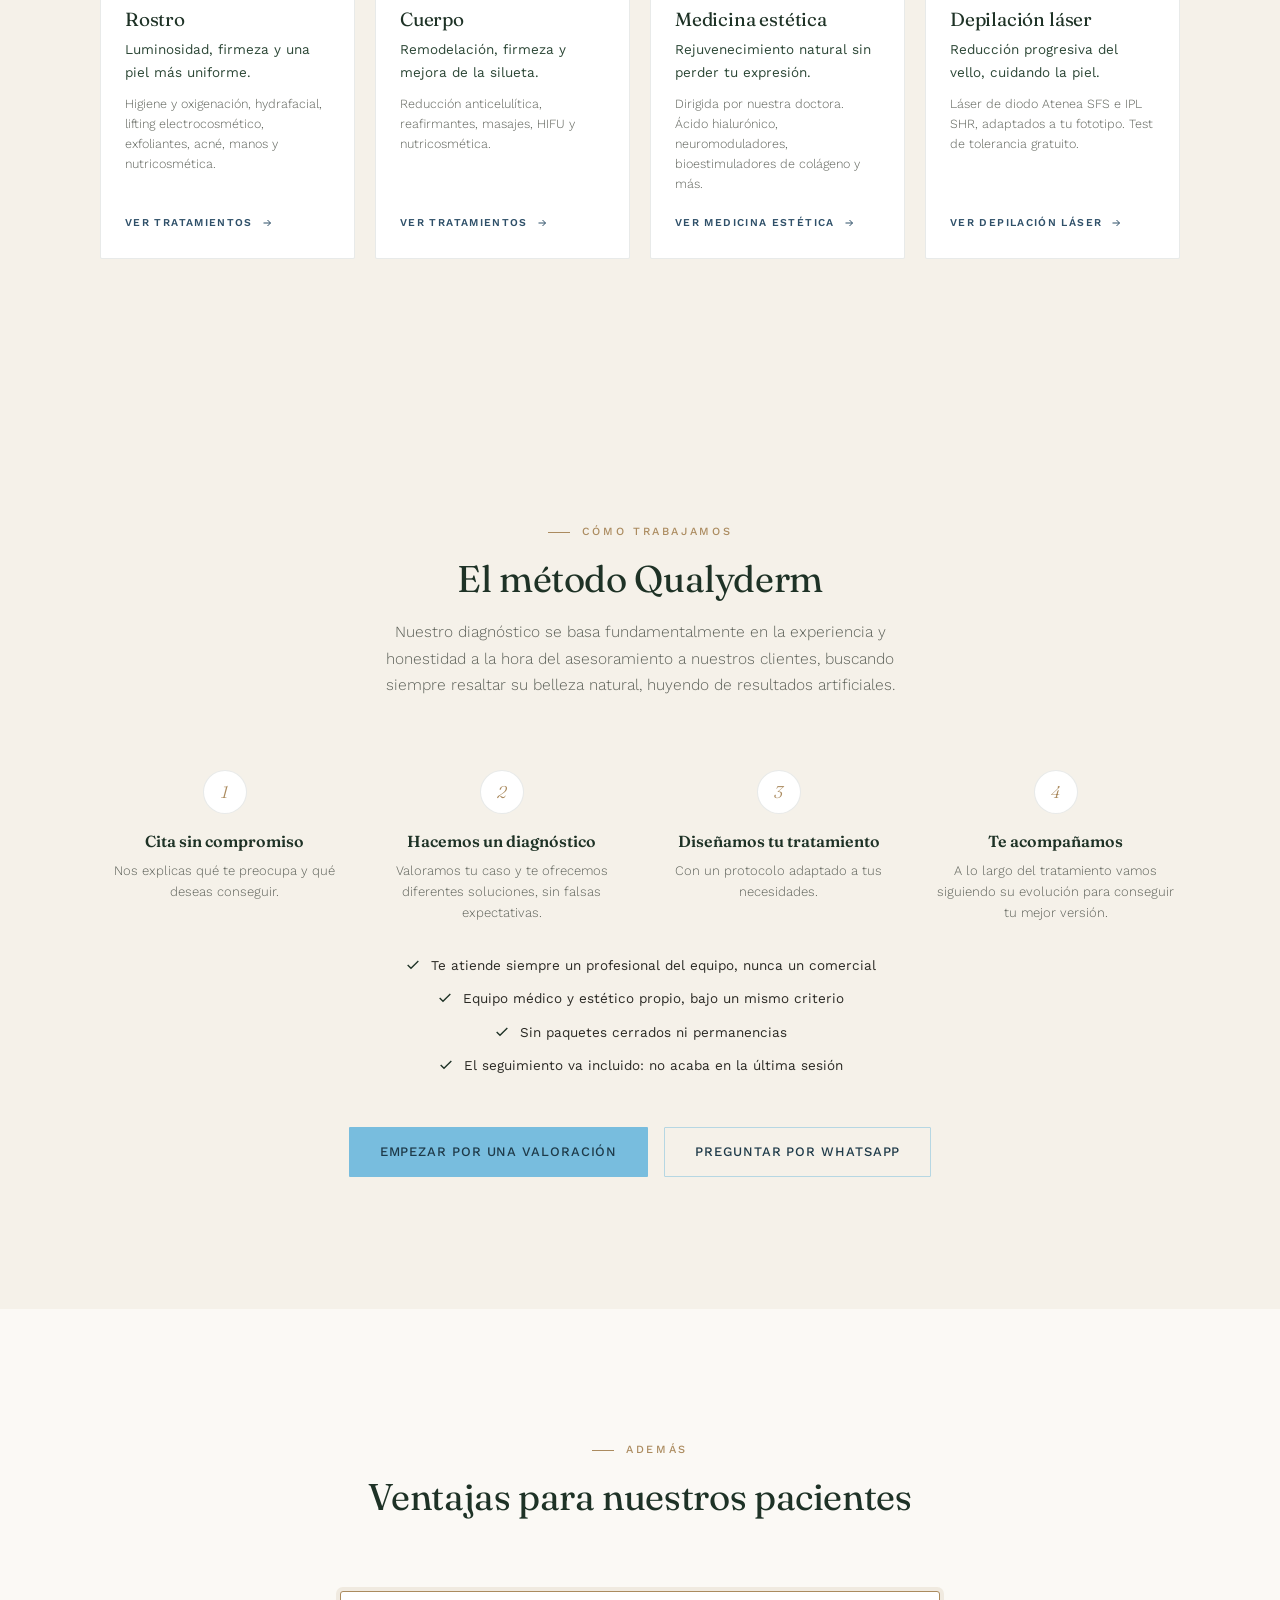
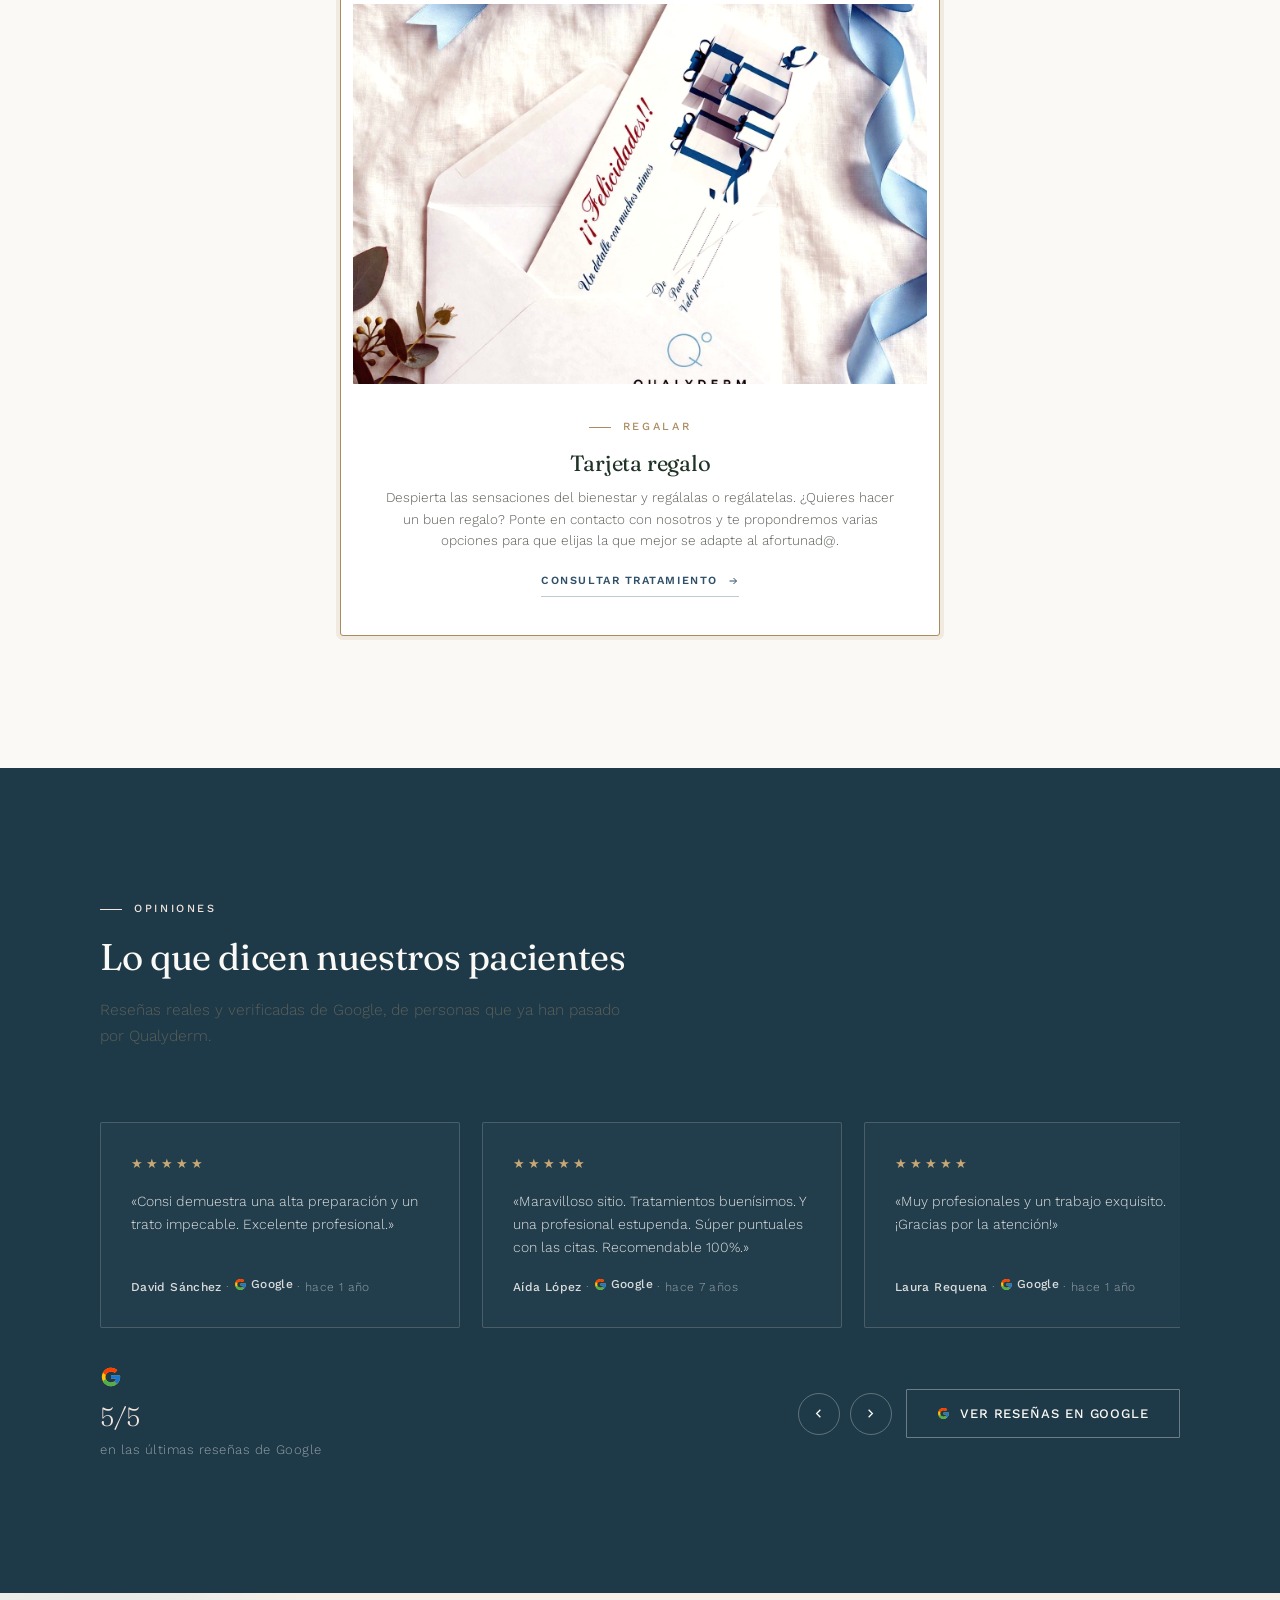
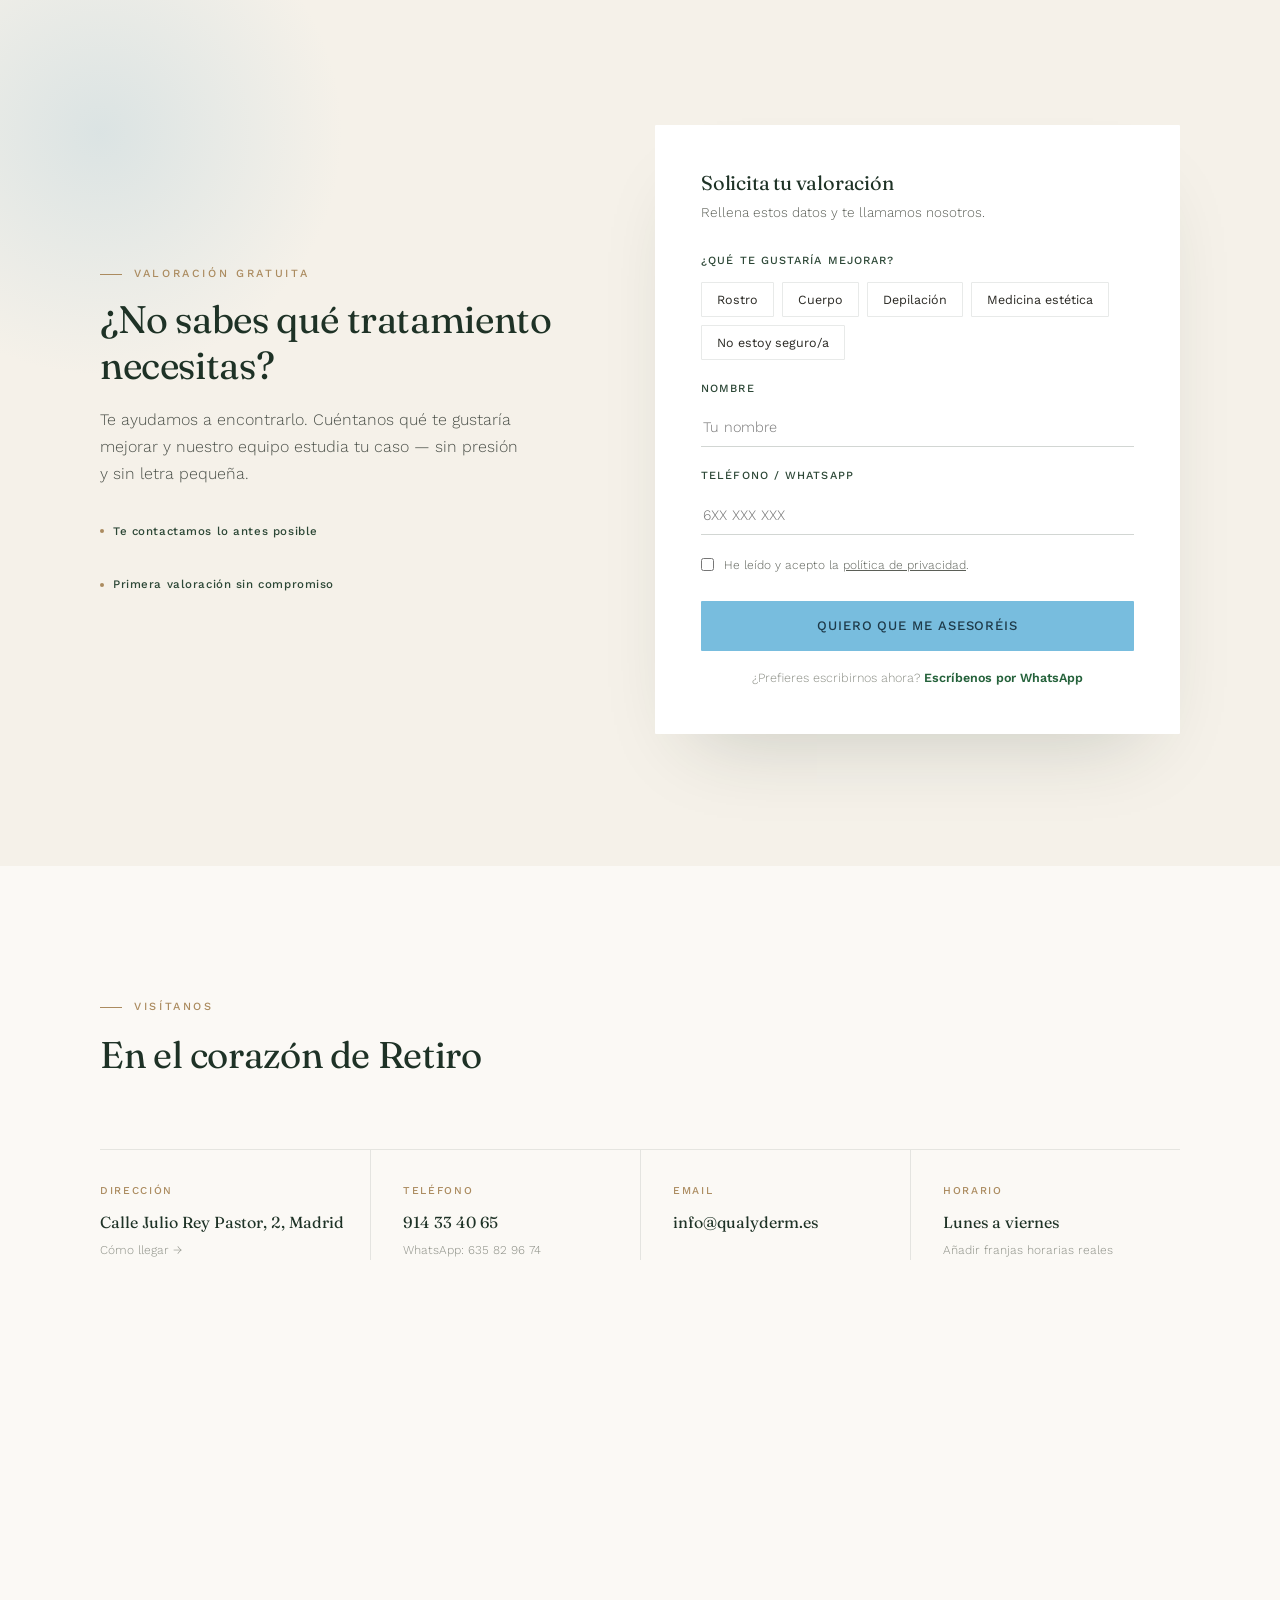
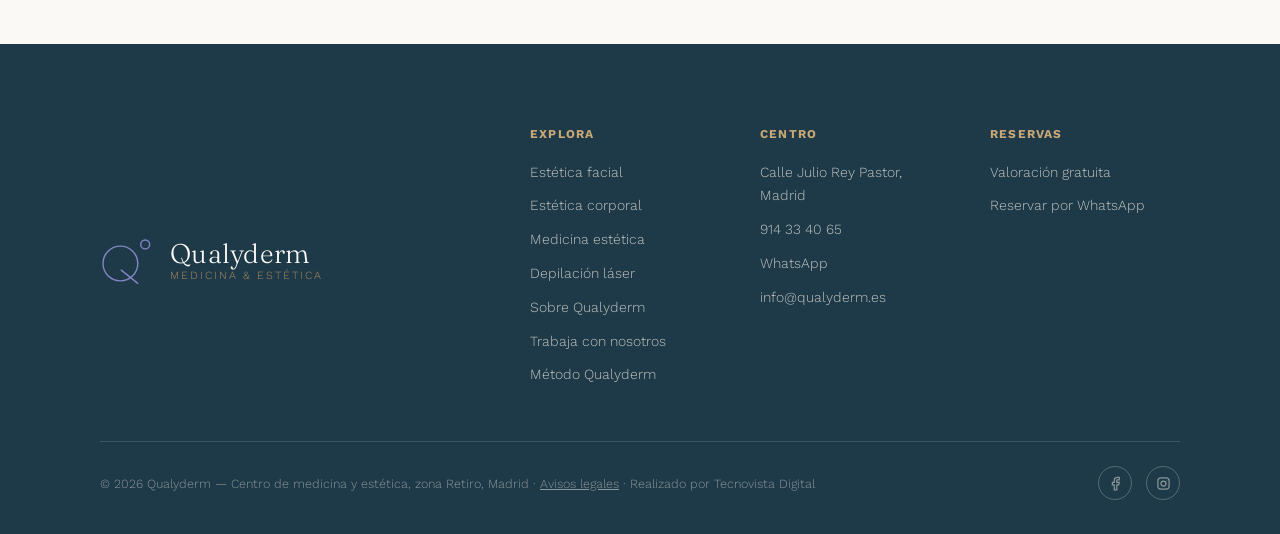
==== commit 32708a02: "Favicon, logo en lavanda, limpieza de hero y descripciones a 3 líneas - Favicon nuevo (assets/img/fa" ====
--- a/index.html
+++ b/index.html
@@ -3,6 +3,7 @@
 <head>
 <meta charset="UTF-8">
 <meta name="viewport" content="width=device-width, initial-scale=1.0">
+<link rel="icon" type="image/svg+xml" href="assets/img/favicon.svg">
 <title>Medicina estética y centro de estética en Retiro | Qualyderm</title>
 <meta name="description" content="Qualyderm · centro de medicina estética y estética avanzada en la zona de Retiro, Madrid. Tratamientos personalizados de rostro, cuerpo, medicina estética y depilación láser, con un equipo médico y estético propio. Reserva tu valoración gratuita.">
 <link rel="canonical" href="https://qualyderm.es/">
@@ -398,6 +399,10 @@
   .strip-card:hover .sc-cta{border-color:var(--azul);}
   .strip-card .sc-cta svg{width:12px;height:12px;transition:transform .3s ease;}
   .strip-card:hover .sc-cta svg{transform:translateX(5px);}
+  .strip--single{grid-template-columns:1fr;max-width:600px;margin:0 auto;}
+  .strip--single .sc-img{height:380px;}
+  .strip--single .sc-body{align-items:center;text-align:center;padding:34px 36px 38px;}
+  .strip--single .sc-cta{align-self:center;}
 
   /* ---------- contacto ---------- */
   .contact-info{display:grid;grid-template-columns:repeat(4,1fr);gap:0;margin-top:64px;border-top:1px solid var(--linea);}
@@ -471,6 +476,8 @@
     .metodo .steps{gap:40px 28px;}
     .strip-card .sc-img{height:190px;}
     .strip-card .sc-body{padding:22px 22px 26px;}
+    .strip--single{max-width:460px;}
+    .strip--single .sc-img{height:280px;}
     .laser-grid{gap:44px;}
     .laser-visual{aspect-ratio:16/9;}
     .laser-list{grid-template-columns:1fr;}
@@ -513,6 +520,8 @@
     .areas,.expect-grid,.metodo .steps,.metodo-trust,.contact-info{grid-template-columns:1fr;}
     .strip-card .sc-img{height:200px;margin:9px 9px 0;}
     .strip-card .sc-body{padding:20px 18px 24px;}
+    .strip--single{max-width:100%;}
+    .strip--single .sc-img{height:220px;}
     .metodo-promesa{padding:26px 24px;}
     .metodo-promesa p{font-size:17px;}
     .expect{padding:26px 22px;}
@@ -699,7 +708,7 @@
       <div class="eyebrow">Además</div>
       <h2>Ventajas para nuestros pacientes</h2>
     </div>
-    <div class="strip">
+    <div class="strip strip--single">
       <a class="strip-card gift" href="https://wa.me/34635829674?text=Hola%2C%20me%20gustar%C3%ADa%20informaci%C3%B3n%20sobre%20la%20tarjeta%20regalo%20de%20Qualyderm" target="_blank" rel="noopener" data-reveal data-ga="tarjeta_regalo">
         <div class="sc-img"><img src="assets/img/home/tarjeta-regalo.jpg" alt="Tarjeta regalo de Qualyderm" loading="lazy"></div>
         <div class="sc-body">
@@ -707,24 +716,6 @@
           <h3>Tarjeta regalo</h3>
           <p>Despierta las sensaciones del bienestar y regálalas o regálatelas. ¿Quieres hacer un buen regalo? Ponte en contacto con nosotros y te propondremos varias opciones para que elijas la que mejor se adapte al afortunad@.</p>
           <span class="sc-cta">Consultar tratamiento <svg viewBox="0 0 24 24" fill="none" stroke="currentColor" stroke-width="2"><path d="M5 12h14M13 6l6 6-6 6"/></svg></span>
-        </div>
-      </a>
-      <a class="strip-card wedding" href="https://wa.me/34635829674?text=Hola%2C%20me%20gustar%C3%ADa%20informaci%C3%B3n%20sobre%20tratamientos%20para%20bodas%20y%20eventos%20en%20Qualyderm" target="_blank" rel="noopener" data-reveal style="transition-delay:.06s" data-ga="bodas_eventos">
-        <div class="sc-img"><img src="assets/img/home/bodas-eventos.jpg" alt="Pareja preparada para su boda tras tratamientos Qualyderm" loading="lazy"></div>
-        <div class="sc-body">
-          <div class="eyebrow">Momentos especiales</div>
-          <h3>Bodas y eventos</h3>
-          <p>Elaboramos un programa de tratamientos con protocolos personalizados, tanto faciales como corporales, adaptados a cada cliente para que estéis radiantes en vuestro gran día.</p>
-          <span class="sc-cta">Consultar tratamiento <svg viewBox="0 0 24 24" fill="none" stroke="currentColor" stroke-width="2"><path d="M5 12h14M13 6l6 6-6 6"/></svg></span>
-        </div>
-      </a>
-      <a class="strip-card tolerance" href="#valoracion" data-reveal style="transition-delay:.12s" data-ga="test_tolerancia">
-        <div class="sc-img"><img src="assets/img/home/test-tolerancia.jpg" alt="Comprobación de la piel antes de la depilación láser" loading="lazy"></div>
-        <div class="sc-body">
-          <div class="eyebrow">Sin compromiso</div>
-          <h3>Test de tolerancia gratuito</h3>
-          <p>Antes de cualquier tratamiento de depilación láser comprobamos cómo responde tu piel. Sin coste y con toda la información antes de decidir.</p>
-          <span class="sc-cta">Solicitar test <svg viewBox="0 0 24 24" fill="none" stroke="currentColor" stroke-width="2"><path d="M5 12h14M13 6l6 6-6 6"/></svg></span>
         </div>
       </a>
     </div>
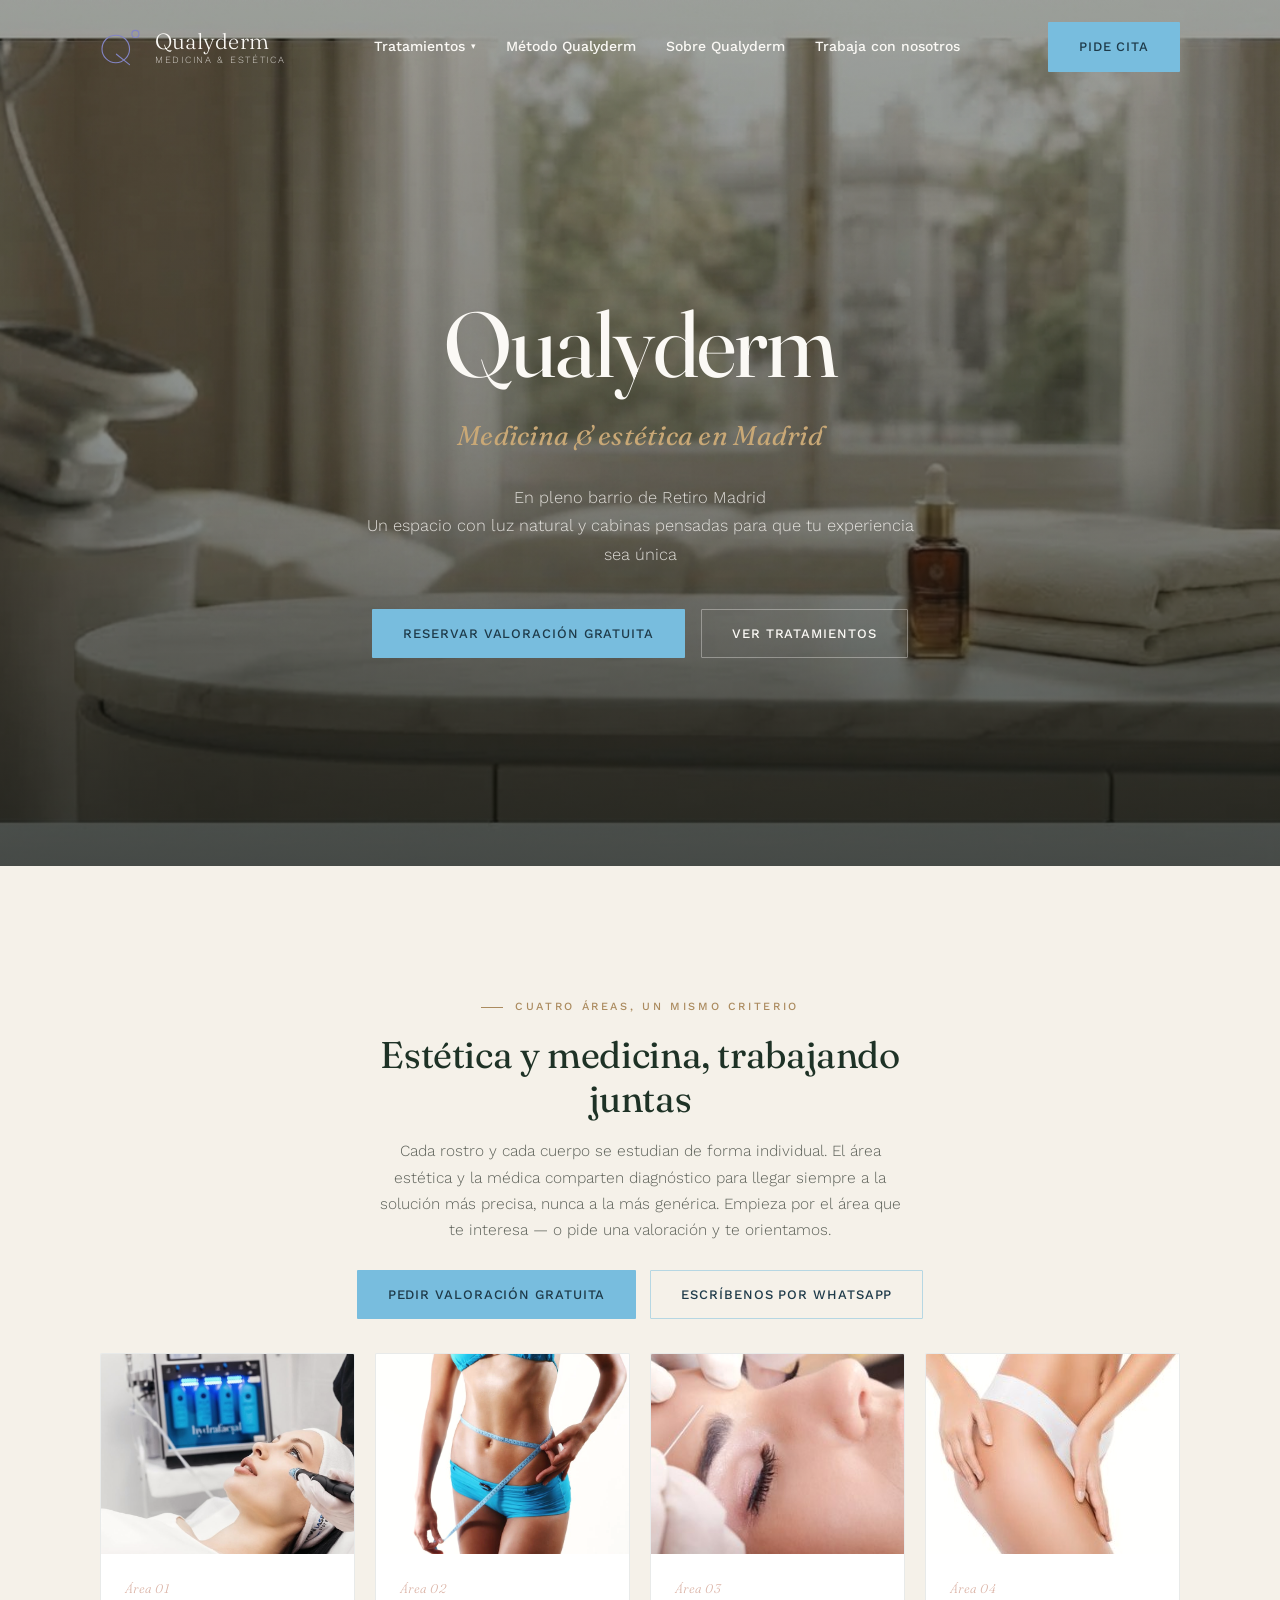
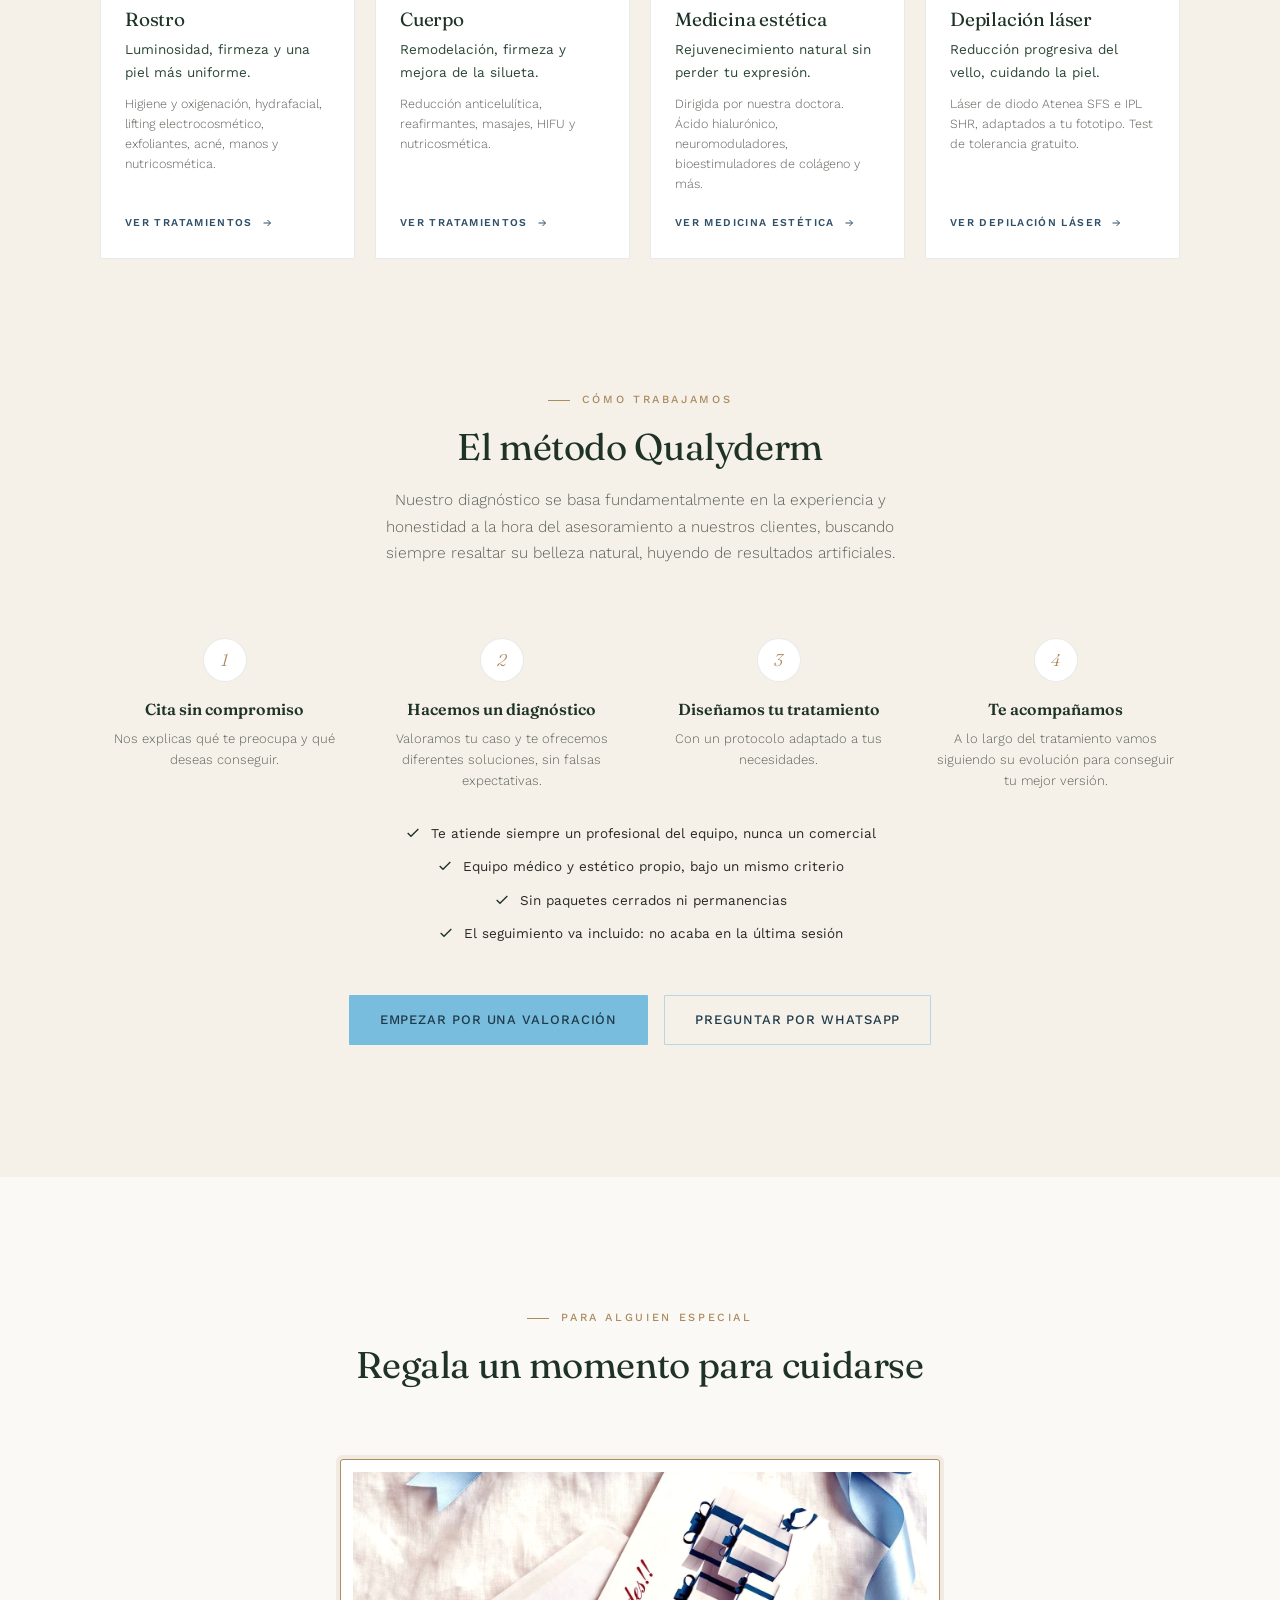
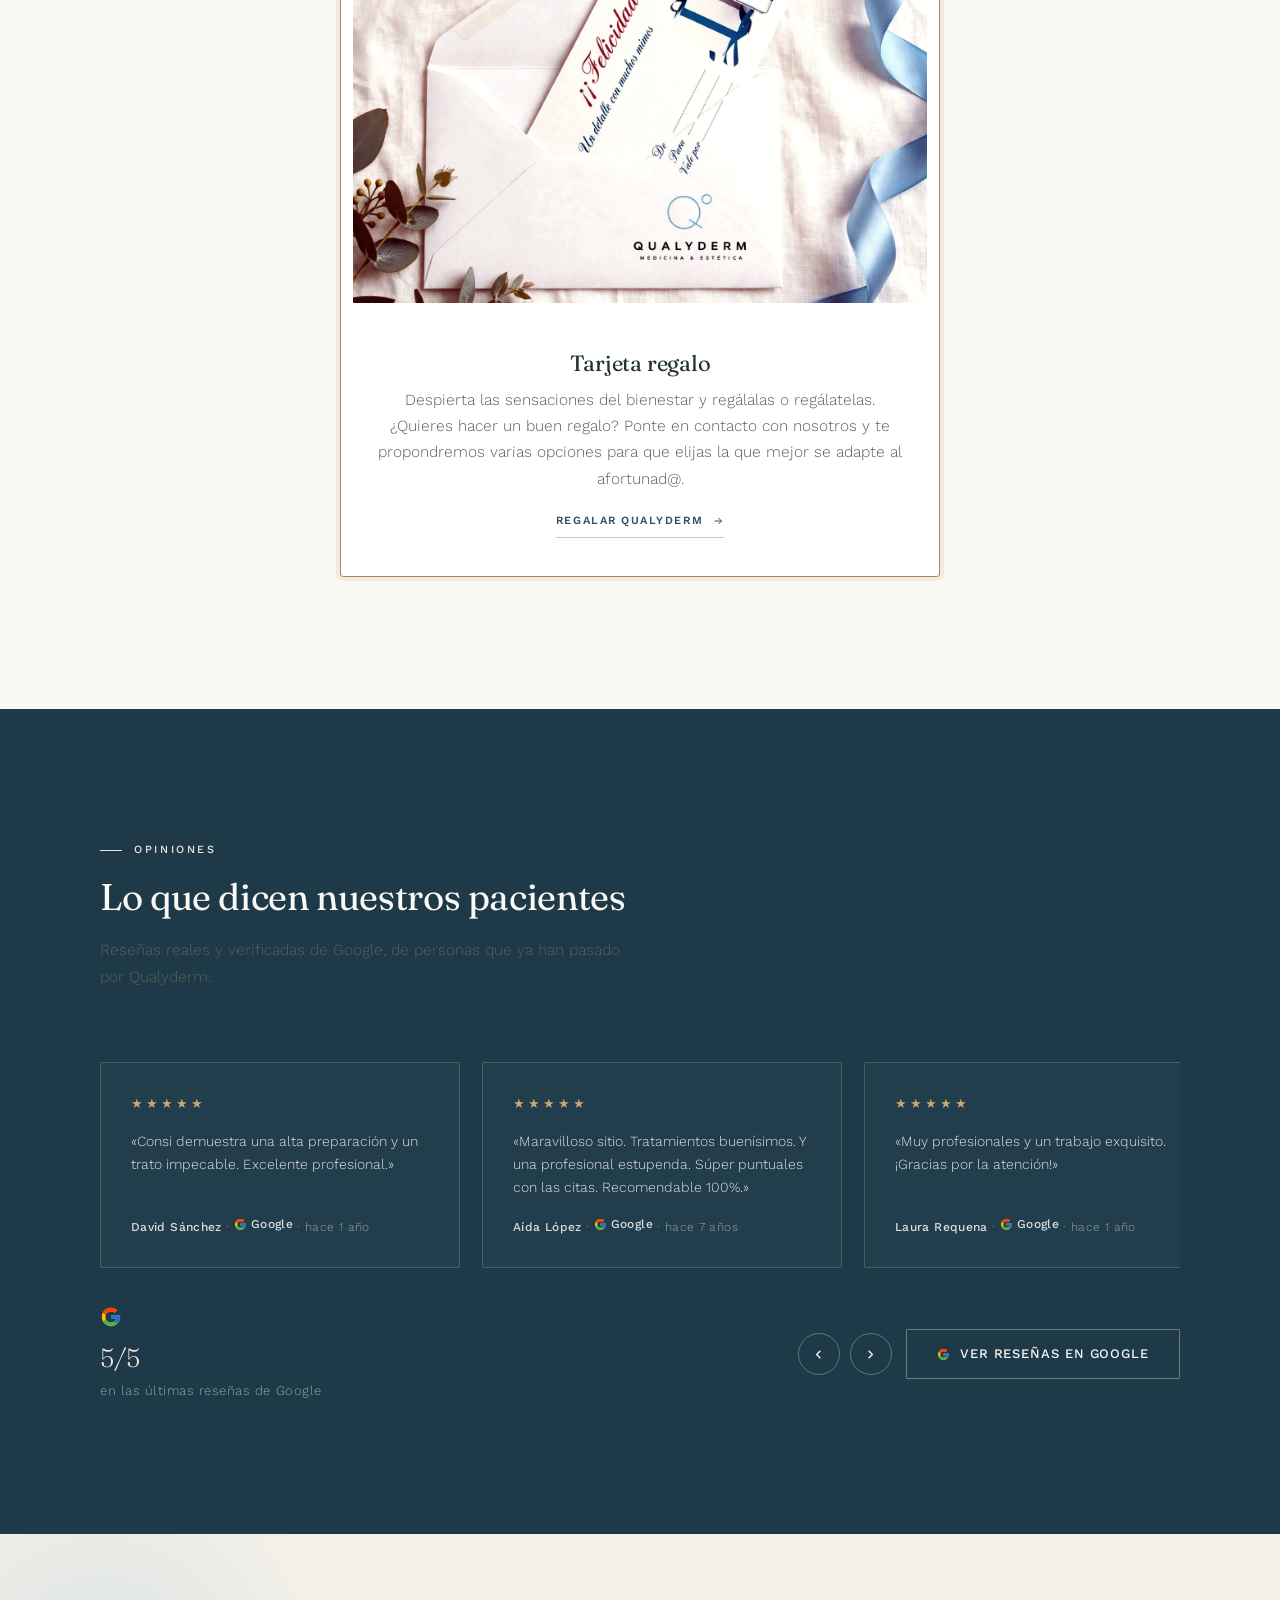
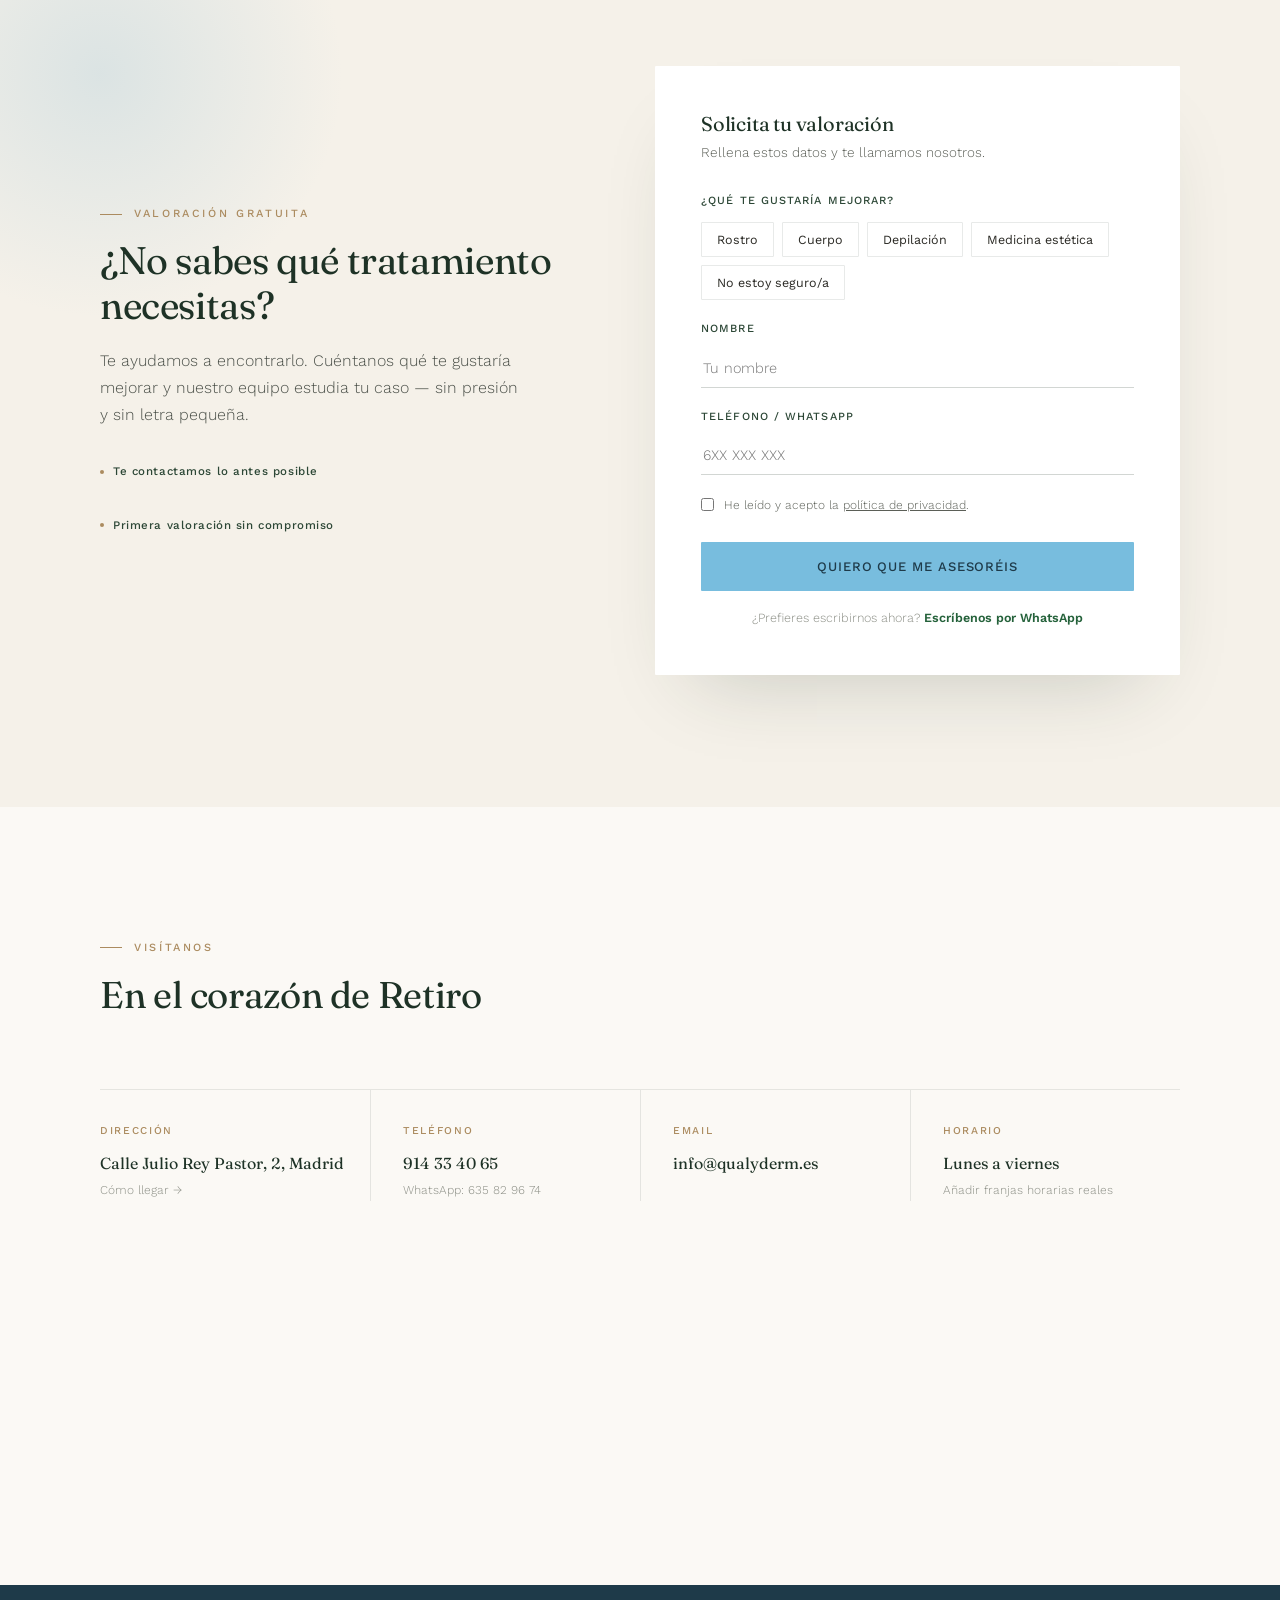
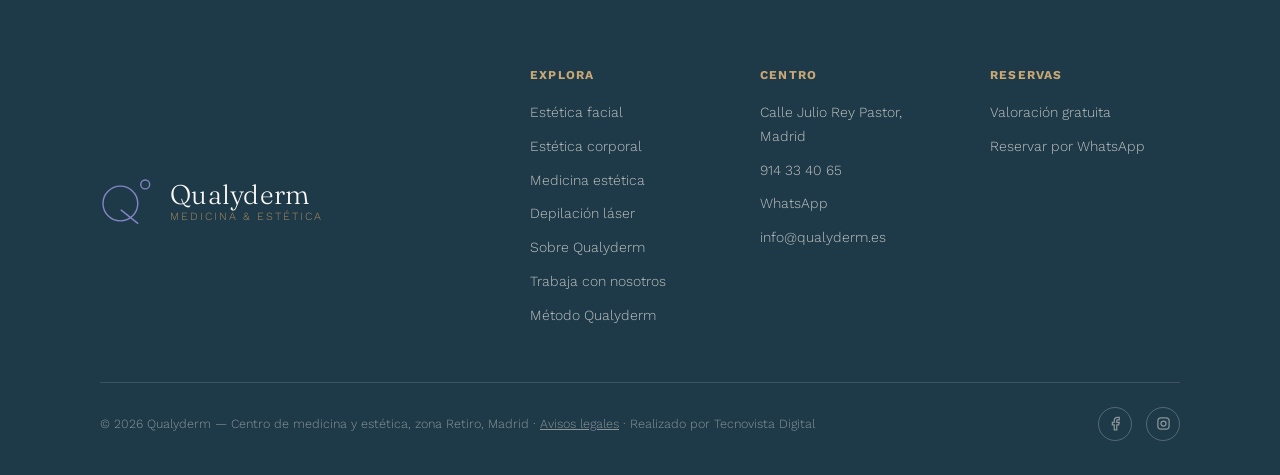
==== commit d0a9a5fb: "Cabeceras con foto, tarjeta regalo, revitalización y repaso final - Cabeceras con foto en estética f" ====
--- a/index.html
+++ b/index.html
@@ -254,6 +254,8 @@
 
   /* ---------- método qualyderm ---------- */
   .metodo{background:var(--marfil-2);}
+  /* mismo fondo que #tratamientos: sin padding superior para no sumar dos márgenes seguidos */
+  .tratamientos + .metodo{padding-top:0;}
   .metodo .steps{display:grid;grid-template-columns:repeat(4,1fr);gap:34px 28px;}
   .metodo .step{text-align:center;}
   .metodo .step .n{
@@ -400,8 +402,11 @@
   .strip-card .sc-cta svg{width:12px;height:12px;transition:transform .3s ease;}
   .strip-card:hover .sc-cta svg{transform:translateX(5px);}
   .strip--single{grid-template-columns:1fr;max-width:600px;margin:0 auto;}
-  .strip--single .sc-img{height:380px;}
+  /* foto cuadrada: 4:3 encuadrado hacia abajo para no cortar el logo del sobre */
+  .strip--single .sc-img{height:auto;aspect-ratio:4/3;}
+  .strip--single .sc-img img{object-position:50% 72%;transform-origin:50% 72%;}
   .strip--single .sc-body{align-items:center;text-align:center;padding:34px 36px 38px;}
+  .strip--single p{font-size:15.5px;line-height:1.7;}
   .strip--single .sc-cta{align-self:center;}
 
   /* ---------- contacto ---------- */
@@ -477,7 +482,7 @@
     .strip-card .sc-img{height:190px;}
     .strip-card .sc-body{padding:22px 22px 26px;}
     .strip--single{max-width:460px;}
-    .strip--single .sc-img{height:280px;}
+    .strip--single .sc-img{height:auto;}
     .laser-grid{gap:44px;}
     .laser-visual{aspect-ratio:16/9;}
     .laser-list{grid-template-columns:1fr;}
@@ -521,7 +526,8 @@
     .strip-card .sc-img{height:200px;margin:9px 9px 0;}
     .strip-card .sc-body{padding:20px 18px 24px;}
     .strip--single{max-width:100%;}
-    .strip--single .sc-img{height:220px;}
+    .strip--single .sc-img{height:auto;}
+    .strip--single p{font-size:15px;}
     .metodo-promesa{padding:26px 24px;}
     .metodo-promesa p{font-size:17px;}
     .expect{padding:26px 22px;}
@@ -559,10 +565,10 @@
       <div class="nav-dropdown">
         <a href="#tratamientos" class="dropdown-toggle">Tratamientos <span>▾</span></a>
         <div class="submenu">
-          <a href="paginas/estetica-facial.html">Estética facial</a>
-          <a href="paginas/estetica-corporal.html">Estética corporal</a>
-          <a href="paginas/medicina-estetica.html">Medicina estética</a>
-          <a href="paginas/depilacion-laser.html">Depilación láser</a>
+          <a href="paginas/estetica-facial.html">Estética Facial</a>
+          <a href="paginas/estetica-corporal.html">Estética Corporal</a>
+          <a href="paginas/medicina-estetica.html">Medicina Estética</a>
+          <a href="paginas/depilacion-laser.html">Depilación Láser</a>
         </div>
       </div>
       <a href="#metodo">Método Qualyderm</a>
@@ -705,17 +711,16 @@
 <section>
   <div class="wrap">
     <div class="section-head centered" data-reveal>
-      <div class="eyebrow">Además</div>
-      <h2>Ventajas para nuestros pacientes</h2>
+      <div class="eyebrow">Para alguien especial</div>
+      <h2>Regala un momento para cuidarse</h2>
     </div>
     <div class="strip strip--single">
       <a class="strip-card gift" href="https://wa.me/34635829674?text=Hola%2C%20me%20gustar%C3%ADa%20informaci%C3%B3n%20sobre%20la%20tarjeta%20regalo%20de%20Qualyderm" target="_blank" rel="noopener" data-reveal data-ga="tarjeta_regalo">
         <div class="sc-img"><img src="assets/img/home/tarjeta-regalo.jpg" alt="Tarjeta regalo de Qualyderm" loading="lazy"></div>
         <div class="sc-body">
-          <div class="eyebrow">Regalar</div>
           <h3>Tarjeta regalo</h3>
           <p>Despierta las sensaciones del bienestar y regálalas o regálatelas. ¿Quieres hacer un buen regalo? Ponte en contacto con nosotros y te propondremos varias opciones para que elijas la que mejor se adapte al afortunad@.</p>
-          <span class="sc-cta">Consultar tratamiento <svg viewBox="0 0 24 24" fill="none" stroke="currentColor" stroke-width="2"><path d="M5 12h14M13 6l6 6-6 6"/></svg></span>
+          <span class="sc-cta">Regalar Qualyderm <svg viewBox="0 0 24 24" fill="none" stroke="currentColor" stroke-width="2"><path d="M5 12h14M13 6l6 6-6 6"/></svg></span>
         </div>
       </a>
     </div>
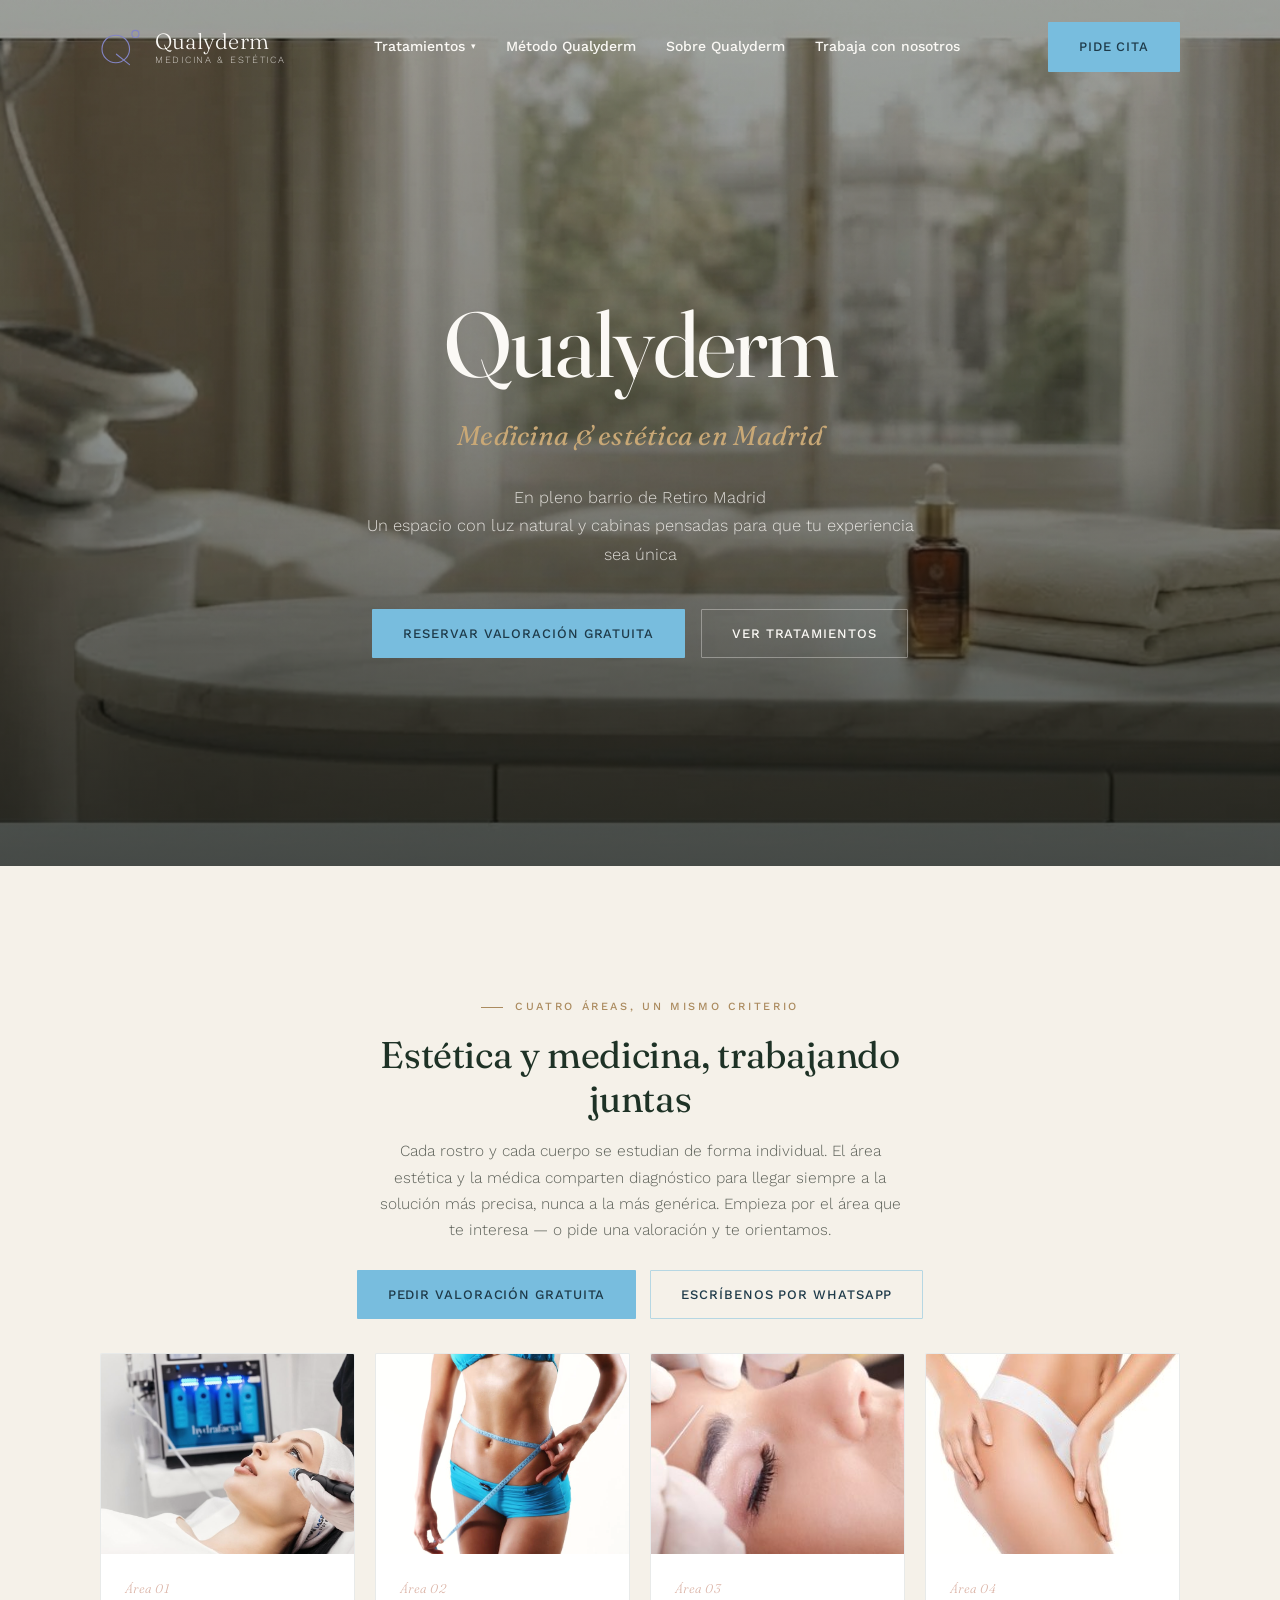
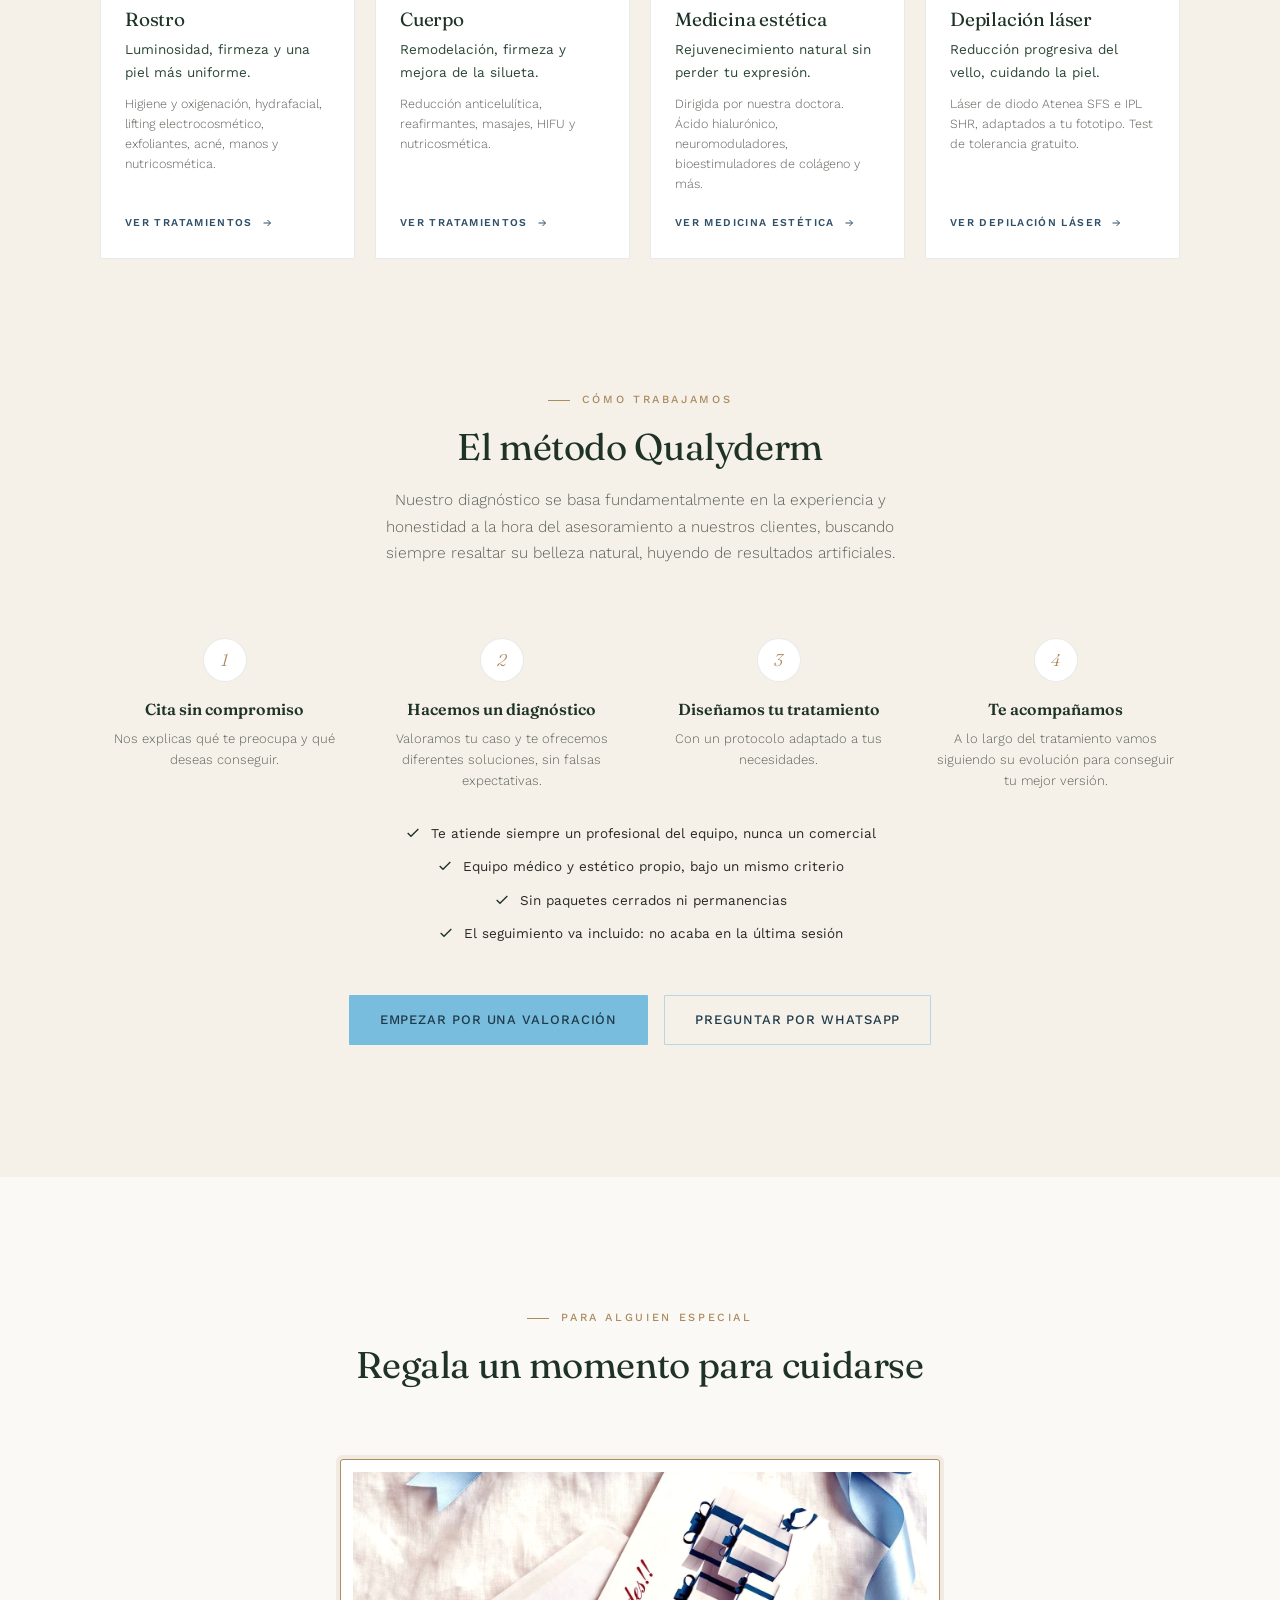
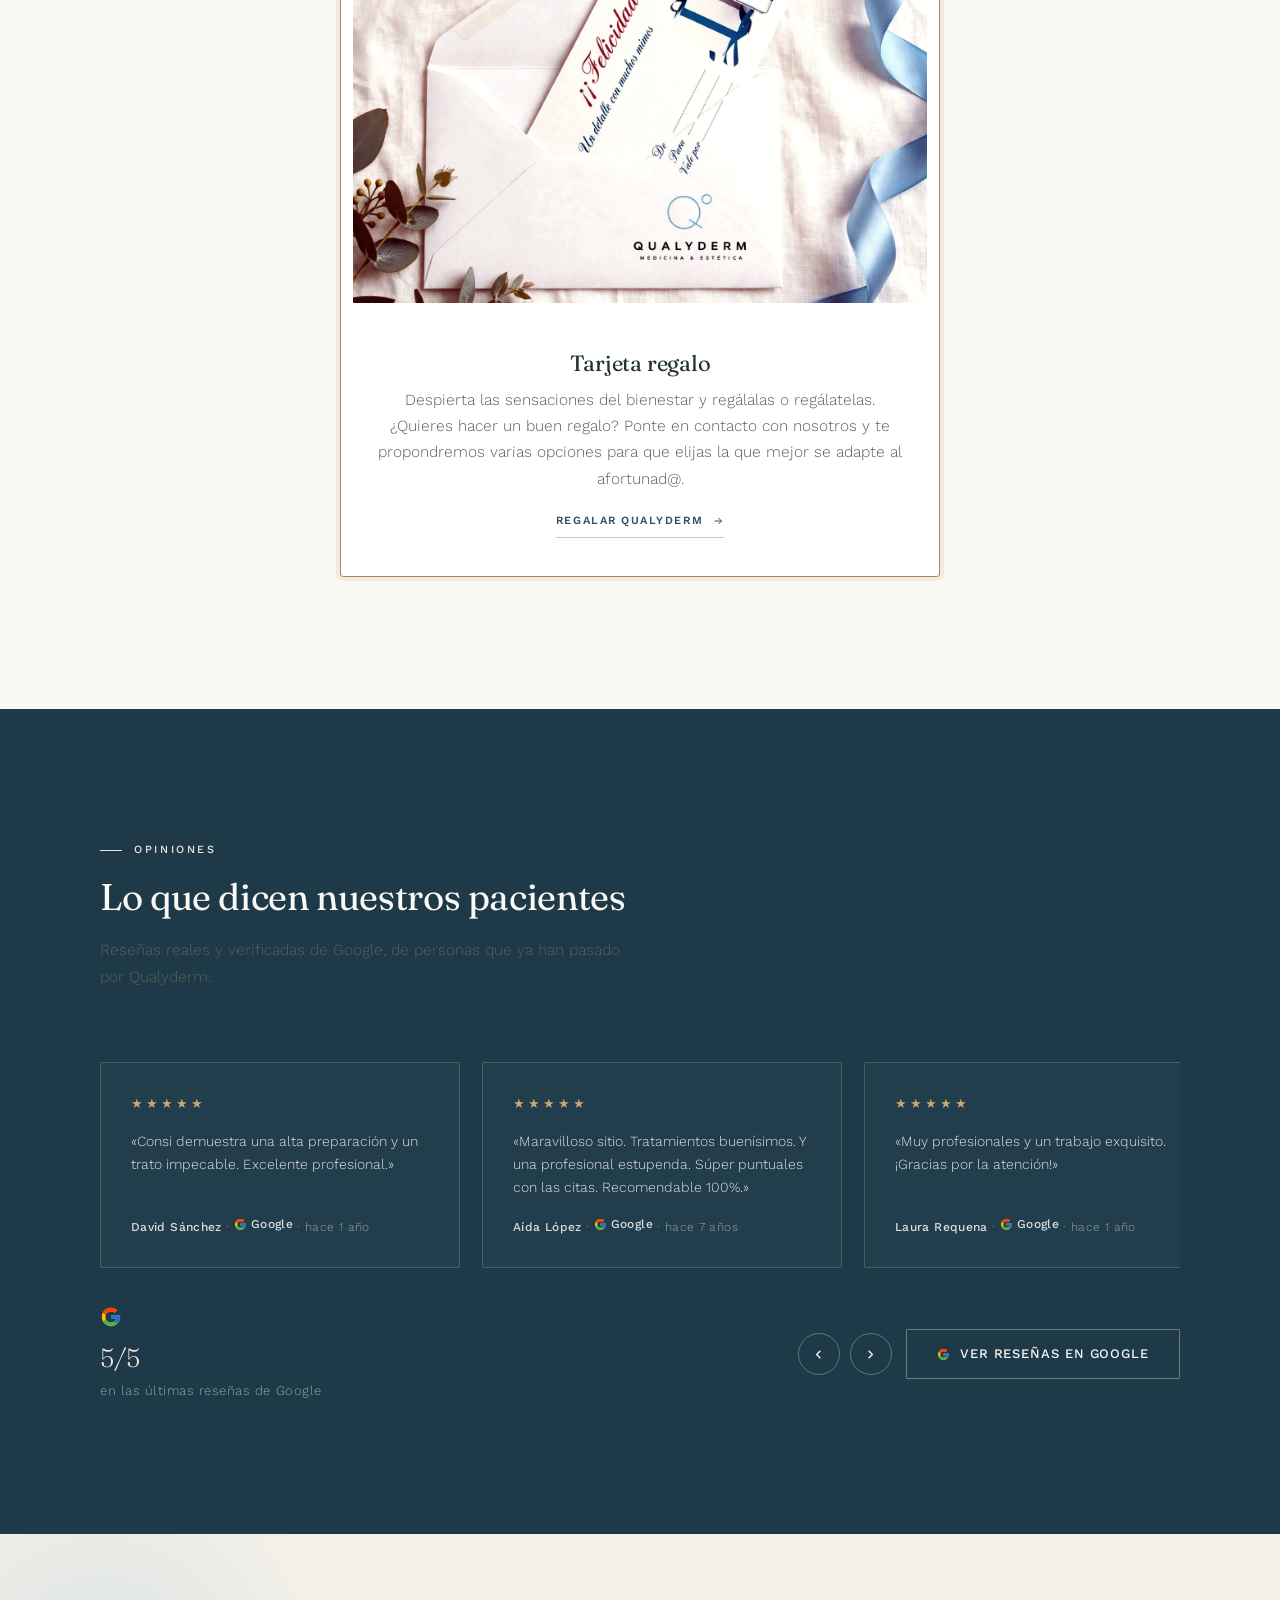
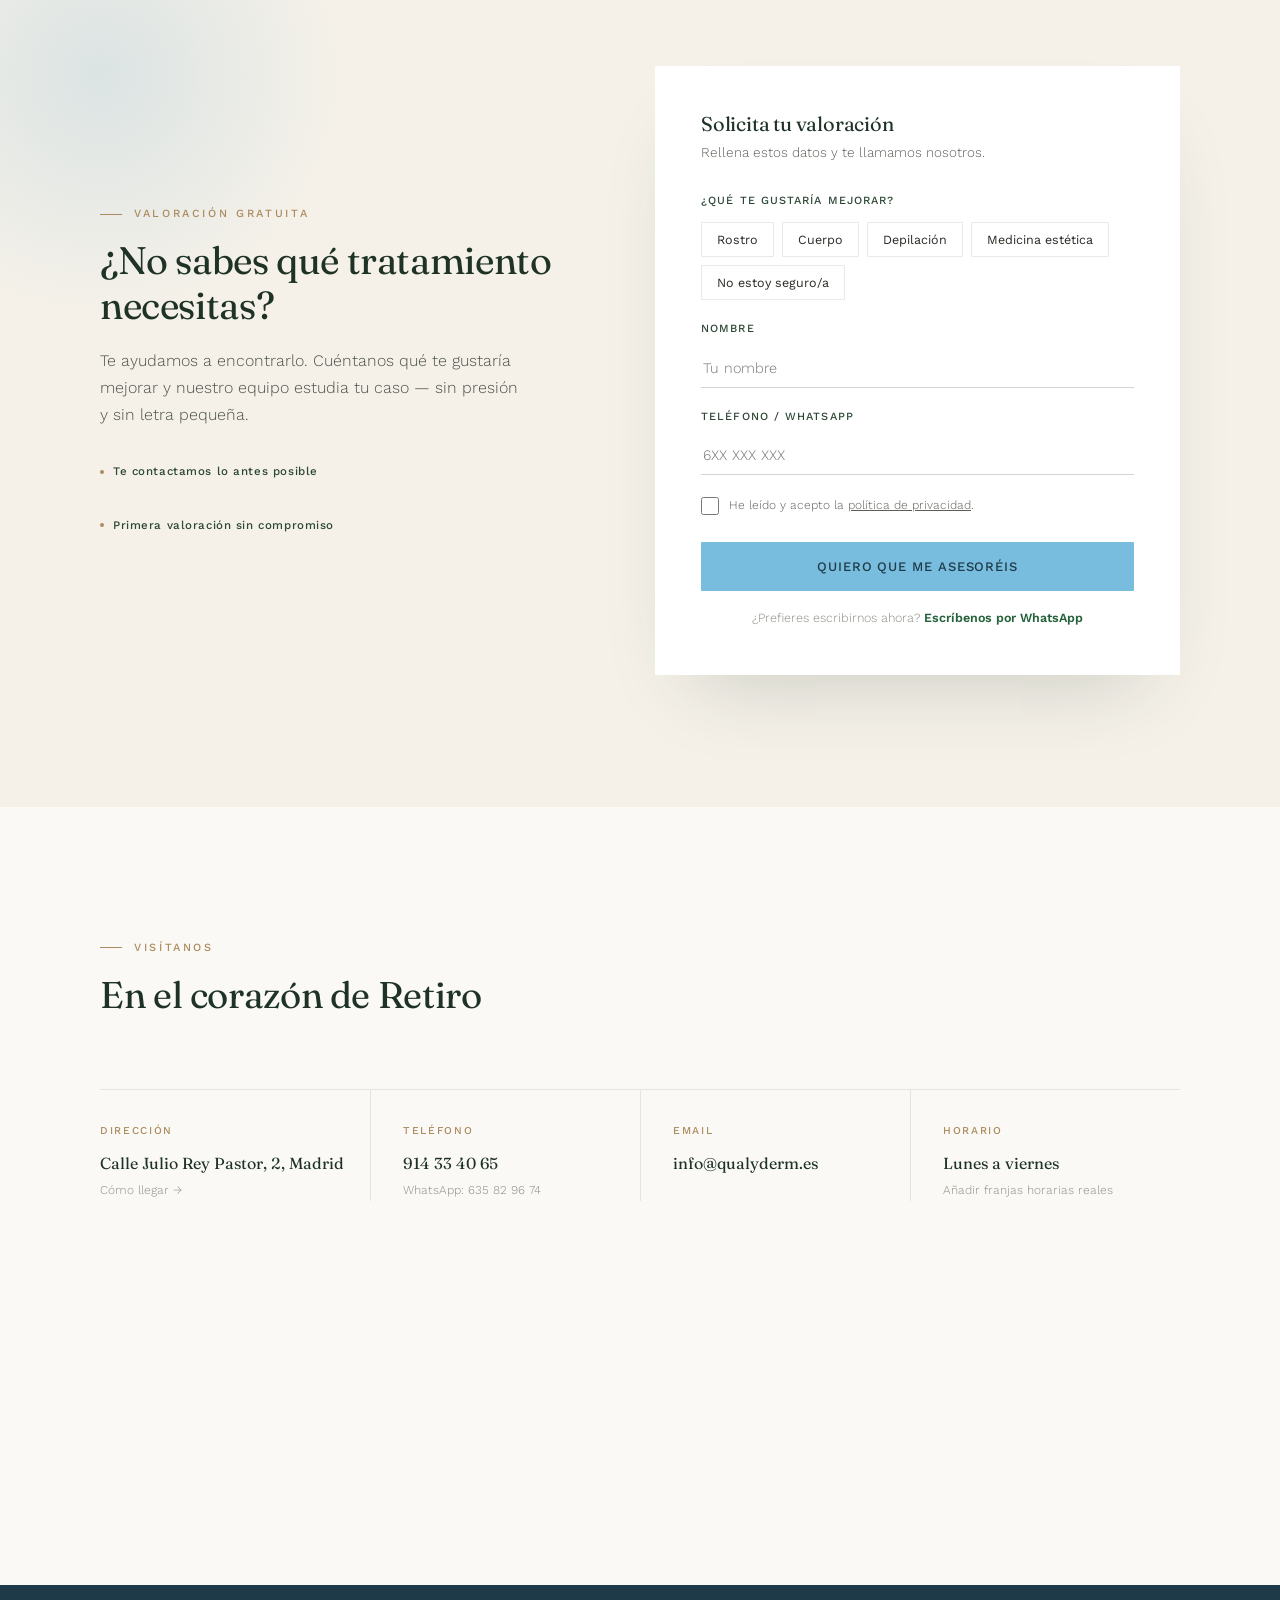
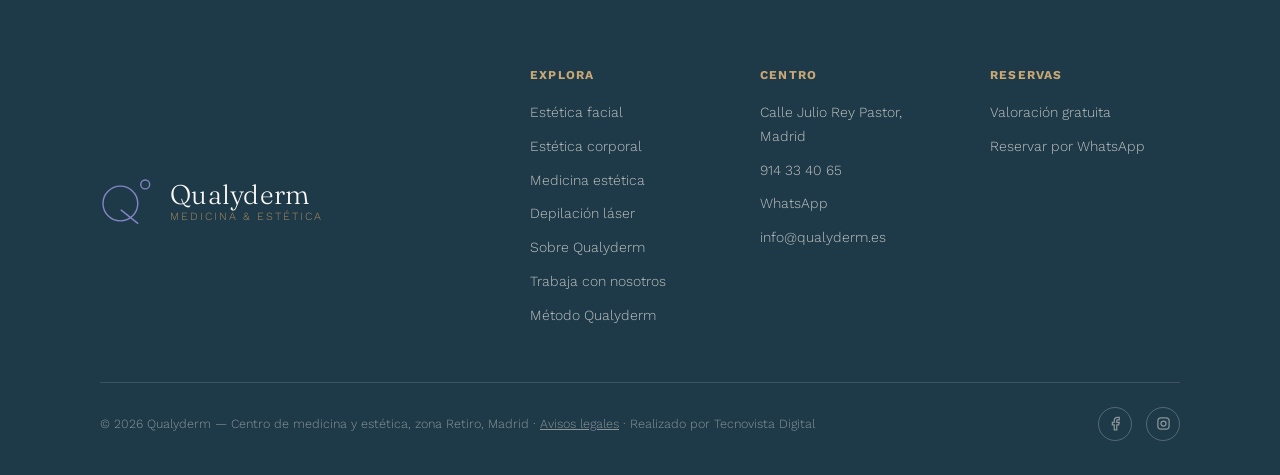
==== commit 31acf674: "Casilla de privacidad más fácil de marcar en móvil El texto "He leído y acepto…" pasa a ser la etiqu" ====
--- a/index.html
+++ b/index.html
@@ -353,7 +353,8 @@
   .chip{font-family:'Work Sans',sans-serif;font-size:12.5px;font-weight:400;padding:9px 15px;border:1px solid var(--linea);background:transparent;color:var(--carbon);border-radius:1px;cursor:pointer;transition:all .25s ease;}
   .chip.is-active,.chip:hover{border-color:var(--azul);background:var(--azul);color:var(--marfil);}
   .field-check{display:flex;align-items:flex-start;gap:10px;font-size:12px;font-weight:300;color:#5b5f57;margin:6px 0 26px;}
-  .field-check input{margin-top:3px;}
+  .field-check{cursor:pointer;}
+  .field-check input{margin-top:2px;width:18px;height:18px;flex-shrink:0;cursor:pointer;}
   .form-alt{margin-top:16px;text-align:center;font-size:12.5px;font-weight:300;color:#8a8d84;}
   .form-alt a{color:#25623b;font-weight:600;border-bottom:1px solid transparent;transition:border-color .3s ease;}
   .form-alt a:hover{border-color:currentColor;}
@@ -830,7 +831,7 @@
           </div>
           <div class="field"><label>Nombre</label><input type="text" name="nombre" required placeholder="Tu nombre"></div>
           <div class="field"><label>Teléfono / WhatsApp</label><input type="tel" name="telefono" required placeholder="6XX XXX XXX"></div>
-          <div class="field-check"><input type="checkbox" name="privacidad" required><span>He leído y acepto la <a href="paginas/aviso-legal.html" style="text-decoration:underline;">política de privacidad</a>.</span></div>
+          <label class="field-check"><input type="checkbox" name="privacidad" required><span>He leído y acepto la <a href="paginas/aviso-legal.html" style="text-decoration:underline;">política de privacidad</a>.</span></label>
           <button type="submit" class="btn btn-primary" style="width:100%;" data-ga="form_submit">Quiero que me asesoréis</button>
           <div class="form-status" id="formStatus"></div>
           <div class="form-alt">¿Prefieres escribirnos ahora? <a href="https://wa.me/34635829674?text=Hola%2C%20me%20gustar%C3%ADa%20una%20valoraci%C3%B3n%20en%20Qualyderm" target="_blank" rel="noopener" data-ga="whatsapp_form">Escríbenos por WhatsApp</a></div>
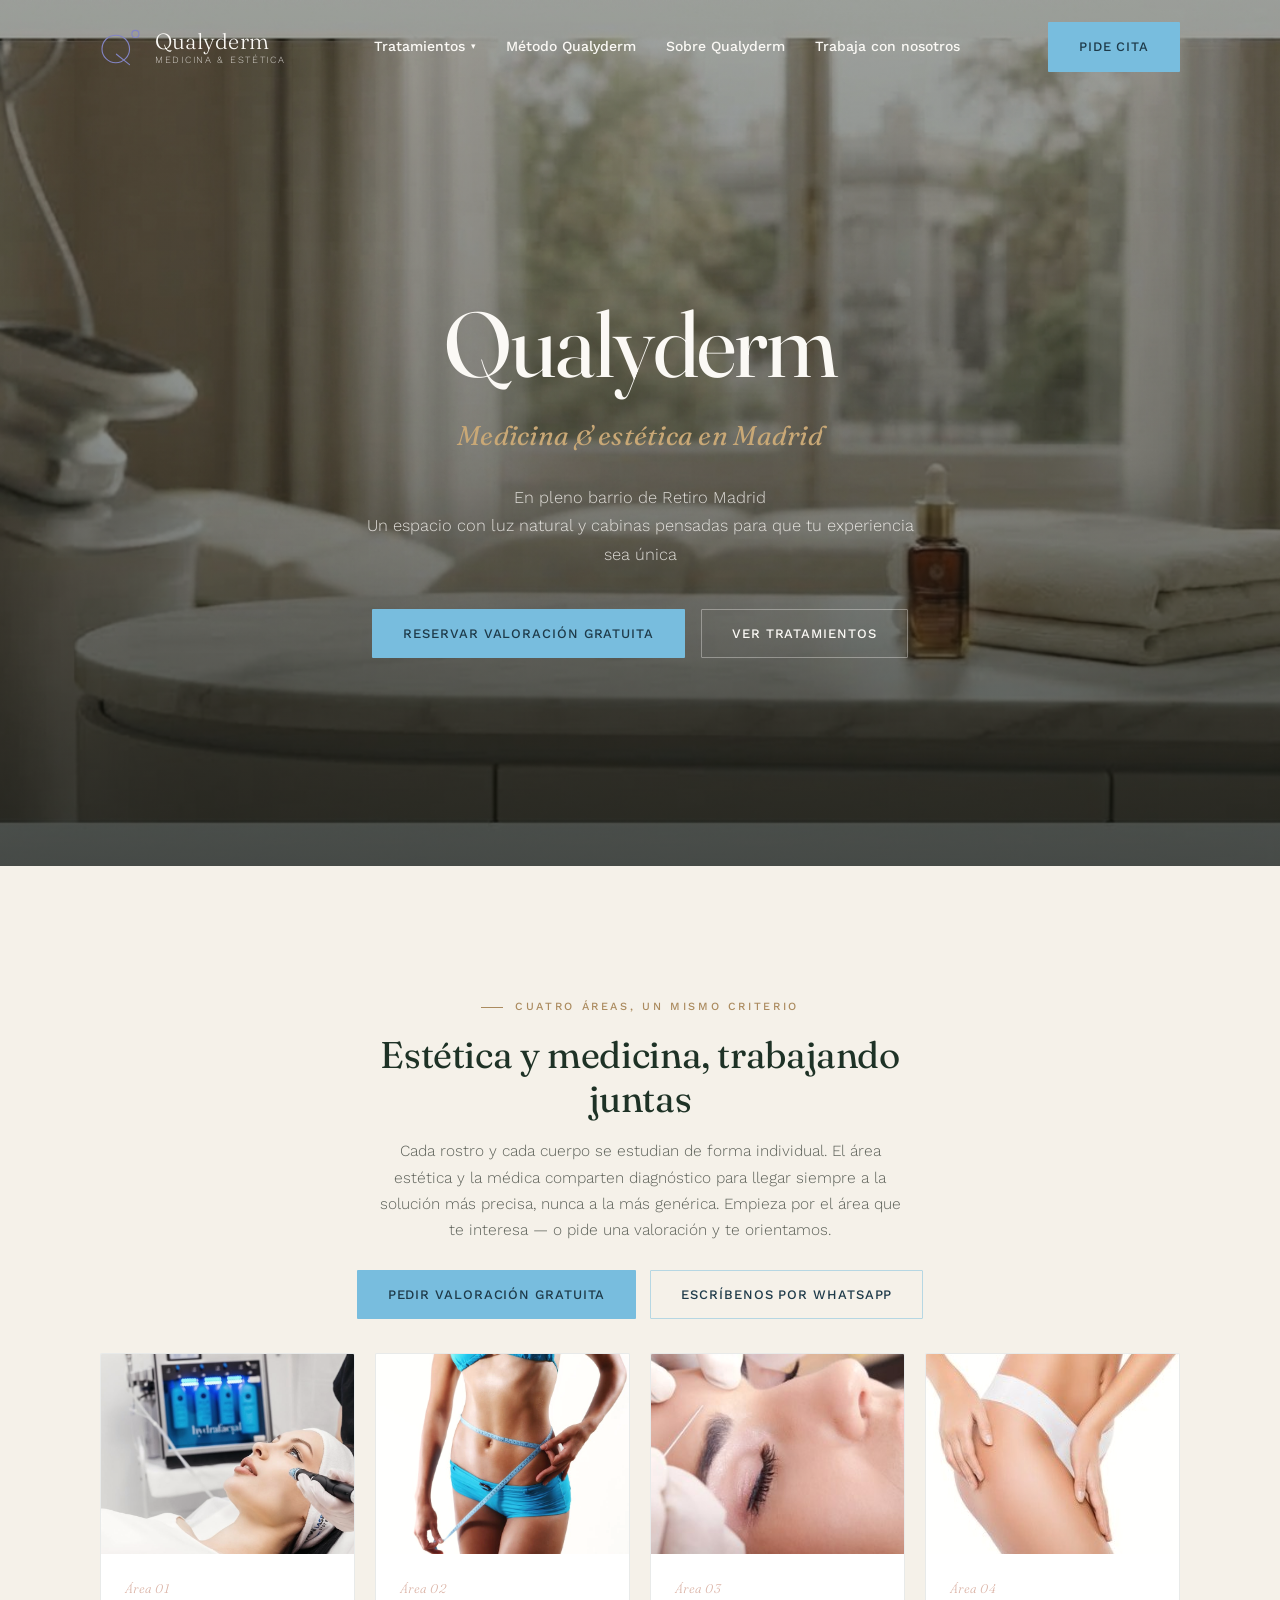
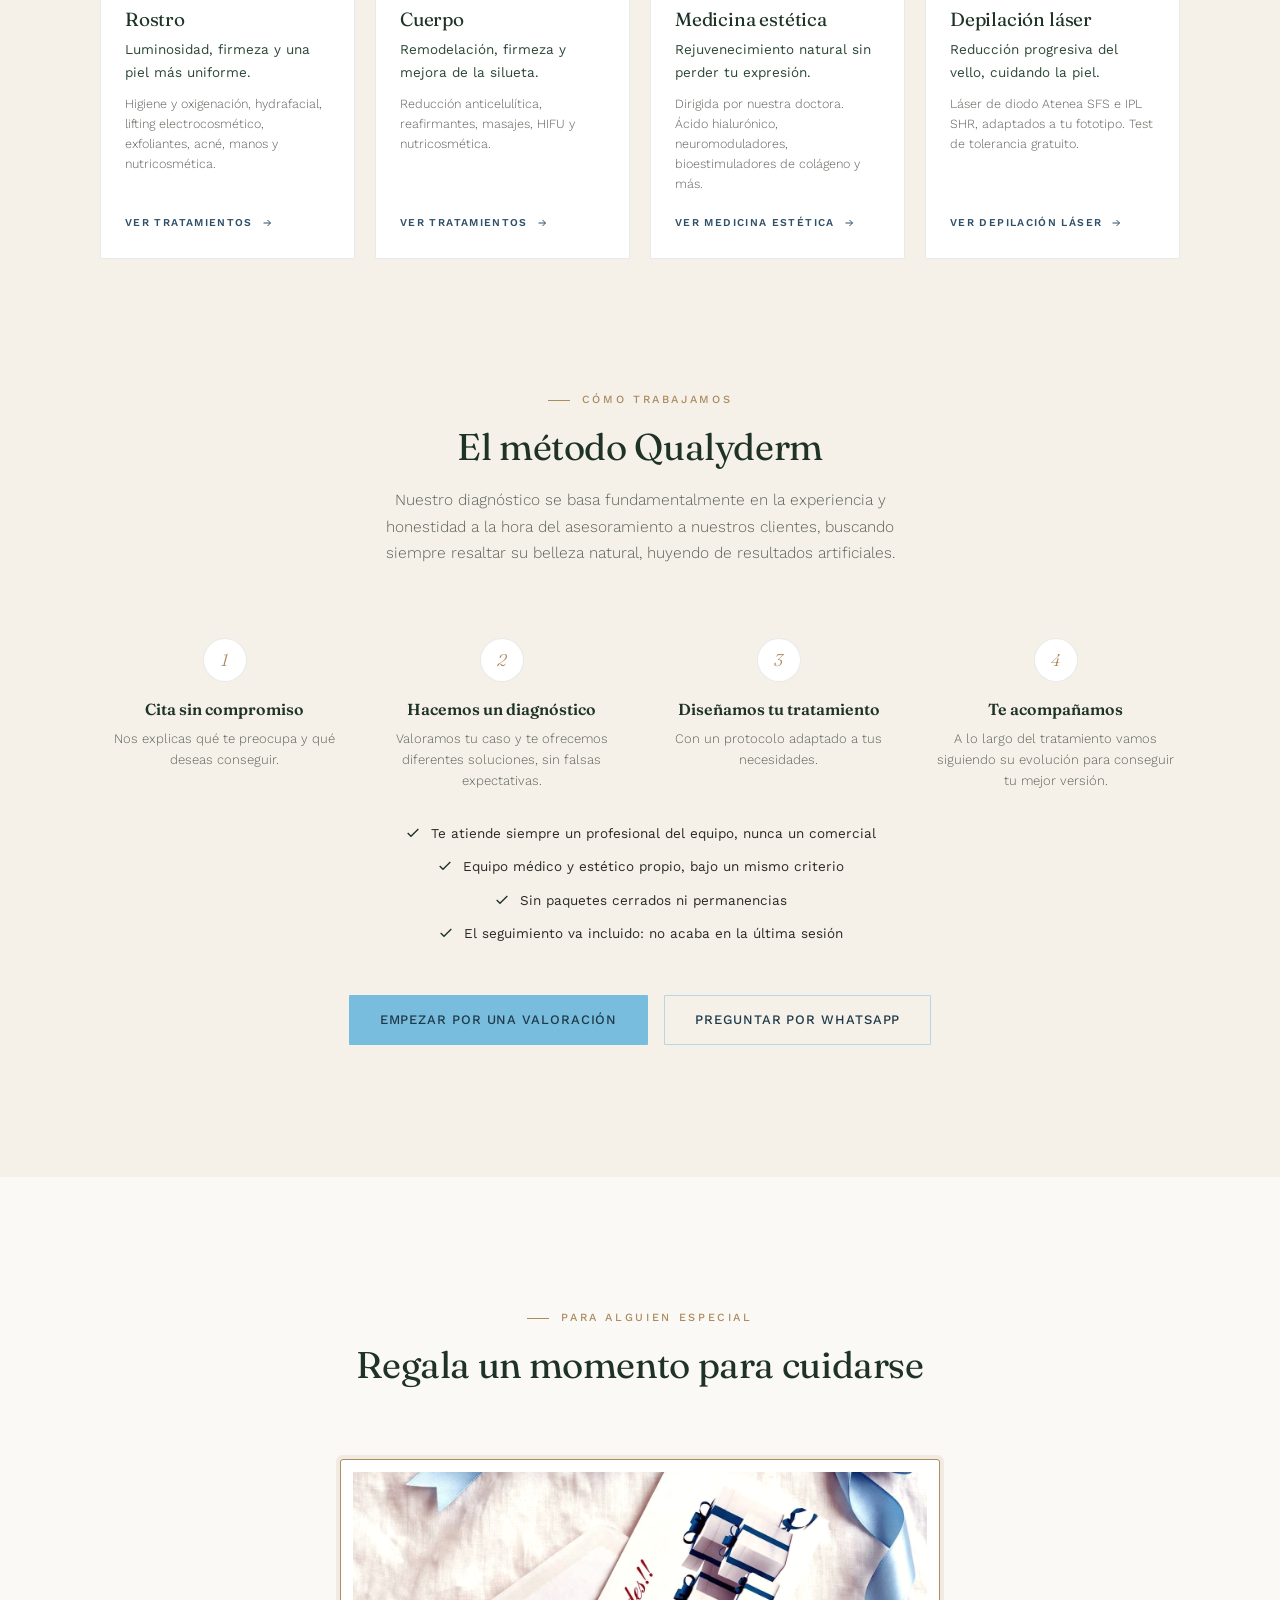
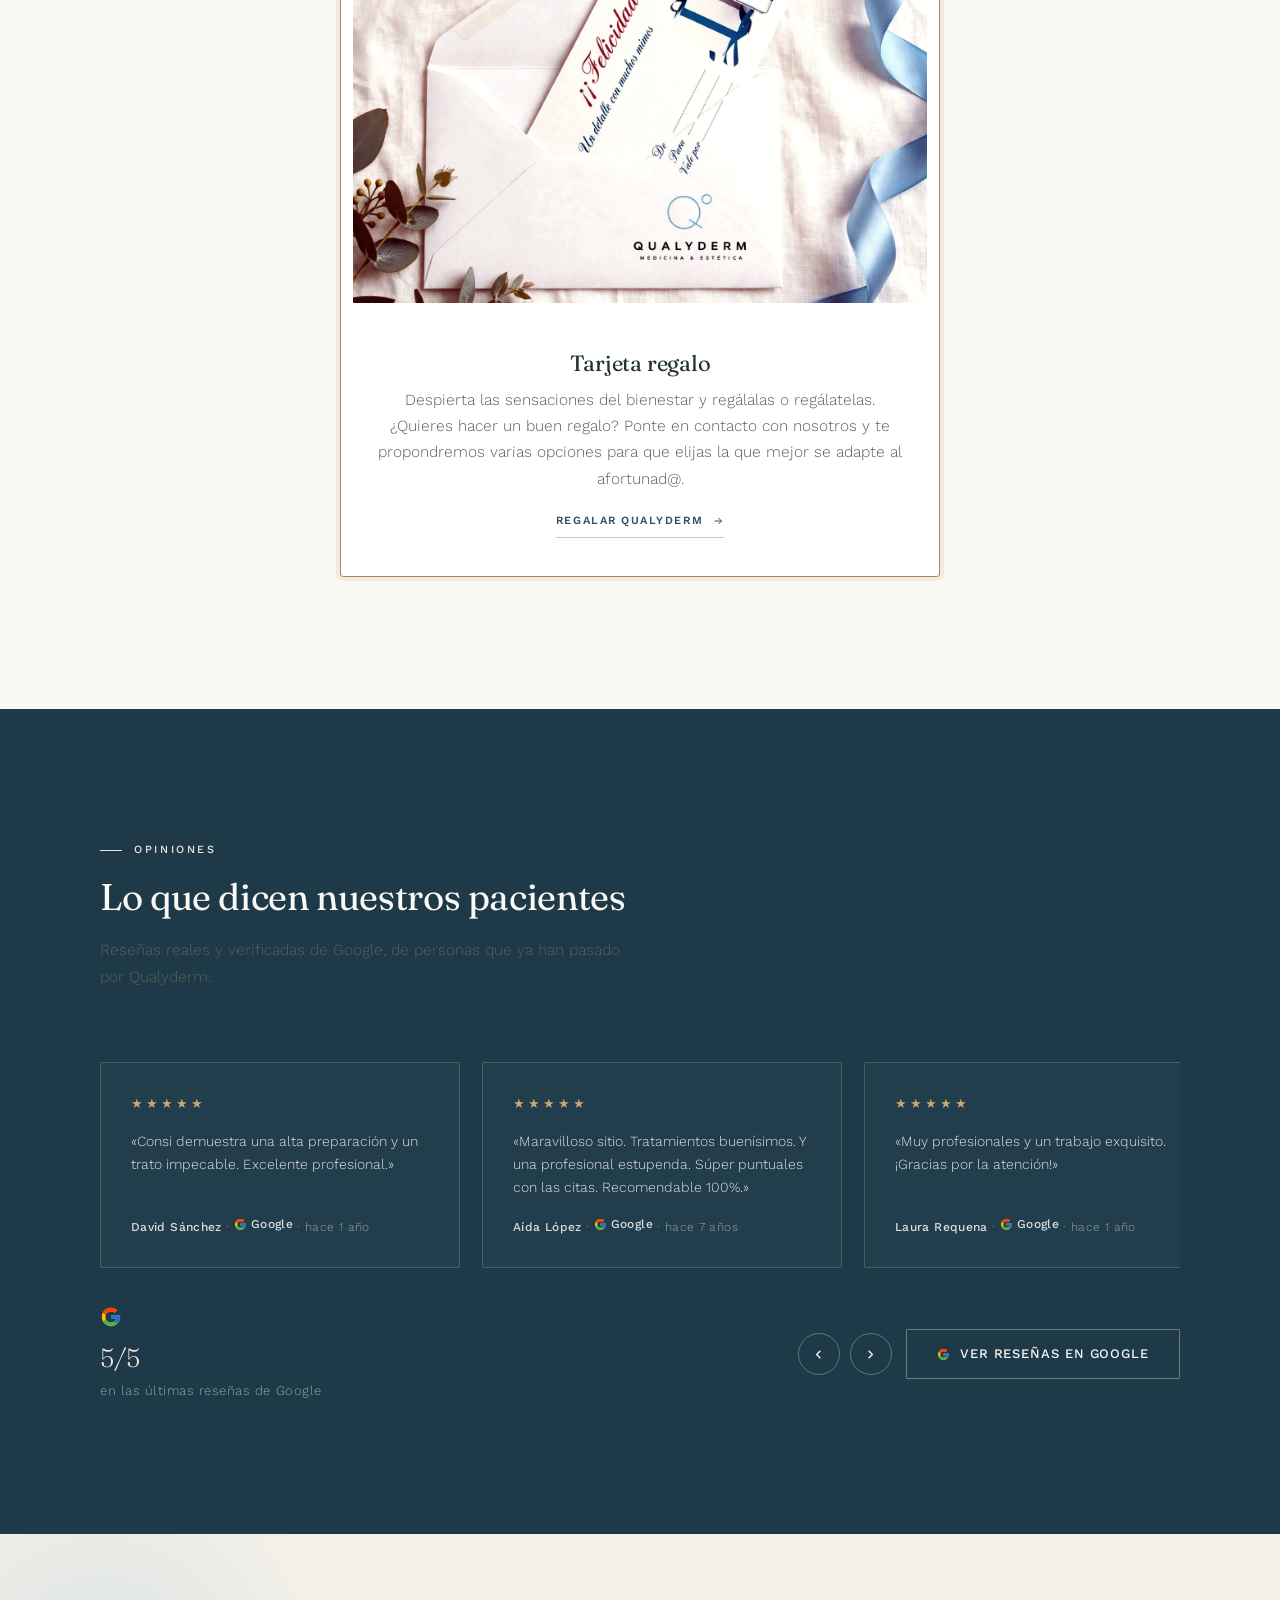
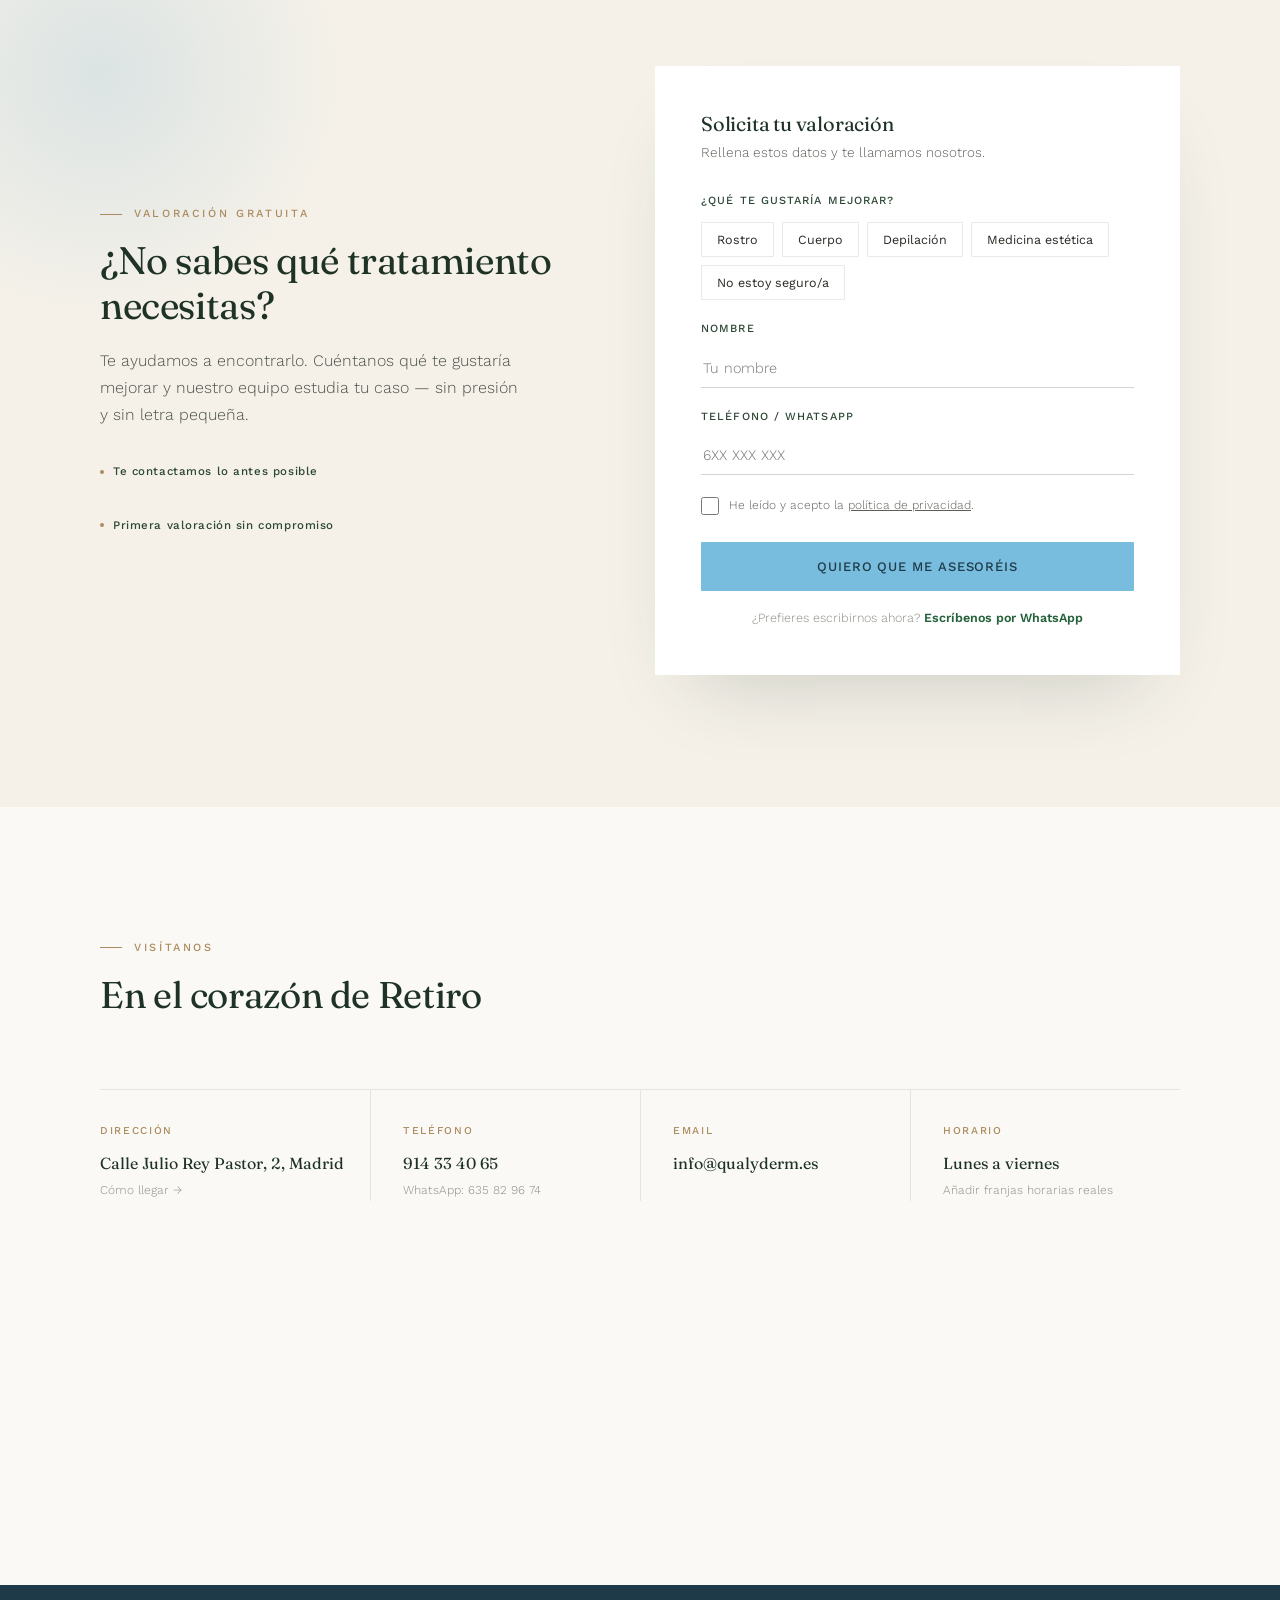
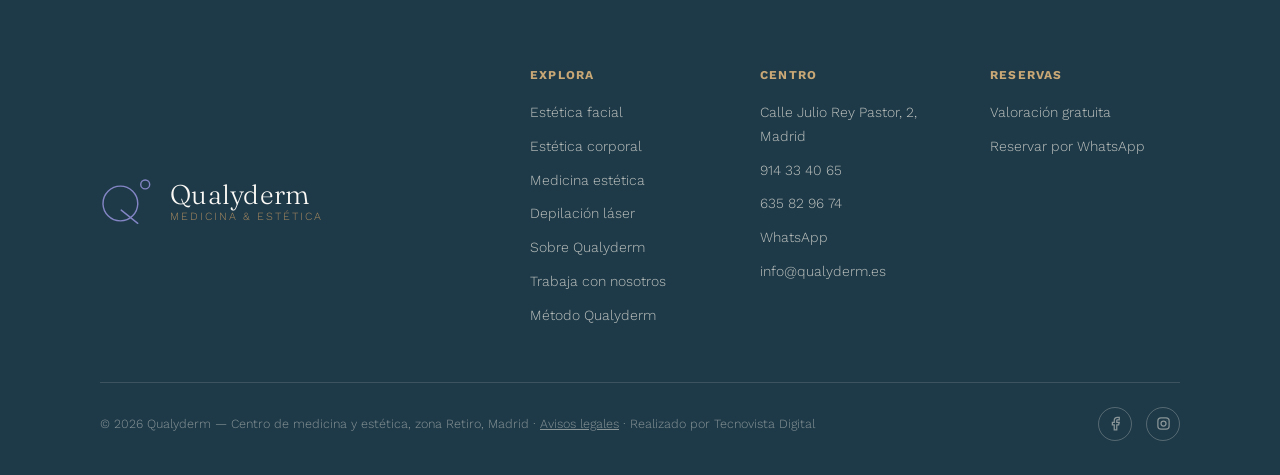
==== commit 379f4350: "Pie de la portada: dirección con número y móvil 635 82 96 74 Co-Authored-By: Claude Opus 5.5 <norepl" ====
--- a/index.html
+++ b/index.html
@@ -938,8 +938,9 @@
         </div>
         <div class="fcol">
           <h5>Centro</h5>
-          <a href="#contacto">Calle Julio Rey Pastor, Madrid</a>
+          <a href="#contacto">Calle Julio Rey Pastor, 2, Madrid</a>
           <a href="tel:+34914334065">914 33 40 65</a>
+          <a href="tel:+34635829674">635 82 96 74</a>
           <a href="https://wa.me/34635829674" target="_blank" rel="noopener">WhatsApp</a>
           <a href="mailto:info@qualyderm.es">info@qualyderm.es</a>
         </div>
